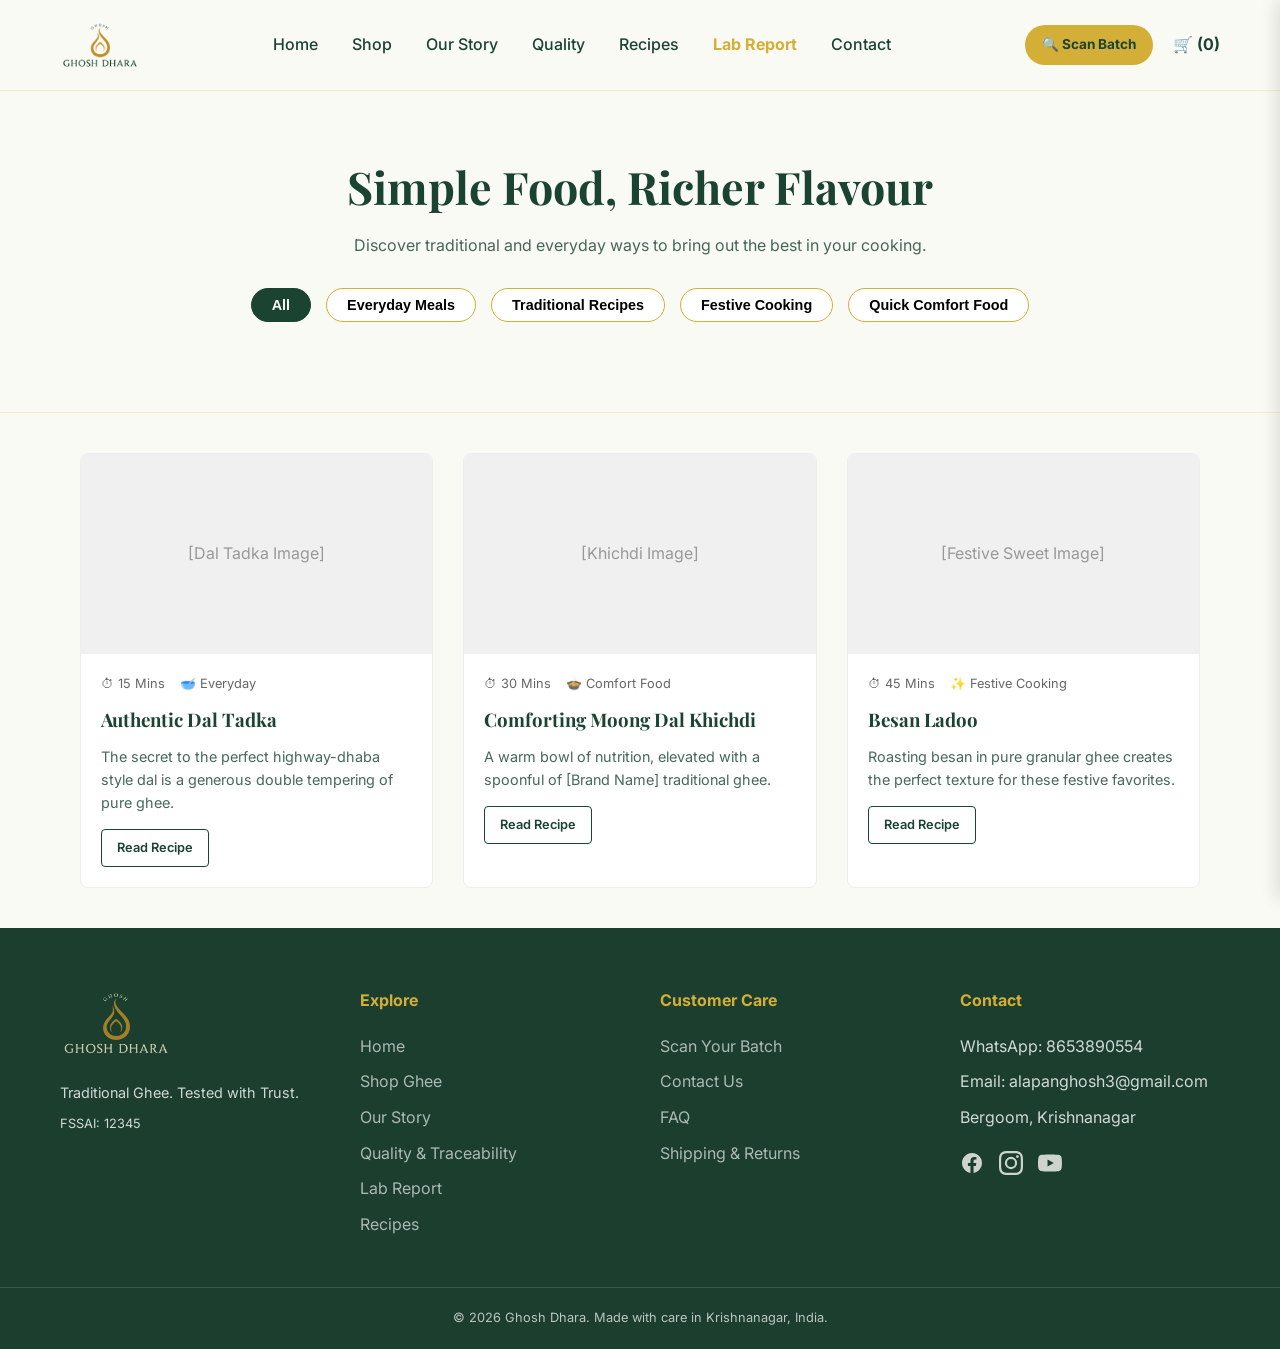
==== recipes.html @ 55c0f335 "Add files via upload" ====
<!DOCTYPE html>
<html lang="en">
<head>
    <meta charset="UTF-8">
    <meta name="viewport" content="width=device-width, initial-scale=1.0">
    <title>Recipes - [Brand Name]</title>
    <link rel="stylesheet" href="style.css">
</head>
<body>

    <!-- PASTE HEADER HERE -->

     <header>
        <div class="container header-inner">
            <a href="index.html" class="logo">
                <!-- Replace 'logo.png' with the actual file name of your logo -->
                <img src="Logo.png" alt="Ghosh Family Ghee Logo" class="brand-logo-img">
            </a>
            
            <!-- Desktop Nav -->
            <nav class="nav-links">
                <a href="index.html">Home</a>
                <a href="shop.html">Shop</a>
                <a href="story.html">Our Story</a>
                <a href="traceability.html">Quality</a>
                <a href="recipes.html">Recipes</a>
                <a href="lab-report.html" style="color: #D4AF37; font-weight: 700;">Lab Report</a>
                <a href="contact.html">Contact</a>
            </nav>
            
            <!-- Utilities: Scan, Cart & Mobile Menu -->
            <div style="display: flex; align-items: center; gap: 20px;">
                <a href="scan.html" class="header-scan-btn">🔍 Scan Batch</a>
                <a href="#" class="cart-icon-btn text-brand-green" style="font-weight: bold;">🛒 (0)</a>
                <button id="mobileMenuBtn" class="mobile-menu-btn">☰</button>
            </div>
        </div>

        <!-- Mobile Nav (Hidden on Desktop) -->
        <div id="mobileNav" class="mobile-nav">
            <a href="index.html">Home</a>
            <a href="shop.html">Shop Ghee</a>
            <a href="story.html">Our Story</a>
            <a href="traceability.html">Quality & Traceability</a>
            <a href="scan.html" style="color: var(--brand-gold);">🔍 Scan Your Batch</a>
            <a href="recipes.html">Recipes</a>
            <a href="faq.html">FAQ</a>
            <a href="contact.html">Contact Us</a>
            <a href="shipping-returns.html">Shipping & Returns</a>
        </div>
    </header>

    <div class="recipes-header">
        <h1 class="font-serif text-brand-green" style="font-size: 2.8rem; margin-bottom: 10px;">Simple Food, Richer Flavour</h1>
        <p style="opacity: 0.8;">Discover traditional and everyday ways to bring out the best in your cooking.</p>
        
        <div class="recipe-categories">
            <button class="category-tag active">All</button>
            <button class="category-tag">Everyday Meals</button>
            <button class="category-tag">Traditional Recipes</button>
            <button class="category-tag">Festive Cooking</button>
            <button class="category-tag">Quick Comfort Food</button>
        </div>
    </div>

    <div class="container">
        <div class="recipe-grid">
            <!-- Recipe 1 -->
            <div class="recipe-card">
                <div class="recipe-img">[Dal Tadka Image]</div>
                <div class="recipe-content">
                    <div class="recipe-meta">
                        <span>⏱ 15 Mins</span>
                        <span>🥣 Everyday</span>
                    </div>
                    <h3 class="font-serif" style="margin-bottom: 10px;">Authentic Dal Tadka</h3>
                    <p style="font-size: 0.9rem; opacity: 0.8; margin-bottom: 15px;">The secret to the perfect highway-dhaba style dal is a generous double tempering of pure ghee.</p>
                    <a href="#" class="btn-secondary" style="font-size: 0.8rem; padding: 8px 15px;">Read Recipe</a>
                </div>
            </div>

            <!-- Recipe 2 -->
            <div class="recipe-card">
                <div class="recipe-img">[Khichdi Image]</div>
                <div class="recipe-content">
                    <div class="recipe-meta">
                        <span>⏱ 30 Mins</span>
                        <span>🍲 Comfort Food</span>
                    </div>
                    <h3 class="font-serif" style="margin-bottom: 10px;">Comforting Moong Dal Khichdi</h3>
                    <p style="font-size: 0.9rem; opacity: 0.8; margin-bottom: 15px;">A warm bowl of nutrition, elevated with a spoonful of [Brand Name] traditional ghee.</p>
                    <a href="#" class="btn-secondary" style="font-size: 0.8rem; padding: 8px 15px;">Read Recipe</a>
                </div>
            </div>

            <!-- Recipe 3 -->
            <div class="recipe-card">
                <div class="recipe-img">[Festive Sweet Image]</div>
                <div class="recipe-content">
                    <div class="recipe-meta">
                        <span>⏱ 45 Mins</span>
                        <span>✨ Festive Cooking</span>
                    </div>
                    <h3 class="font-serif" style="margin-bottom: 10px;">Besan Ladoo</h3>
                    <p style="font-size: 0.9rem; opacity: 0.8; margin-bottom: 15px;">Roasting besan in pure granular ghee creates the perfect texture for these festive favorites.</p>
                    <a href="#" class="btn-secondary" style="font-size: 0.8rem; padding: 8px 15px;">Read Recipe</a>
                </div>
            </div>
        </div>
    </div>

    <!-- PASTE FOOTER HERE -->

     <!-- FOOTER -->
    <footer style="background: #1B3E2F !important; background-color: #1B3E2F !important; opacity: 1 !important; backdrop-filter: none !important; position: relative; z-index: 50;">
        <div class="container footer-grid">
            <div>
                <a href="index.html">
                    <!-- You can use the same logo, or a white/light version if your footer is dark -->
                    <img src="Logo 3.png" alt="Ghosh Family Ghee Logo" class="brand-logo-img-footer">
                </a>
                <p style="opacity: 0.8; font-size: 0.9rem;">Traditional Ghee. Tested with Trust.</p>
                <p style="opacity: 0.8; font-size: 0.8rem; margin-top: 10px;">FSSAI: 12345</p>
            </div>
            <div>
                <h4>Explore</h4>
                <ul>
                    <li><a href="index.html">Home</a></li>
                    <li><a href="shop.html">Shop Ghee</a></li>
                    <li><a href="story.html">Our Story</a></li>
                    <li><a href="traceability.html">Quality & Traceability</a></li>
                    <li><a href="lab-report.html">Lab Report</a></li>
                    <li><a href="recipes.html">Recipes</a></li>
                </ul>
            </div>
            <div>
                <h4>Customer Care</h4>
                <ul>
                    <li><a href="scan.html">Scan Your Batch</a></li>
                    <li><a href="contact.html">Contact Us</a></li>
                    <li><a href="faq.html">FAQ</a></li>
                    <li><a href="shipping-returns.html">Shipping & Returns</a></li>
                </ul>
            </div>
            <div>
                <h4>Contact</h4>
                <ul>
                    <li>WhatsApp: 8653890554</li>
                    <li>Email: alapanghosh3@gmail.com</li>
                    <li>Bergoom, Krishnanagar</li>
                </ul>
                <!-- Social Media Icons -->
                <div class="social-icons">
                    <!-- Facebook -->
                    <a href="#" aria-label="Facebook">
                        <svg viewBox="0 0 24 24"><path d="M22 12c0-5.523-4.477-10-10-10S2 6.477 2 12c0 4.991 3.657 9.128 8.438 9.878v-6.987h-2.54V12h2.54V9.797c0-2.506 1.492-3.89 3.777-3.89 1.094 0 2.238.195 2.238.195v2.46h-1.26c-1.243 0-1.63.771-1.63 1.562V12h2.773l-.443 2.89h-2.33v6.988C18.343 21.128 22 16.991 22 12z"/></svg>
                    </a>
                    <!-- Instagram -->
                    <a href="#" aria-label="Instagram">
                        <svg viewBox="0 0 24 24"><path d="M12 2.163c3.204 0 3.584.012 4.85.07 3.252.148 4.771 1.691 4.919 4.919.058 1.265.069 1.645.069 4.849 0 3.205-.012 3.584-.069 4.849-.149 3.225-1.664 4.771-4.919 4.919-1.266.058-1.644.07-4.85.07-3.204 0-3.584-.012-4.849-.07-3.26-.149-4.771-1.699-4.919-4.92-.058-1.265-.07-1.644-.07-4.849 0-3.204.013-3.583.07-4.849.149-3.227 1.664-4.771 4.919-4.919 1.266-.057 1.645-.069 4.849-.069zM12 0C8.741 0 8.333.014 7.053.072 2.695.272.273 2.69.073 7.052.014 8.333 0 8.741 0 12c0 3.259.014 3.668.072 4.948.2 4.358 2.618 6.78 6.98 6.98C8.333 23.986 8.741 24 12 24c3.259 0 3.668-.014 4.948-.072 4.354-.2 6.782-2.618 6.979-6.98.059-1.28.073-1.689.073-4.948 0-3.259-.014-3.667-.072-4.947-.196-4.354-2.617-6.78-6.979-6.98C15.668.014 15.259 0 12 0zm0 5.838a6.162 6.162 0 100 12.324 6.162 6.162 0 000-12.324zM12 16a4 4 0 110-8 4 4 0 010 8zm6.406-11.845a1.44 1.44 0 100 2.881 1.44 1.44 0 000-2.881z"/></svg>
                    </a>
                    <!-- YouTube -->
                    <a href="#" aria-label="YouTube">
                        <svg viewBox="0 0 24 24"><path d="M23.498 6.186a3.016 3.016 0 0 0-2.122-2.136C19.505 3.5 12 3.5 12 3.5s-7.505 0-9.377.55a3.016 3.016 0 0 0-2.122 2.136C0 8.07 0 12 0 12s0 3.93.501 5.814a3.016 3.016 0 0 0 2.122 2.136c1.872.55 9.377.55 9.377.55s7.505 0 9.377-.55a3.016 3.016 0 0 0 2.122-2.136C24 15.93 24 12 24 12s0-3.93-.502-5.814zM9.545 15.568V8.432L15.818 12l-6.273 3.568z"/></svg>
                    </a>
                </div>
            </div>
        </div>
        <div style="text-align: center; border-top: 1px solid rgba(250,250,245,0.2); padding-top: 20px; font-size: 0.8rem; opacity: 0.7;">
            © 2026 Ghosh Dhara</span>. Made with care in Krishnanagar, India.
        </div>
    </footer>

    <!-- SLIDE-OUT CART DRAWER -->
    <div class="cart-overlay" id="cartOverlay"></div>
    <div class="cart-drawer" id="cartDrawer">
        <div class="cart-header">
            <h2 class="font-serif" style="font-size: 1.5rem;">Your Cart</h2>
            <button class="close-cart" id="closeCart">×</button>
        </div>
        <div class="cart-items">
            <!-- Empty state -->
            <div style="text-align: center; color: #888; margin-top: 50px;">
                <p>Your cart is currently empty.</p>
                <a href="shop.html" class="btn-primary" style="margin-top: 20px;">Continue Shopping</a>
            </div>
            
            <!-- Example of a populated cart item (Hidden for now) -->
            <!-- 
            <div style="display: flex; gap: 15px; border-bottom: 1px solid #eee; padding-bottom: 15px; margin-bottom: 15px;">
                <div style="width: 80px; height: 80px; background: #f9f9f9;"></div>
                <div style="flex: 1;">
                    <h4 class="font-serif">[Brand Name] Traditional Ghee</h4>
                    <p style="font-size: 0.8rem; color: #666;">500g Jar</p>
                    <p style="font-weight: bold; color: var(--brand-gold);">₹[Price]</p>
                </div>
            </div> 
            -->
        </div>
        <div class="cart-footer">
            <div style="display: flex; justify-content: space-between; margin-bottom: 15px; font-weight: bold; font-size: 1.2rem;">
                <span>Subtotal</span>
                <span>₹0.00</span>
            </div>
            <p style="font-size: 0.8rem; color: #666; margin-bottom: 15px;">Shipping and taxes calculated at checkout.</p>
            <button class="checkout-btn">Proceed to Secure Checkout</button>
            <div style="text-align: center; margin-top: 10px; font-size: 0.8rem; opacity: 0.8;">
                💳 Cards, UPI & Net Banking Accepted
            </div>
        </div>
    </div>
</body>
</html>
---- style.css ----
/* Import premium fonts */
@import url('https://fonts.googleapis.com/css2?family=Inter:wght@400;500;600&family=Playfair+Display:ital,wght@0,600;0,700;1,600&display=swap');
@import url('https://fonts.googleapis.com/css2?family=Galada&display=swap');
:root {
  --brand-ivory: #FAFAF5;
  --brand-gold: #D4AF37;
  --brand-green: #1A4331;
  --brand-saffron: #FF9933;
}

* {
  margin: 0;
  padding: 0;
  box-sizing: border-box;
}

body {
  font-family: 'Inter', sans-serif;
  background-color: var(--brand-ivory);
  color: var(--brand-green);
  line-height: 1.6;
}

h1, h2, h3, .font-serif {
  font-family: 'Playfair Display', serif;
}

a {
  text-decoration: none;
  color: inherit;
}

.container {
  max-width: 1200px;
  margin: 0 auto;
  padding: 0 20px;
}

/* --- HEADER --- */
header {
  position: sticky;
  top: 0;
  background-color: rgba(250, 250, 245, 0.95);
  border-bottom: 1px solid rgba(212, 175, 55, 0.2);
  z-index: 100;
  padding: 20px 0;
}

.header-inner {
  display: flex;
  justify-content: space-between;
  align-items: center;
}

.logo {
  font-size: 24px;
  font-weight: 700;
}

.nav-links a {
  margin: 0 15px;
  font-weight: 500;
  transition: color 0.3s ease;
}

.nav-links a:hover {
  color: var(--brand-saffron);
}

/* --- HERO SECTION --- */
.hero {
  text-align: center;
  padding: 80px 20px;
}

.hero h1 {
  font-size: 3.5rem;
  margin-bottom: 20px;
  line-height: 1.2;
}

/* --- HERO TEXT READABILITY FIX --- */
/* --- BULLETPROOF HERO PARAGRAPH FIX --- */


/* --- THE PERFECT DESKTOP MODE TEXT FIX --- */
/* ---------------------------------------------------
   HERO PARAGRAPH: RESPONSIVE BREAKPOINTS
--------------------------------------------------- */

/* 1. REAL PC SCREENS (1025px and wider) */
/* --- 1. REAL PC SCREENS (Mouse Pointer) --- */
.hero-desc {
  width: 100%;
  max-width: 750px; /* Wide and natural for a real computer monitor */
  margin: 0 auto 25px auto;
  line-height: 1.6;
  font-weight: 500;
  text-shadow: 0 0 15px rgba(250, 250, 245, 1), 0 0 30px rgba(250, 250, 245, 0.8);
}

/* --- 2. ANY TOUCHSCREEN DEVICE (Mobile/Tablet in Desktop Mode) --- */
@media (pointer: coarse) {
  .hero-desc {
    max-width: 480px !important; /* Forcibly shrinks the text box to avoid the cow and farmer */
    font-weight: 600 !important; /* Slightly bolder to fight the background */
    padding: 0 15px !important;
  }
}


.btn-primary {
  background-color: var(--brand-green);
  color: var(--brand-ivory);
  padding: 12px 30px;
  border-radius: 4px;
  font-weight: 600;
  display: inline-block;
  margin-right: 15px;
}

.btn-secondary {
  border: 1px solid var(--brand-green);
  color: var(--brand-green);
  padding: 12px 30px;
  border-radius: 4px;
  font-weight: 600;
  display: inline-block;
}

/* --- TRUST BAR --- */
.trust-bar {
  background-color: #fff;
  border-top: 1px solid rgba(212, 175, 55, 0.3);
  border-bottom: 1px solid rgba(212, 175, 55, 0.3);
  padding: 20px 0;
}

.trust-inner {
  display: flex;
  justify-content: center;
  flex-wrap: wrap;
  gap: 40px;
  font-weight: 500;
  font-size: 0.9rem;
}

/* --- FEATURED PRODUCTS --- */
.products-section {
  padding: 80px 0;
}

.products-section h2 {
  text-align: center;
  font-size: 2.5rem;
  margin-bottom: 50px;
}

.product-grid {
  display: grid;
  grid-template-columns: repeat(auto-fit, minmax(300px, 1fr));
  gap: 30px;
}

/* --- ENHANCED PREMIUM PRODUCT CARDS --- */
.product-card {
  background: #fff;
  padding: 30px 20px;
  border-radius: 12px;
  text-align: center;
  border: 1px solid rgba(212, 175, 55, 0.15);
  position: relative;
  box-shadow: 0 4px 15px rgba(0, 0, 0, 0.02);
  transition: transform 0.4s ease, box-shadow 0.4s ease, border-color 0.4s ease;
  z-index: 1;
}

/* The elegant inner gold frame */
.product-card::before {
  content: '';
  position: absolute;
  top: 8px; 
  left: 8px; 
  right: 8px; 
  bottom: 8px;
  border: 1px solid rgba(212, 175, 55, 0.25);
  border-radius: 8px;
  pointer-events: none; /* Ensures the frame doesn't block your buttons */
  z-index: -1;
  transition: border-color 0.4s ease, background-color 0.4s ease;
}

/* Hover effect: The card lifts up, shadow deepens, and gold frame brightens */
.product-card:hover {
  transform: translateY(-8px);
  box-shadow: 0 20px 40px rgba(26, 67, 49, 0.08);
  border-color: var(--brand-gold);
}

.product-card:hover::before {
  border-color: var(--brand-gold);
  background: rgba(212, 175, 55, 0.02); /* Very subtle gold tint inside */
}

/* Adjust the image placeholder to sit nicely inside the new frame */
.product-img-placeholder {
  border-radius: 6px;
  margin-bottom: 25px;
  height: 220px;
}





.price {
  font-size: 1.5rem;
  font-weight: 700;
  color: var(--brand-gold);
  margin: 15px 0;
}

.add-to-cart {
  width: 100%;
  padding: 12px;
  background: var(--brand-green);
  color: #fff;
  border: none;
  cursor: pointer;
  font-weight: 600;
  border-radius: 4px;
}

/* --- FOOTER --- */
footer {
  background-color: var(--brand-green);
  color: var(--brand-ivory);
  padding: 60px 0 20px 0;
}

.footer-grid {
  display: grid;
  grid-template-columns: repeat(auto-fit, minmax(200px, 1fr));
  gap: 40px;
  margin-bottom: 40px;
}

.footer-grid h4 {
  color: var(--brand-gold);
  margin-bottom: 20px;
}

.footer-grid ul {
  list-style: none;
}

.footer-grid ul li {
  margin-bottom: 10px;
  opacity: 0.8;
}

/* --- SHOP PAGE --- */
.shop-header {
  text-align: center;
  padding: 60px 20px 40px;
  background-color: #fff;
  border-bottom: 1px solid rgba(212, 175, 55, 0.2);
}

.shop-container {
  display: flex;
  flex-direction: column;
  gap: 30px;
  padding: 40px 20px;
}

.shop-filters {
  background: #fff;
  padding: 20px;
  border-radius: 8px;
  border: 1px solid #eee;
}

.shop-filters h4 {
  margin-bottom: 15px;
  font-family: 'Playfair Display', serif;
}

/* --- PRODUCT DETAIL PAGE --- */
.product-detail-wrapper {
  padding: 40px 20px;
  background-color: #fff;
}

.product-main {
  display: grid;
  grid-template-columns: 1fr;
  gap: 40px;
  margin-bottom: 60px;
}

.product-gallery .main-image {
  background-color: #f9f9f9;
  height: 400px;
  border-radius: 8px;
  display: flex;
  align-items: center;
  justify-content: center;
  color: #aaa;
  margin-bottom: 15px;
}

.product-gallery .thumbnail-strip {
  display: flex;
  gap: 10px;
}

.product-gallery .thumb {
  width: 80px;
  height: 80px;
  background-color: #f9f9f9;
  border-radius: 4px;
  border: 1px solid #eee;
  cursor: pointer;
}

.product-info h1 {
  font-size: 2rem;
  margin-bottom: 10px;
  line-height: 1.2;
}

.product-price {
  font-size: 1.8rem;
  font-weight: 700;
  color: var(--brand-gold);
  margin-bottom: 20px;
  font-family: 'Playfair Display', serif;
}

/* Quantity & Buttons */
.action-row {
  display: flex;
  flex-wrap: wrap;
  gap: 15px;
  margin: 30px 0;
}

.qty-selector {
  display: flex;
  border: 1px solid var(--brand-green);
  border-radius: 4px;
  overflow: hidden;
}

.qty-btn {
  background: transparent;
  border: none;
  padding: 10px 15px;
  cursor: pointer;
  font-weight: bold;
  color: var(--brand-green);
}

.qty-input {
  width: 50px;
  text-align: center;
  border: none;
  font-weight: bold;
  color: var(--brand-green);
}

.btn-buy-now {
  background-color: var(--brand-saffron);
  color: #fff;
  padding: 12px 30px;
  border: none;
  border-radius: 4px;
  font-weight: 600;
  cursor: pointer;
  flex: 1;
}

/* Pincode Checker */
.pincode-checker {
  background: var(--brand-ivory);
  padding: 20px;
  border-radius: 8px;
  margin-bottom: 30px;
  border: 1px solid rgba(212, 175, 55, 0.3);
}

.pincode-input-group {
  display: flex;
  margin-top: 10px;
}

.pincode-input-group input {
  flex: 1;
  padding: 10px;
  border: 1px solid #ccc;
  border-radius: 4px 0 0 4px;
}

.pincode-input-group button {
  background: var(--brand-green);
  color: #fff;
  border: none;
  padding: 10px 20px;
  border-radius: 0 4px 4px 0;
  cursor: pointer;
}

/* Accordion */
.accordion-item {
  border-bottom: 1px solid #eee;
}

.accordion-header {
  width: 100%;
  text-align: left;
  padding: 20px 0;
  background: none;
  border: none;
  font-weight: 600;
  font-size: 1.1rem;
  color: var(--brand-green);
  cursor: pointer;
  display: flex;
  justify-content: space-between;
}

.accordion-content {
  padding-bottom: 20px;
  display: none;
  color: #555;
}

/* Tablet & Desktop Layouts */
@media (min-width: 768px) {
  .shop-container {
    flex-direction: row;
  }
  .shop-filters {
    width: 250px;
    flex-shrink: 0;
  }
  .product-main {
    grid-template-columns: 1fr 1fr;
  }
  .product-gallery .main-image {
    height: 500px;
  }
}






/* --- OUR STORY PAGE --- */
.story-header {
  text-align: center;
  padding: 80px 20px;
  background-color: var(--brand-green);
  color: var(--brand-ivory);
}

.story-header h1 {
  font-size: 2.8rem;
  margin-bottom: 20px;
}

.timeline {
  max-width: 800px;
  margin: 60px auto;
  position: relative;
  padding: 0 20px;
}

.timeline::before {
  content: '';
  position: absolute;
  top: 0;
  bottom: 0;
  left: 40px;
  width: 2px;
  background: var(--brand-gold);
}

.timeline-item {
  position: relative;
  margin-bottom: 40px;
  padding-left: 60px;
}

.timeline-item::before {
  content: '';
  position: absolute;
  left: 11px;
  top: 5px;
  width: 16px;
  height: 16px;
  border-radius: 50%;
  background: var(--brand-ivory);
  border: 4px solid var(--brand-gold);
}

.timeline-date {
  font-weight: bold;
  color: var(--brand-gold);
  margin-bottom: 5px;
}

/* --- QUALITY & TRACEABILITY PAGE --- */
.traceability-grid {
  display: grid;
  grid-template-columns: repeat(auto-fit, minmax(280px, 1fr));
  gap: 30px;
  margin: 60px 0;
}

.trace-card {
  background: #fff;
  padding: 30px;
  border-radius: 8px;
  border: 1px solid rgba(212, 175, 55, 0.3);
  text-align: center;
}

.trace-icon {
  font-size: 2.5rem;
  margin-bottom: 15px;
}

/* --- SCAN YOUR BATCH PAGE --- */
.scan-container {
  max-width: 600px;
  margin: 80px auto;
  text-align: center;
  padding: 40px 20px;
  background: #fff;
  border-radius: 8px;
  box-shadow: 0 4px 20px rgba(0,0,0,0.05);
}

.scan-input-group {
  display: flex;
  margin: 30px 0;
}

.scan-input-group input {
  flex: 1;
  padding: 15px;
  border: 1px solid #ccc;
  border-radius: 4px 0 0 4px;
  font-size: 1.1rem;
}

.scan-input-group button {
  padding: 15px 30px;
  background: var(--brand-green);
  color: white;
  border: none;
  border-radius: 0 4px 4px 0;
  cursor: pointer;
  font-weight: bold;
}

.scan-result-card {
  display: none; /* Hidden by default, revealed via JS */
  text-align: left;
  background: var(--brand-ivory);
  border: 1px solid var(--brand-gold);
  padding: 25px;
  border-radius: 8px;
  margin-top: 30px;
}

.result-row {
  display: flex;
  justify-content: space-between;
  border-bottom: 1px solid rgba(26, 67, 49, 0.1);
  padding: 12px 0;
}

.result-row:last-child {
  border-bottom: none;
}



/* --- RECIPES PAGE --- */
.recipes-header {
  text-align: center;
  padding: 60px 20px;
  background-color: var(--brand-ivory);
  border-bottom: 1px solid rgba(212, 175, 55, 0.2);
}

.recipe-categories {
  display: flex;
  justify-content: center;
  flex-wrap: wrap;
  gap: 15px;
  margin: 30px 0;
}

.category-tag {
  padding: 8px 20px;
  background: white;
  border: 1px solid var(--brand-gold);
  border-radius: 20px;
  font-size: 0.9rem;
  font-weight: 600;
  cursor: pointer;
  transition: all 0.3s;
}

.category-tag:hover, .category-tag.active {
  background: var(--brand-green);
  color: var(--brand-ivory);
  border-color: var(--brand-green);
}

.recipe-grid {
  display: grid;
  grid-template-columns: repeat(auto-fit, minmax(300px, 1fr));
  gap: 30px;
  padding: 40px 20px;
}

.recipe-card {
  background: #fff;
  border-radius: 8px;
  overflow: hidden;
  border: 1px solid #eee;
  transition: transform 0.3s;
}

.recipe-card:hover {
  transform: translateY(-5px);
  border-color: var(--brand-gold);
}

.recipe-img {
  height: 200px;
  background: #f0f0f0;
  display: flex;
  align-items: center;
  justify-content: center;
  color: #999;
}

.recipe-content {
  padding: 20px;
}

.recipe-meta {
  display: flex;
  gap: 15px;
  font-size: 0.8rem;
  color: #666;
  margin-bottom: 10px;
}

/* --- CONTACT PAGE --- */
.contact-container {
  display: grid;
  grid-template-columns: 1fr;
  gap: 40px;
  padding: 60px 20px;
}

@media (min-width: 768px) {
  .contact-container {
    grid-template-columns: 1fr 1fr;
  }
}

.contact-info-card {
  background: var(--brand-green);
  color: var(--brand-ivory);
  padding: 40px;
  border-radius: 8px;
}

.contact-info-card a {
  color: var(--brand-gold);
}

.contact-form {
  display: flex;
  flex-direction: column;
  gap: 20px;
}

.contact-form input, .contact-form textarea {
  width: 100%;
  padding: 15px;
  border: 1px solid #ccc;
  border-radius: 4px;
  font-family: inherit;
}

.contact-form textarea {
  resize: vertical;
  min-height: 150px;
}

/* --- POLICY PAGES --- */
.policy-container {
  max-width: 800px;
  margin: 60px auto;
  padding: 0 20px;
  background: #fff;
}

.policy-container h1 {
  margin-bottom: 30px;
  text-align: center;
}

.policy-container h2 {
  margin-top: 30px;
  margin-bottom: 15px;
  font-size: 1.5rem;
}

.policy-container p, .policy-container ul {
  margin-bottom: 15px;
  opacity: 0.9;
}

.policy-container ul {
  padding-left: 20px;
}



/* --- MOBILE NAVIGATION --- */
.mobile-menu-btn {
  display: none;
  background: none;
  border: none;
  cursor: pointer;
  color: var(--brand-green);
}

.mobile-nav {
  position: fixed;
  top: 80px;
  left: 0;
  width: 100%;
  background: var(--brand-ivory);
  flex-direction: column;
  padding: 20px;
  box-shadow: 0 4px 10px rgba(0,0,0,0.1);
  display: none; /* Hidden by default */
  z-index: 99;
}

.mobile-nav a {
  padding: 15px 0;
  border-bottom: 1px solid rgba(212, 175, 55, 0.2);
  font-weight: 600;
  text-align: center;
}

@media (max-width: 768px) {
  .nav-links { display: none; }
  .mobile-menu-btn { display: block; }
}

/* --- SLIDE-OUT CART DRAWER --- */
.cart-overlay {
  position: fixed;
  top: 0;
  left: 0;
  width: 100%;
  height: 100%;
  background: rgba(26, 67, 49, 0.5); /* Brand green overlay */
  backdrop-filter: blur(2px);
  z-index: 1000;
  display: none; /* Hidden by default */
  opacity: 0;
  transition: opacity 0.3s ease;
}

.cart-drawer {
  position: fixed;
  top: 0;
  right: -400px; /* Hidden off-screen */
  width: 100%;
  max-width: 400px;
  height: 100%;
  background: #fff;
  z-index: 1001;
  box-shadow: -5px 0 15px rgba(0,0,0,0.1);
  transition: right 0.3s ease;
  display: flex;
  flex-direction: column;
}

.cart-drawer.open {
  right: 0;
}

.cart-header {
  padding: 20px;
  border-bottom: 1px solid #eee;
  display: flex;
  justify-content: space-between;
  align-items: center;
}

.close-cart {
  background: none;
  border: none;
  font-size: 1.5rem;
  cursor: pointer;
  color: var(--brand-green);
}

.cart-items {
  flex: 1;
  overflow-y: auto;
  padding: 20px;
}

.cart-footer {
  padding: 20px;
  border-top: 1px solid #eee;
  background: var(--brand-ivory);
}

.checkout-btn {
  width: 100%;
  padding: 15px;
  background: var(--brand-green);
  color: white;
  border: none;
  border-radius: 4px;
  font-size: 1.1rem;
  font-weight: bold;
  cursor: pointer;
}





/* --- VILLAGE SIDE BACKGROUND EFFECT --- */
.village-side-bg {
  position: fixed;
  top: 0;
  left: 0;
  width: 100vw;
  height: 100vh;
  z-index: 0; /* Keeps it strictly in the deep background */
  pointer-events: none; /* Prevents it from blocking your buttons and links */
  
  /* Replace this URL with your actual village/cow milking image */
  background-image: url('Image 2.png'); 
  background-size: cover;
  background-position: center center;
  background-repeat: no-repeat;
  
  /* ADJUSTABLE OPACITY: Change this value (e.g., 0.1 is very light, 0.8 is strong) */
  opacity: 0.50; 
  
  /* UPGRADED: Pushed the fade from 20/80 to 35/65 to show MORE image in the center */
  -webkit-mask-image: linear-gradient(to right, rgba(0,0,0,1) 0%, rgba(0,0,0,0) 35%, rgba(0,0,0,0) 65%, rgba(0,0,0,1) 100%);
  mask-image: linear-gradient(to right, rgba(0,0,0,1) 0%, rgba(0,0,0,0) 35%, rgba(0,0,0,0) 65%, rgba(0,0,0,1) 100%);
}




/* --- HEADER UTILITY BUTTONS --- */
.header-scan-btn {
  display: none; /* Hidden on very small screens to save space */
  background-color: var(--brand-gold);
  color: var(--brand-green);
  padding: 8px 16px;
  border-radius: 20px; /* Pill shape for a premium look */
  font-size: 0.85rem;
  font-weight: 700;
  transition: all 0.3s ease;
  border: 1px solid transparent;
}

.header-scan-btn:hover {
  background-color: var(--brand-ivory);
  border-color: var(--brand-gold);
}

/* Show on desktop/tablets */
@media (min-width: 768px) {
  .header-scan-btn {
    display: inline-block;
  }
}



/* --- PRODUCT ACTION BUTTONS (ADD TO CART + BUY NOW) --- */
.product-actions {
  display: flex;
  gap: 10px;
  margin-top: 15px;
}

.btn-add-cart, .btn-buy-now {
  flex: 1;
  padding: 12px 10px;
  border: none;
  border-radius: 4px;
  font-weight: 600;
  cursor: pointer;
  transition: all 0.3s ease;
  font-size: 0.9rem;
}

.btn-add-cart {
  background-color: var(--brand-green);
  color: var(--brand-ivory);
}

.btn-add-cart:hover {
  background-color: #123022; /* Slightly darker green */
}

.btn-buy-now {
  background-color: var(--brand-saffron);
  color: #fff;
}

.btn-buy-now:hover {
  background-color: #e68a2e; /* Slightly darker saffron */
}


/* --- PREMIUM STORY & VIDEO SECTION --- */
.premium-story-section {
  padding: 100px 20px;
  background-color: transparent; /* Ensures the village background is visible! */
  position: relative;
  z-index: 10;
}

.story-grid {
  display: grid;
  grid-template-columns: 1fr;
  gap: 50px;
  align-items: center;
}

@media (min-width: 992px) {
  .story-grid {
    grid-template-columns: 1fr 1fr; /* Side-by-side on desktop */
  }
}

/* Unique Arch-Shaped Video Player */
/* --- CUSTOM WAVY VIDEO SECTION --- */
/* --- PREMIUM OFFSET VIDEO FRAME --- */
/* --- BALANCED VIDEO COLUMN & PREMIUM FRAME --- */
/* --- BULLETPROOF VIDEO COLUMN LAYOUT --- */
.video-column-content {
  display: flex;
  flex-direction: column;
  justify-content: center;
  gap: 35px; /* Ensures strict, equal spacing between text and video */
  padding-right: 20px; /* Keeps the video from touching the Founder's card */
}

/* The actual video player */
.premium-video-wrapper {
  position: relative;
  width: calc(100% - 15px); /* Leaves exact room for the shadow frame */
  padding-top: 65%; /* Perfect cinematic height */
  border-radius: 8px;
  overflow: hidden; 
  border: 3px solid #ffffff; 
  background-color: #000;
  
  /* The Magic Offset Frame: Built using shadows so it NEVER breaks layout */
  box-shadow: 
    15px 15px 0px rgba(250, 250, 245, 1),    /* Solid cream offset block */
    15px 15px 0px 1px var(--brand-gold),     /* Gold border around offset */
    0 20px 40px rgba(26, 67, 49, 0.15);      /* Soft depth shadow */
}

/* Safely scales the iframe to completely hide YouTube black bars */
.premium-video-wrapper iframe {
  position: absolute;
  top: -20%;
  left: -20%;
  width: 140%;
  height: 140%;
  pointer-events: none;
  border: none;
}

/* Styled Caption Box */
.video-caption {
  text-align: center; 
  padding: 16px; 
  background: rgba(250, 250, 245, 0.85); 
  border-radius: 8px; 
  border-top: 2px solid var(--brand-gold);
  box-shadow: 0 4px 15px rgba(0,0,0,0.04);
}

/* Glassmorphism Founder Card */
.founder-card {
  background: rgba(250, 250, 245, 0.85); /* Semi-transparent cream */
  backdrop-filter: blur(12px); /* Beautiful frosted glass effect */
  padding: 50px 40px;
  border-radius: 12px;
  border-left: 4px solid var(--brand-gold);
  box-shadow: 0 15px 35px rgba(0,0,0,0.05);
}

.founder-signature {
  font-family: 'Playfair Display', serif;
  font-size: 1.5rem;
  color: var(--brand-gold);
  font-style: italic;
  margin-top: 20px;
}

/* --- SOCIAL ICONS --- */
.social-icons {
  display: flex;
  gap: 15px;
  margin-top: 20px;
}

.social-icons a svg {
  width: 24px;
  height: 24px;
  fill: var(--brand-ivory);
  transition: fill 0.3s ease, transform 0.3s ease;
}

.social-icons a:hover svg {
  fill: var(--brand-gold);
  transform: translateY(-3px);
}


/* --- LOGO IMAGE STYLES --- */
.logo {
  display: flex;
  align-items: center;
  text-decoration: none;
}

.brand-logo-img {
  height: 50px; /* Adjust this value up or down depending on how tall your logo is */
  width: auto; /* Keeps the proportions perfect */
  object-fit: contain;
  transition: opacity 0.3s ease;
}

.logo:hover .brand-logo-img {
  opacity: 0.8; /* Subtle fade effect when hovered */
}

/* Footer Logo Specifics */
.brand-logo-img-footer {
  height: 70px; 
  width: auto;
  object-fit: contain;
  margin-bottom: 15px;
}



/* --- TOAST NOTIFICATION (SUCCESS MESSAGE) --- */
.toast-notification {
  visibility: hidden;
  min-width: 250px;
  background-color: var(--brand-green);
  color: var(--brand-ivory);
  text-align: center;
  border-radius: 4px;
  padding: 16px;
  position: fixed;
  z-index: 9999;
  left: 50%;
  bottom: 30px;
  transform: translateX(-50%);
  font-weight: 600;
  box-shadow: 0 10px 30px rgba(0,0,0,0.2);
  border: 1px solid var(--brand-gold);
  opacity: 0;
  transition: opacity 0.3s, bottom 0.3s, visibility 0.3s;
}

.toast-notification.show {
  visibility: visible;
  opacity: 1;
  bottom: 50px; /* Slides up slightly */
}



/* --- ACTUAL PRODUCT IMAGES --- */
.product-actual-img {
  width: 100%;
  height: auto; /* Removes the fixed height restriction */
  aspect-ratio: 3 / 4; /* Perfect ratio for tall portrait packaging */
  object-fit: cover; /* Fills the frame beautifully */
  object-position: center; 
  margin-bottom: 25px;
  border-radius: 8px; 
  box-shadow: 0 8px 24px rgba(0, 0, 0, 0.08); 
  transition: transform 0.5s ease, box-shadow 0.5s ease;
}

/* Elegant hover effect for the image */
.product-card:hover .product-actual-img {
  transform: scale(1.03); 
  box-shadow: 0 12px 30px rgba(0, 0, 0, 0.15);
}



/* --- RED BRAND NAME HIGHLIGHT --- */
.brand-name-red {
  color: #C62828; /* A rich, premium traditional red */
  /* color: red; Use this instead if you want a bright standard red */
}


/* --- PREMIUM CALLIGRAPHY BENGALI TAGLINE --- */
.bengali-tagline {
  font-family: 'Galada', cursive;
  font-size: 2.8rem; /* Larger size to highlight the brush strokes */
  color: #C62828; /* Premium Sindoor Red */
  margin-bottom: 15px;
  line-height: 1.2;
  letter-spacing: 1px;
  
  /* Creates a crisp white outline with a soft red glow behind it for a luxury 3D effect */
  text-shadow: 
    2px 2px 0px rgba(255, 255, 255, 0.8),
    4px 4px 20px rgba(198, 40, 40, 0.25);
}

/* Mobile adjustment to keep it looking perfect on phones */
@media (max-width: 768px) {
  .bengali-tagline {
    font-size: 2rem;
  }
}



/* --- PRODUCT RATINGS --- */
.product-rating {
  display: flex;
  align-items: center;
  justify-content: center;
  gap: 5px;
  color: #D4AF37; /* Premium Gold for the stars */
  font-size: 1.1rem;
  margin-top: 12px; /* Changed to a positive number to add beautiful spacing above */
  margin-bottom: 15px;
  font-weight: 600;
}

/* Style for the new "Rating" text */
.product-rating .rating-label {
  color: #333; /* Dark grey to match the text */
  font-size: 0.95rem;
  font-weight: 700;
  margin-right: 2px;
}

.product-rating .rating-text {
  color: #333;
  margin-left: 2px;
}

.product-rating .review-count {
  color: #777;
  font-size: 0.85rem;
  font-weight: 400;
  margin-left: 2px;
}



/* --- PREMIUM CYCLIC NOTIFICATION MARQUEE --- */
.notification-marquee-wrapper {
  background-color: #1A4331; /* Deep brand green to make it stand out */
  color: #FAFAF5; /* Brand ivory text */
  padding: 12px 0;
  overflow: hidden;
  position: relative;
  border-top: 1px solid #D4AF37; /* Gold borders */
  border-bottom: 1px solid #D4AF37;
  box-shadow: 0 4px 15px rgba(0,0,0,0.1);
  z-index: 10;
}

.notification-marquee-track {
  display: flex;
  width: fit-content;
  /* The continuous cyclic rotation animation */
  animation: marqueeScroll 30s linear infinite;
}

/* Pause the scrolling when the mouse touches it */
.notification-marquee-wrapper:hover .notification-marquee-track {
  animation-play-state: paused;
  cursor: pointer;
}

.marquee-content {
  display: flex;
  align-items: center;
  white-space: nowrap;
}

.marquee-item {
  font-size: 1rem;
  font-family: 'Playfair Display', serif; /* Optional: Keep if you want a premium serif look */
  padding: 0 20px;
  letter-spacing: 0.5px;
}

.marquee-item strong {
  color: #D4AF37; /* Highlights the offer types in Gold */
  font-weight: 700;
  letter-spacing: 1px;
}

.marquee-separator {
  color: #C62828; /* The premium Sindoor Red */
  font-size: 1.2rem;
  padding: 0 15px;
}

/* The magic that creates the seamless endless loop */
@keyframes marqueeScroll {
  0% {
    transform: translateX(0);
  }
  100% {
    transform: translateX(-50%); /* Shifts exactly by one content block */
  }
}

/* Mobile speed adjustment */
@media (max-width: 768px) {
  .notification-marquee-track {
    animation: marqueeScroll 20s linear infinite; /* Slightly faster on small screens */
  }
}



/* --- PREMIUM STAGGERED TESTIMONIAL SECTION --- */
.testimonial-section {
  padding: 80px 20px;
  background: linear-gradient(to bottom, transparent, rgba(250, 250, 245, 0.8), transparent);
}

.testimonial-header {
  text-align: center;
  margin-bottom: 60px;
}

.testimonial-header h2 {
  font-size: 2.5rem;
  color: var(--brand-green);
  margin-bottom: 10px;
}

/* --- PREMIUM STAGGERED TESTIMONIAL GRID (UPDATED FOR 9 CARDS) --- */
.testimonial-grid {
  display: grid;
  grid-template-columns: repeat(3, 1fr);
  gap: 90px 30px; /* CRUCIAL: 90px row gap prevents large images from hitting the cards above */
  max-width: 1150px;
  margin: 0 auto;
  padding-top: 60px; 
}

/* The Review Card */
.testimonial-card {
  background: #ffffff;
  border-radius: 12px;
  padding: 80px 30px 30px; /* Increased top padding so text clears the larger image */
  position: relative;
  border: 1px solid rgba(212, 175, 55, 0.2);
  box-shadow: 0 10px 30px rgba(0, 0, 0, 0.05);
  text-align: center;
  transition: transform 0.4s ease, box-shadow 0.4s ease;
  z-index: 1;
}

/* Stagger the middle card in EVERY row */
.testimonial-card.highlight {
  transform: translateY(-30px);
  border-color: var(--brand-gold);
  box-shadow: 0 15px 40px rgba(212, 175, 55, 0.15);
}

.testimonial-card:hover {
  transform: translateY(-5px);
  box-shadow: 0 15px 35px rgba(26, 67, 49, 0.1);
}

.testimonial-card.highlight:hover {
  transform: translateY(-35px); 
}

/* LARGER Overlapping Customer Photo to Build Trust */
.testimonial-img {
  width: 120px; /* Significantly larger */
  height: 120px; /* Significantly larger */
  border-radius: 50%;
  object-fit: cover;
  border: 5px solid #ffffff; /* Thicker white border to match the larger size */
  box-shadow: 0 8px 20px rgba(0,0,0,0.12);
  position: absolute;
  top: -60px; /* Exactly half of the height to keep it centered on the edge */
  left: 50%;
  transform: translateX(-50%);
  background-color: var(--brand-green); 
}

/* Mobile Adjustment for 9 Cards */
@media (max-width: 900px) {
  .testimonial-grid {
    grid-template-columns: 1fr;
    gap: 80px; /* Keeps enough space between stacked cards */
  }
  .testimonial-card.highlight {
    transform: translateY(0);
  }
  .testimonial-card.highlight:hover {
    transform: translateY(-5px);
  }
}

/* Decorative Background Quote Mark */
.testimonial-card::before {
  content: '“';
  position: absolute;
  top: 10px;
  left: 50%;
  transform: translateX(-50%);
  font-size: 6rem;
  font-family: 'Playfair Display', serif;
  color: var(--brand-gold);
  opacity: 0.15;
  z-index: -1;
  line-height: 1;
}

.testimonial-text {
  font-family: 'Playfair Display', serif;
  font-style: italic;
  font-size: 1.05rem;
  line-height: 1.6;
  color: #555;
  margin-bottom: 20px;
}

.testimonial-name {
  font-weight: 700;
  color: var(--brand-green);
  font-size: 1.1rem;
  margin-bottom: 5px;
}

.testimonial-location {
  font-size: 0.85rem;
  color: #888;
  text-transform: uppercase;
  letter-spacing: 1px;
}



/* --- PREMIUM INTERACTIVE REVIEW MARQUEE --- */
.interactive-reviews-section {
  padding: 80px 0;
  background: linear-gradient(to bottom, transparent, rgba(250, 250, 245, 0.8), transparent);
  overflow: hidden; /* Hides the cards outside the screen */
}

.interactive-reviews-header {
  text-align: center;
  margin-bottom: 50px;
}

.interactive-reviews-header h2 {
  font-size: 2.5rem;
  color: var(--brand-green);
  margin-bottom: 10px;
}

/* --- UPDATED TRACK FOR SWIPING --- */
/* --- UPDATED TRACK FOR SWIPING --- */
.review-marquee-track {
  display: flex;
  width: 100%;
  overflow-x: auto; /* Enables native manual swiping */
  padding: 20px;
  scroll-behavior: auto;
  scrollbar-width: none; /* Hides scrollbar in Firefox */
  -ms-overflow-style: none; /* Hides scrollbar in IE */
  cursor: grab; /* Shows a hand icon to indicate draggable */
}

/* Hides scrollbar in Chrome/Safari */
.review-marquee-track::-webkit-scrollbar {
  display: none; 
}

.review-marquee-track:active {
  cursor: grabbing; /* Hand closes when dragging */
}

.review-marquee-content {
  display: flex;
  gap: 30px;
  padding-right: 30px;
  flex-shrink: 0;
  align-items: flex-start; /* CRUCIAL: Stops un-hovered cards from stretching down! */
}

/* --- FIX FOR CUT-OFF HEADS --- */
.interactive-img {
  width: 140px; 
  height: 140px;
  border-radius: 50%;
  object-fit: cover;
  object-position: top center; /* CRUCIAL: Pins the image to the top so heads stay visible */
  border: 4px solid var(--brand-gold);
  transition: all 0.5s cubic-bezier(0.25, 0.8, 0.25, 1);
  margin-bottom: 15px;
}

.interactive-card:hover .interactive-img {
  width: 100%; 
  height: 200px; 
  border-radius: 12px; 
  border-width: 0; 
  object-position: top center; /* Keeps the head perfectly framed when expanded */
}

/* Default Card State */
.interactive-card {
  width: 320px;
  background: #ffffff;
  border-radius: 16px;
  padding: 30px 20px;
  text-align: center;
  border: 1px solid rgba(212, 175, 55, 0.3);
  box-shadow: 0 10px 20px rgba(0, 0, 0, 0.05);
  cursor: pointer;
  transition: all 0.5s cubic-bezier(0.25, 0.8, 0.25, 1); /* Smooth snap transition */
  display: flex;
  flex-direction: column;
  align-items: center;
}

/* Default Image State (Large Circle) */
.interactive-img {
  width: 140px; 
  height: 140px;
  border-radius: 50%;
  object-fit: cover;
  border: 4px solid var(--brand-gold);
  transition: all 0.5s cubic-bezier(0.25, 0.8, 0.25, 1);
  margin-bottom: 15px;
}

.interactive-name {
  font-weight: 700;
  color: var(--brand-green);
  font-size: 1.2rem;
  margin-top: 10px;
}

/* Hidden Details State */
.interactive-details {
  max-height: 0;
  opacity: 0;
  overflow: hidden;
  transition: all 0.5s ease;
  font-family: 'Playfair Display', serif;
  font-style: italic;
  color: #555;
  line-height: 1.6;
}

/* --- HOVER EFFECTS (The Magic) --- */
.interactive-card:hover {
  transform: translateY(-15px) scale(1.05); /* Lifts and grows the card */
  box-shadow: 0 25px 50px rgba(26, 67, 49, 0.15);
  border-color: var(--brand-gold);
  z-index: 10;
}

.interactive-card:hover .interactive-img {
  width: 100%; /* Image becomes fully visible across the card */
  height: 200px; /* Taller to show the whole person */
  border-radius: 12px; /* Morphs from circle to a portrait rectangle */
  border-width: 0; /* Removes the ring for a clean photo look */
}

.interactive-card:hover .interactive-details {
  max-height: 300px; /* Opens the text area */
  opacity: 1; /* Fades the text in */
  margin-top: 20px;
}

/* The Continuous Scroll Animation */
@keyframes reviewScroll {
  0% { transform: translateX(0); }
  100% { transform: translateX(-50%); } /* Shifts exactly one block over to loop seamlessly */
}



/* --- HERO BUTTONS ALIGNMENT --- */
.hero-buttons {
  display: flex;
  gap: 20px;
  justify-content: center;
  margin-top: 30px;
}

/* --- STRICT MOBILE OVERRIDE (BACKGROUND & BUTTONS) --- */
/* --- STRICT MOBILE OVERRIDE (BACKGROUND & BUTTONS) --- */
/* --- ULTIMATE PREMIUM MOBILE HERO UPGRADE --- */
@media (max-width: 768px) {
  
  .village-side-bg {
    display: none !important;
  }

  /* 1. Shift the image to the left to show the farmer and give the text room */
  .hero {
    position: relative !important;
    background-image: url('Image 2.png') !important; 
    background-size: cover !important;
    /* Shifts the focal point to 25% from the left, pulling the farmer into view */
    background-position: 25% center !important; 
    background-repeat: no-repeat !important;
  }

  /* 2. Create the "Spotlight" texture exactly like the desktop view */
  .hero-mobile-overlay {
    display: block !important;
    position: absolute;
    top: 0; 
    left: 0; 
    right: 0; 
    bottom: 0;
    /* This creates a bright ivory center that softly fades out to reveal the edges */
    background: radial-gradient(
      ellipse at center, 
      rgba(250, 250, 245, 0.95) 25%,  /* Bright, solid center for perfect reading */
      rgba(250, 250, 245, 0.75) 60%,  /* Soft fade */
      rgba(250, 250, 245, 0.20) 100%  /* Transparent edges to reveal the rich image texture */
    ) !important;
    z-index: 1;
  }
  
  /* 3. Fix the cramped text alignment and sizes */
  .hero .container {
    position: relative;
    z-index: 2;
    padding-top: 20px !important; 
  }

  /* Targets the main 'Ghee You Can Trace' heading */
  .hero h1, .hero h2 { 
    font-size: 2.6rem !important; 
    line-height: 1.15 !important;
    margin-bottom: 20px !important;
    padding: 0 10px !important;
    text-shadow: 0 0 15px rgba(250, 250, 245, 1) !important;
  }

  /* Targets the paragraph text */
  .hero .container p {
    font-size: 1.05rem !important;
    line-height: 1.5 !important;
    margin-bottom: 35px !important;
    padding: 0 15px !important;
    max-width: 95% !important;
  }

  /* 4. Ensure buttons are spaced beautifully */
  .hero-buttons {
    display: flex !important;
    flex-direction: column !important;
    align-items: center !important;
    width: 100% !important;
    max-width: 320px !important; 
    margin: 0 auto !important; 
    padding: 0 !important;
    gap: 15px !important;
  }
  
  .hero-buttons .btn-primary, 
  .hero-buttons .btn-secondary {
    width: 100% !important; 
    max-width: 100% !important;
    margin: 0 !important; 
    box-sizing: border-box !important; 
    display: flex !important; 
    justify-content: center !important;
    align-items: center !important;
  }
}



/* Hide the overlay on Desktop so the CSS Mask continues to work normally */
@media (min-width: 769px) {
  .hero-mobile-overlay {
    display: none;
  }
}


/* --- PREMIUM "TAP TO READ" INDICATOR --- */
.tap-indicator {
  color: #D4AF37; /* Premium Gold */
  font-size: 0.75rem;
  font-weight: 700;
  text-transform: uppercase;
  letter-spacing: 2px;
  margin-top: 15px;
  opacity: 1;
  transition: all 0.4s ease;
  animation: gentlePulse 2s infinite; /* Adds a sophisticated breathing effect */
}

/* Instantly and smoothly hides the indicator when the card is expanded */
.interactive-card:hover .tap-indicator {
  opacity: 0;
  margin-top: 0;
  height: 0;
  overflow: hidden;
}

/* The subtle glowing animation */
@keyframes gentlePulse {
  0% { opacity: 0.4; }
  50% { opacity: 1; text-shadow: 0 0 12px rgba(212, 175, 55, 0.6); }
  100% { opacity: 0.4; }
}





/* =========================================================
   PREMIUM TRUST STAMPS SECTION (LAYOUT & ANIMATION)
========================================================= */

/* --- 1. PERFECT CENTERING & LAYOUT --- */
.trust-stamps-section {
  padding: 80px 20px;
  width: 100%;
  display: flex;
  flex-direction: column;
  align-items: center; /* Forces the entire section to center */
}

.trust-header {
  text-align: center;
  width: 100%;
  display: flex;
  flex-direction: column;
  align-items: center; /* Perfectly centers the heading and gold line */
  margin-bottom: 50px;
}

.trust-header h2 {
  text-align: center;
  margin: 0 0 10px 0;
}

/* Forces the 3 stamps to sit side-by-side */
.stamps-grid {
  display: flex;
  flex-direction: row; 
  justify-content: center;
  align-items: flex-start;
  gap: 60px;
  width: 100%;
  max-width: 1200px;
}

/* Forces the text to stay perfectly under the stamp */
.trust-stamp-card {
  display: flex;
  flex-direction: column;
  align-items: center; 
  text-align: center; 
  max-width: 320px;
  width: 100%;
}

.stamp-title {
  font-size: 1.15rem;
  color: #1B3E2F;
  font-weight: 700;
  margin-bottom: 12px;
  text-transform: uppercase;
  letter-spacing: 1px;
}

.stamp-desc {
  font-size: 0.95rem;
  color: #555;
  line-height: 1.6;
  margin: 0;
}


/* --- 2. ADVANCED PHYSICAL STAMPER ANIMATION --- */
.stamp-container {
  position: relative;
  width: 120px;
  height: 120px;
  margin: 0 auto 25px auto;
}

/* The Ink Seal */
.stamp-ink {
  width: 110px;
  height: 110px;
  margin: 5px auto;
  border: 4px solid #1B3E2F;
  border-radius: 50%;
  padding: 5px;
  opacity: 0; 
  transform: scale(1.1) rotate(-15deg);
}
.stamp-ink .stamp-inner {
  width: 100%;
  height: 100%;
  border: 2px dashed #1B3E2F;
  border-radius: 50%;
  display: flex;
  align-items: center;
  justify-content: center;
}
.stamp-icon { font-size: 2.5rem; color: #1B3E2F; }

/* The Physical Stamper Tool */
.stamper-tool {
  position: absolute;
  top: -10px;
  left: 50%;
  transform: translateX(-50%) translateY(-250px);
  width: 80px;
  z-index: 10;
  opacity: 0;
  display: flex;
  flex-direction: column;
  align-items: center;
  pointer-events: none;
}

/* 3D Mahogany Wood Handle */
.stamper-handle {
  width: 28px;
  height: 60px;
  background: linear-gradient(to right, #4a2810, #8b4513 30%, #a0522d 70%, #4a2810);
  border-radius: 15px 15px 5px 5px;
  box-shadow: inset -3px 0 5px rgba(0,0,0,0.5), inset 3px 0 5px rgba(255,255,255,0.15);
}

/* 3D Brass Base with Rubber Pad */
.stamper-base {
  width: 76px;
  height: 22px;
  background: linear-gradient(to right, #99751e, #d4af37 40%, #f9e596 60%, #99751e);
  border-radius: 8px 8px 3px 3px;
  border-bottom: 5px solid #222;
  box-shadow: 0 15px 20px rgba(0,0,0,0.4);
  margin-top: -3px;
}

/* Keyframe Triggers (Staggered by HTML delay) */
.stamp-container.is-stamped .stamper-tool {
  animation: slamTool 1.5s cubic-bezier(0.175, 0.885, 0.32, 1.275) forwards;
  animation-delay: inherit;
}
.stamp-container.is-stamped .stamp-ink {
  animation: revealInk 1.5s forwards;
  animation-delay: inherit;
}

/* Stamper flies down, squishes, and lifts off */
@keyframes slamTool {
  0% { transform: translateX(-50%) translateY(-250px) rotate(-15deg); opacity: 0; }
  15% { transform: translateX(-50%) translateY(0px) rotate(0deg); opacity: 1; }
  22% { transform: translateX(-50%) translateY(8px) scaleY(0.85); opacity: 1; }
  35% { transform: translateX(-50%) translateY(-30px) scaleY(1); opacity: 1; }
  70% { transform: translateX(-50%) translateY(-60px); opacity: 1; }
  100% { transform: translateX(-50%) translateY(-300px); opacity: 0; }
}

/* Ink appears exactly at the moment of the squish */
@keyframes revealInk {
  0%, 20% { opacity: 0; transform: scale(1.1) rotate(-15deg); filter: blur(2px); }
  22% { opacity: 1; transform: scale(1) rotate(-5deg); filter: blur(0px); } 
  100% { opacity: 1; transform: scale(1) rotate(-5deg); filter: blur(0px); }
}

/* --- 3. MOBILE VIEW FIX --- */
@media (max-width: 768px) {
  .stamps-grid {
    flex-direction: column; /* Safely stacks them on phones */
    align-items: center;
    gap: 40px;
  }
}



/* --- PREMIUM SOLID FOOTER FIX --- */
footer, .footer-section {
  /* Forces a 100% solid, elegant dark green color */
  background-color: #1B3E2F !important; 
  /* Kills any previous transparency, blur, or background images */
  opacity: 1 !important; 
  background-image: none !important;
  backdrop-filter: none !important;
  -webkit-backdrop-filter: none !important;
  /* Ensures the main text turns white for contrast */
  color: #ffffff !important; 
}

/* Ensure the links in the dark footer are visible and interactive */
footer a, .footer-section a {
  color: #ffffff !important;
  opacity: 0.8;
  text-decoration: none;
  transition: all 0.3s ease;
}

footer a:hover, .footer-section a:hover {
  color: #D4AF37 !important; /* Turns gold on hover */
  opacity: 1;
}

/* If you have footer headings, make sure they are visible too */
footer h3, footer h4, .footer-section h3, .footer-section h4 {
  color: #D4AF37 !important;
}





/* =========================================================
   1. PREMIUM "100% PURE" HERITAGE BADGE (DESKTOP)
========================================================= */
/* Turns the simple text into a high-end, glowing golden pill badge next to your logo */
.mobile-center-seal {
  display: flex !important;
  flex-direction: row !important; /* Aligns text and leaf side-by-side */
  align-items: center;
  background: linear-gradient(135deg, #f9f2d3 0%, #d4af37 50%, #aa7c11 100%);
  padding: 4px 12px;
  border-radius: 20px; /* Creates the beautiful pill shape */
  margin-left: 15px; /* Spaces it perfectly from your main logo */
  box-shadow: 0 4px 10px rgba(212, 175, 55, 0.3);
  border: 1px solid rgba(255, 255, 255, 0.6);
  position: static !important; /* Keeps it in the normal header flow */
  transform: none !important;
  animation: goldenShine 3s infinite alternate; /* Luxurious breathing glow */
}

.mobile-center-seal .seal-text {
  font-size: 0.7rem !important;
  color: #1B3E2F !important; /* Dark green text pops beautifully against gold */
  font-weight: 800 !important;
  letter-spacing: 1px !important;
  margin: 0 6px 0 0 !important;
  text-shadow: none !important;
}

.mobile-center-seal .seal-icon {
  font-size: 0.9rem !important;
  animation: none !important; /* Stops the float so it stays perfectly aligned */
}

/* The premium glowing animation */
@keyframes goldenShine {
  0% { box-shadow: 0 2px 5px rgba(212, 175, 55, 0.2); }
  100% { box-shadow: 0 5px 15px rgba(212, 175, 55, 0.6); }
}

/* =========================================================
   2. MOBILE OVERRIDE FOR THE BADGE (Keeps it centered on phones)
========================================================= */
@media (max-width: 768px) {
  .mobile-center-seal {
    position: absolute !important;
    left: 50% !important;
    top: 50% !important;
    transform: translate(-50%, -50%) !important;
    flex-direction: column !important;
    background: transparent !important;
    box-shadow: none !important;
    border: none !important;
    margin: 0 !important;
  }
  .mobile-center-seal .seal-text { color: #D4AF37 !important; }
}

/* =========================================================
   3. HEADER COMPRESSION (Fixes the 980px Mobile Desktop Mode)
========================================================= */
/* Prevents links and buttons from EVER breaking into two lines */
header nav, .desktop-nav, header .btn, header .btn-primary {
  white-space: nowrap !important;
}

/* Specifically targets that faked 980px width so your real laptop view is untouched */
/* =========================================================
   3. EXTREME HEADER COMPRESSION (Fixes iPhone Desktop Mode)
========================================================= */
/* Target that exact faked desktop width range */
/* =========================================================
   3. SMART HEADER WRAP (Fixes iPhone Desktop Mode Cut-off)
========================================================= */
/* =========================================================
   3. SMART HEADER WRAP (Moto Spread + iPhone Center-Wrap)
========================================================= */
/* =========================================================
   3. FLAWLESS DESKTOP MODE (Moto Spacing + iPhone Wrap)
========================================================= */
@media (min-width: 769px) and (max-width: 1150px) {
  
  body, html { overflow-x: hidden !important; }

  /* 1. RESTORE MOTO SPACING: Natural, wide spacing for the main header */
  header, .main-header {
    display: flex !important;
    flex-wrap: wrap !important;
    justify-content: space-between !important;
    align-items: center !important;
    width: 100% !important;
    padding: 15px 20px !important; /* Restored breathing room */
    row-gap: 15px !important;
    column-gap: 15px !important;
  }


  /* Shrink the account icon slightly to fit the tight one-line layout */
  .header-account-btn {
    width: 34px !important;
    height: 34px !important;
    margin-left: 5px !important;
    margin-right: 2px !important;
  }
  
  .header-account-btn svg {
    width: 15px !important;
    height: 15px !important;
  }

  /* 2. RESTORE NAV LINKS: Beautiful, wide spacing returned */
  header nav, .desktop-nav {
    display: flex !important;
    flex-wrap: wrap !important;
    justify-content: center !important;
    align-items: center !important;
    gap: 15px 25px !important; /* Pushes the options comfortably apart */
    flex: 1 1 auto !important;
  }
  
  header nav a, .desktop-nav a {
    font-size: 0.9rem !important; /* Returned to readable, normal size */
    white-space: nowrap !important;
    padding: 0 !important;
  }

  /* 3. FIX: Perfect internal alignment for the "100% Pure" Gold Badge */
  /* 1. FIX: Push the Gold Badge away from the brand logo */
  .mobile-center-seal {
    display: inline-flex !important;
    flex-direction: row !important;
    align-items: center !important;
    justify-content: center !important;
    padding: 5px 12px !important;
    gap: 5px !important; 
    margin-left: 20px !important; /* Increased from 5px to 20px for perfect breathing room */
    margin-right: 5px !important;
    margin-top: 0 !important;
    margin-bottom: 0 !important;
  }
  
  .mobile-center-seal .seal-text,
  .mobile-center-seal .seal-icon {
    margin: 0 !important;
  }

  /* 2. FIX: Force "Scan Batch" into a perfectly centered horizontal pill */
  header .btn, 
  header .btn-primary, 
  header button,
  header a.btn-primary {
    display: inline-flex !important;
    flex-direction: row !important;
    align-items: center !important;
    justify-content: center !important;
    flex-wrap: nowrap !important;
    white-space: nowrap !important; 
    
    /* These three lines physically prevent it from squashing into a square */
    width: max-content !important; 
    min-width: auto !important;
    max-width: none !important;
    
    height: 38px !important; /* Locks in a perfect, elegant height */
    padding: 0 16px !important;
    gap: 6px !important; 
    font-size: 0.85rem !important;
    text-align: center !important;
    margin: 0 !important;
  }

  /* Keep logo beautifully sized */
  header .logo img, header .brand-logo img {
    max-width: 90px !important; 
    height: auto !important;
  }
}




/* =========================================================
   PREMIUM ACCOUNT LOGIN ICON
========================================================= */
/* =========================================================
   1. THE PREMIUM ACCOUNT ICON (Fixes Oval & Redesigns)
========================================================= */
.header-account-btn {
  display: inline-flex !important;
  align-items: center !important;
  justify-content: center !important;
  
  /* FIX 1: This single line absolutely prevents the icon from ever squashing into an oval */
  flex-shrink: 0 !important; 
  
  width: 40px !important;
  height: 40px !important;
  border-radius: 50% !important;
  
  /* FIX 2: UNIQUE & ATTRACTIVE DESIGN (Dark Green Base with Gold Accents) */
  background: linear-gradient(145deg, #1B3E2F, #122a1f) !important;
  border: 1.5px solid #D4AF37 !important; 
  color: #D4AF37 !important; 
  box-shadow: 0 4px 10px rgba(27, 62, 47, 0.3), inset 0 2px 5px rgba(255,255,255,0.1) !important;
  
  margin-left: 10px !important;
  margin-right: 5px !important;
  transition: all 0.3s cubic-bezier(0.25, 0.8, 0.25, 1) !important;
}

.header-account-btn svg {
  width: 18px !important;
  height: 18px !important;
  transition: all 0.3s ease !important;
}

/* The Luxury Hover Effect */
.header-account-btn:hover {
  background: linear-gradient(145deg, #D4AF37, #aa7c11) !important;
  color: #1B3E2F !important;
  border-color: #1B3E2F !important;
  box-shadow: 0 6px 15px rgba(212, 175, 55, 0.5) !important;
  transform: translateY(-2px) !important; 
}


/* =========================================================
/* =========================================================
/* =========================================================
   MOBILE ACCOUNT ICON (REFINED COLOR & SPACING)
========================================================= */
@media (max-width: 768px) {
  
  header, .main-header {
    align-items: center !important; 
  }

.header-account-btn {
    position: relative !important;
    right: auto !important;
    top: auto !important;
    
    /* THE NEW HIGHLIGHTED CTA STYLE */
    background: linear-gradient(135deg, #f9f2d3 0%, #D4AF37 100%) !important; /* Premium Gold Gradient */
    color: #1B3E2F !important; /* Crisp dark green icon */
    border: 1px solid #c9a430 !important; /* Matching gold rim */
    box-shadow: 0 4px 10px rgba(212, 175, 55, 0.4) !important; /* Attractive, inviting glow */
    
    /* Perfect touch-target sizing */
    width: 32px !important;
    height: 32px !important;
    
    /* Spacing */
    margin: 0 8px 0 0 !important; 
  }

  .header-account-btn svg {
    width: 16px !important;
    height: 16px !important;
  }

  .header-account-btn + * {
    transform: none !important; 
  }
}


/* =========================================================
   NEW MOBILE TRUST BADGE (CHEMICAL FREE)
========================================================= */
/* =========================================================
   MOBILE TRUST BADGE (COMPACT VERTICAL STAMP)
========================================================= */

/* 1. STRICT DESKTOP HIDE */
.mobile-trust-badge {
  display: none !important;
}

/* 2. MOBILE PERFECT POSITIONING */
@media (max-width: 768px) {
 .mobile-trust-badge {
    display: flex !important;
    flex-direction: column !important;
    align-items: center !important;
    justify-content: center !important;
    
    /* THE POSITION FIX: Increased from 28% to 35% to push it away from the brand logo */
    position: absolute !important;
    left: 35% !important; 
    top: 50% !important;
    transform: translate(-50%, -50%) !important;
    
    background: transparent !important; 
    border: none !important; 
    padding: 0 !important;
    margin: 0 !important;
    gap: 2px !important;
  }
  
  /* Sizing the Shield */
  .mobile-trust-badge svg {
    color: #D4AF37 !important; /* Premium Gold */
    width: 15px !important;
    height: 15px !important;
  }

  /* Micro-Typography for the stacked text */
  .mobile-trust-badge span {
    color: #1B3E2F !important; /* Dark brand green */
    font-size: 0.45rem !important; /* Extra small to look like a premium stamp */
    font-weight: 800 !important;
    text-transform: uppercase !important;
    letter-spacing: 0.5px !important;
    text-align: center !important;
    line-height: 1.1 !important; /* Keeps the two lines tight together */
  }
}
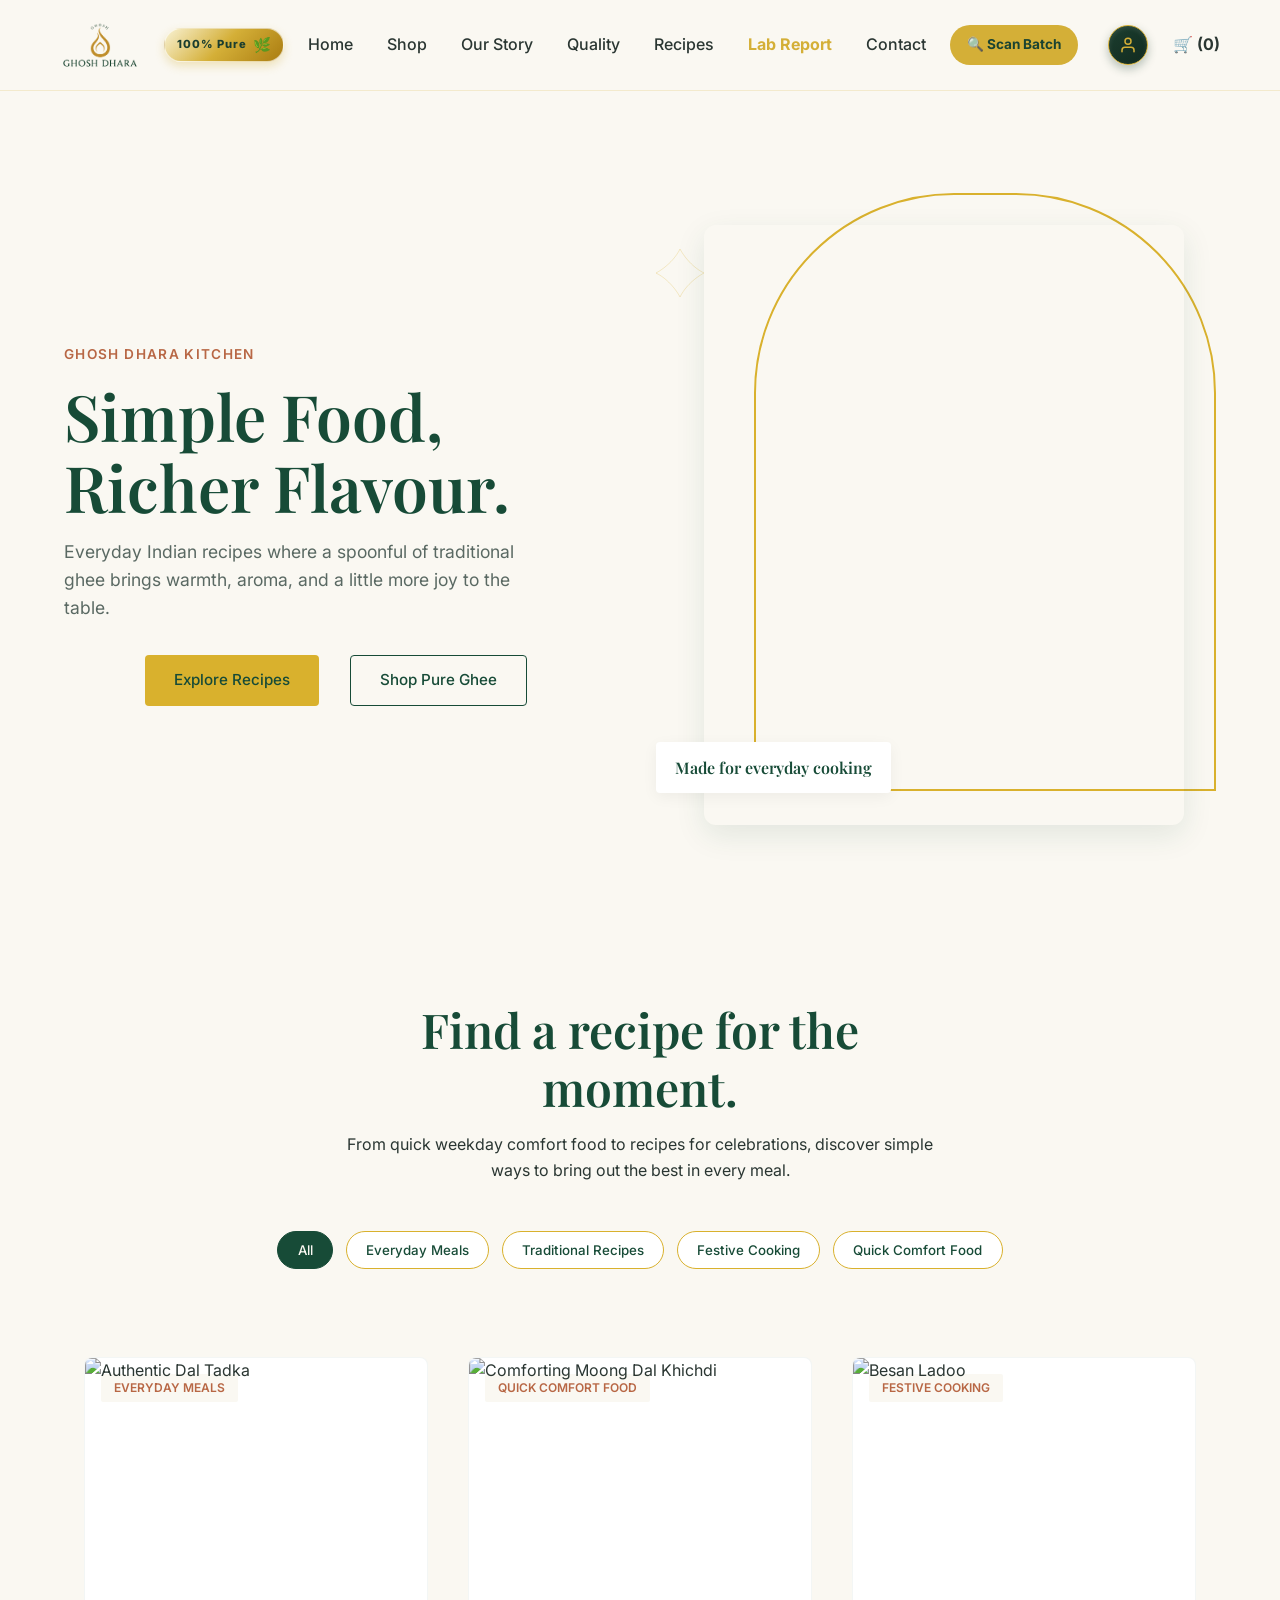
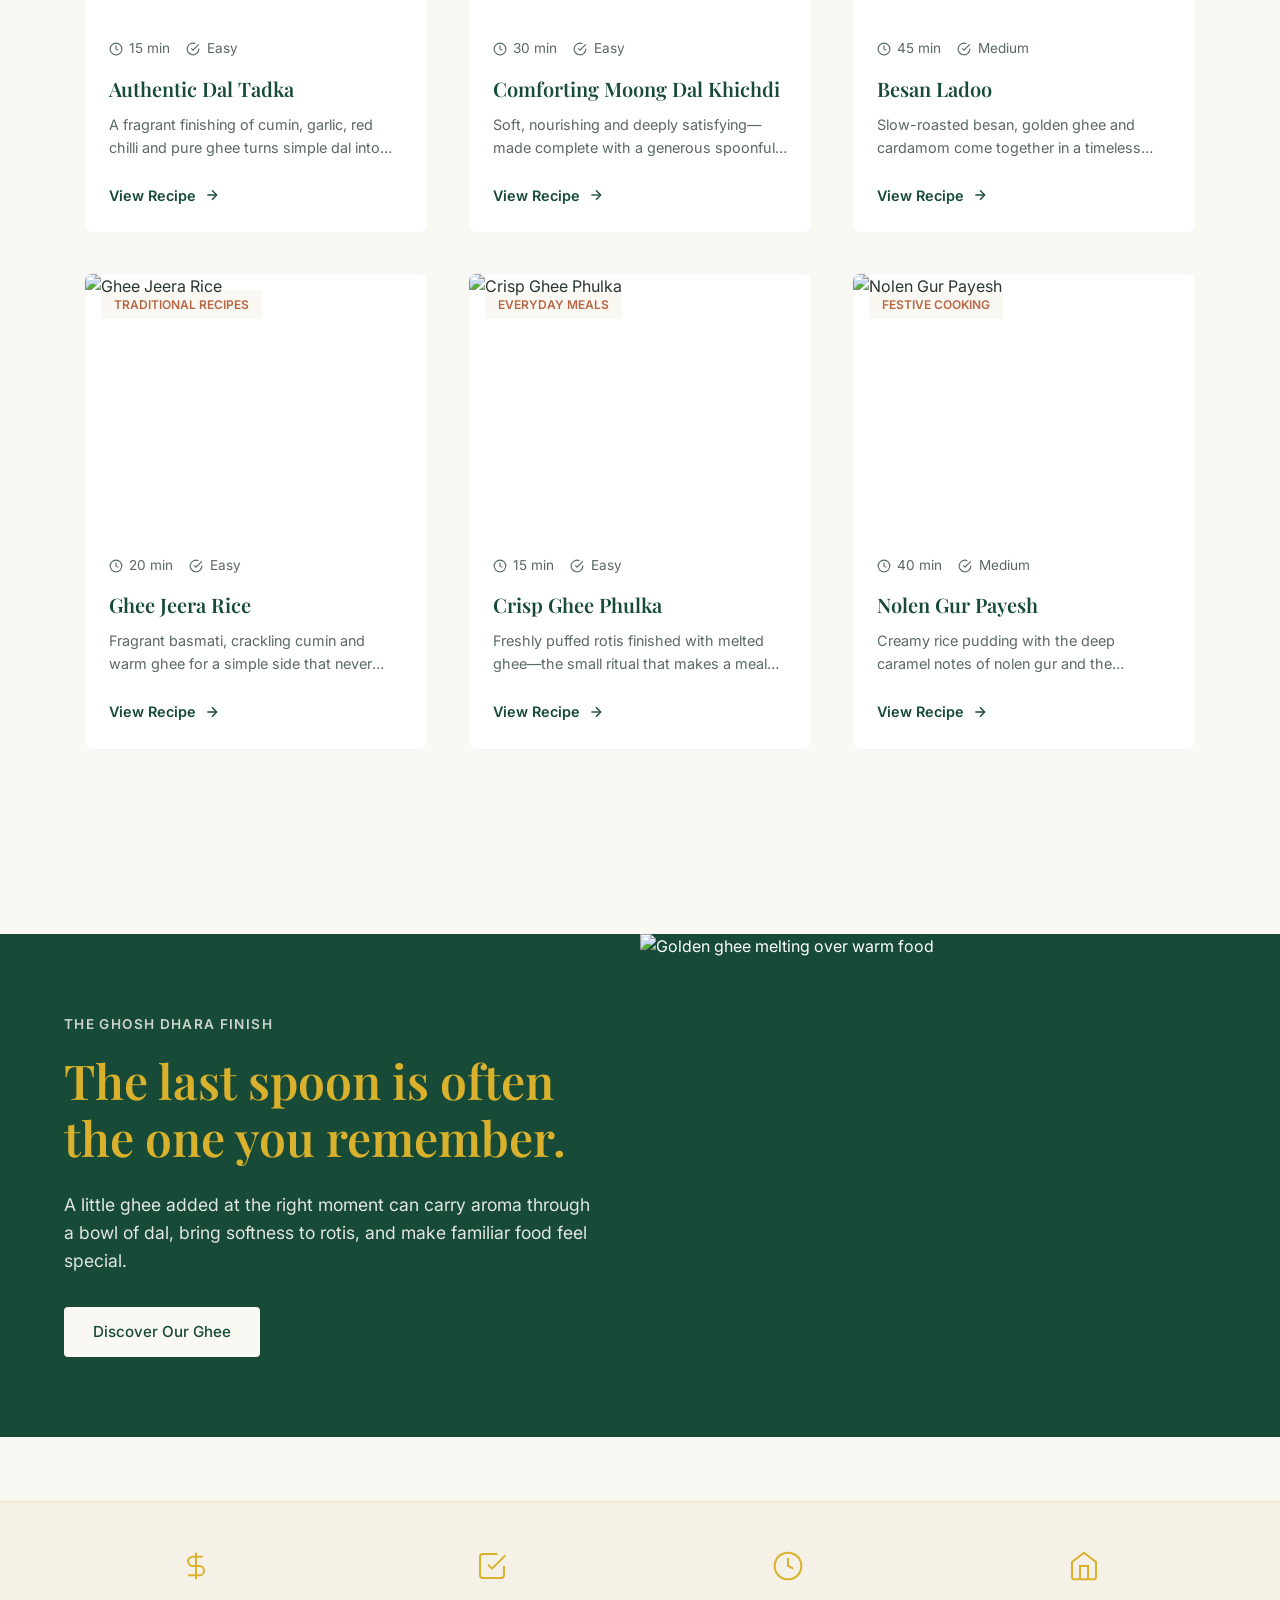
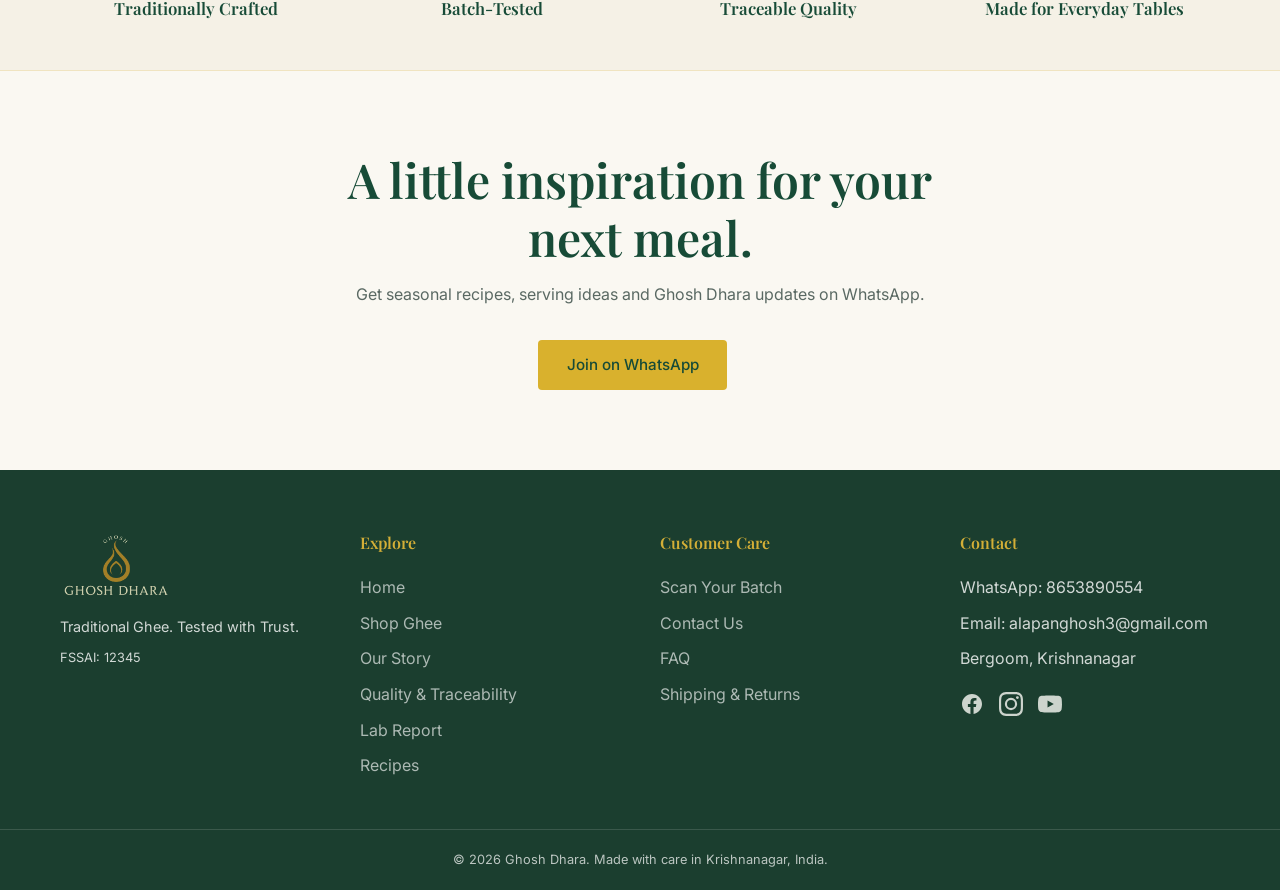
==== commit f06a1ff5: "Update recipes.html" ====
--- a/recipes.html
+++ b/recipes.html
@@ -3,19 +3,45 @@
 <head>
     <meta charset="UTF-8">
     <meta name="viewport" content="width=device-width, initial-scale=1.0">
-    <title>Recipes - [Brand Name]</title>
+    <title>Recipes | Ghosh Dhara Traditional Ghee</title>
+    
+    <!-- 1. YOUR MAIN STYLES (This forces the header & footer to look like the homepage) -->
     <link rel="stylesheet" href="style.css">
+    
+    <!-- 2. GOOGLE FONTS -->
+    <link href="https://fonts.googleapis.com/css2?family=Playfair+Display:ital,wght@0,400;0,600;0,700;1,400&family=Inter:wght@300;400;500;600&display=swap" rel="stylesheet">
+    
+    <!-- 3. RECIPE PAGE STYLES (This styles only the middle of the page) -->
+    <link rel="stylesheet" href="recipes.css">
 </head>
 <body>
 
-    <!-- PASTE HEADER HERE -->
-
+    <!-- ========================================================= -->
+    <!-- 1. HEADER: Paste your exact <header> from index.html here -->
+    <!-- ========================================================= -->
      <header>
         <div class="container header-inner">
             <a href="index.html" class="logo">
                 <!-- Replace 'logo.png' with the actual file name of your logo -->
                 <img src="Logo.png" alt="Ghosh Family Ghee Logo" class="brand-logo-img">
             </a>
+
+
+            <!-- PREMIUM MOBILE TRUST BADGE -->
+<!-- PREMIUM COMPACT TRUST BADGE (MOBILE ONLY) -->
+<div class="mobile-trust-badge">
+    <svg viewBox="0 0 24 24" fill="none" stroke="currentColor" stroke-width="2" stroke-linecap="round" stroke-linejoin="round">
+        <path d="M12 22s8-4 8-10V5l-8-3-8 3v7c0 6 8 10 8 10z"></path>
+        <path d="M9 12l2 2 4-4"></path>
+    </svg>
+    <span>CHEMICAL<br>FREE</span>
+</div>
+
+            <!-- PREMIUM MOBILE CENTER SEAL -->
+<div class="mobile-center-seal">
+    <span class="seal-text">100% Pure</span>
+    <span class="seal-icon">🌿</span>
+</div>
             
             <!-- Desktop Nav -->
             <nav class="nav-links">
@@ -31,6 +57,13 @@
             <!-- Utilities: Scan, Cart & Mobile Menu -->
             <div style="display: flex; align-items: center; gap: 20px;">
                 <a href="scan.html" class="header-scan-btn">🔍 Scan Batch</a>
+                <!-- PREMIUM ACCOUNT LOGIN ICON -->
+<a href="login.html" class="header-account-btn" aria-label="Sign In or Register">
+    <svg viewBox="0 0 24 24" fill="none" stroke="currentColor" stroke-width="2" stroke-linecap="round" stroke-linejoin="round">
+        <path d="M20 21v-2a4 4 0 0 0-4-4H8a4 4 0 0 0-4 4v2"></path>
+        <circle cx="12" cy="7" r="4"></circle>
+    </svg>
+</a>
                 <a href="#" class="cart-icon-btn text-brand-green" style="font-weight: bold;">🛒 (0)</a>
                 <button id="mobileMenuBtn" class="mobile-menu-btn">☰</button>
             </div>
@@ -50,69 +83,113 @@
         </div>
     </header>
 
-    <div class="recipes-header">
-        <h1 class="font-serif text-brand-green" style="font-size: 2.8rem; margin-bottom: 10px;">Simple Food, Richer Flavour</h1>
-        <p style="opacity: 0.8;">Discover traditional and everyday ways to bring out the best in your cooking.</p>
-        
-        <div class="recipe-categories">
-            <button class="category-tag active">All</button>
-            <button class="category-tag">Everyday Meals</button>
-            <button class="category-tag">Traditional Recipes</button>
-            <button class="category-tag">Festive Cooking</button>
-            <button class="category-tag">Quick Comfort Food</button>
-        </div>
-    </div>
-
-    <div class="container">
-        <div class="recipe-grid">
-            <!-- Recipe 1 -->
-            <div class="recipe-card">
-                <div class="recipe-img">[Dal Tadka Image]</div>
-                <div class="recipe-content">
-                    <div class="recipe-meta">
-                        <span>⏱ 15 Mins</span>
-                        <span>🥣 Everyday</span>
-                    </div>
-                    <h3 class="font-serif" style="margin-bottom: 10px;">Authentic Dal Tadka</h3>
-                    <p style="font-size: 0.9rem; opacity: 0.8; margin-bottom: 15px;">The secret to the perfect highway-dhaba style dal is a generous double tempering of pure ghee.</p>
-                    <a href="#" class="btn-secondary" style="font-size: 0.8rem; padding: 8px 15px;">Read Recipe</a>
-                </div>
-            </div>
-
-            <!-- Recipe 2 -->
-            <div class="recipe-card">
-                <div class="recipe-img">[Khichdi Image]</div>
-                <div class="recipe-content">
-                    <div class="recipe-meta">
-                        <span>⏱ 30 Mins</span>
-                        <span>🍲 Comfort Food</span>
-                    </div>
-                    <h3 class="font-serif" style="margin-bottom: 10px;">Comforting Moong Dal Khichdi</h3>
-                    <p style="font-size: 0.9rem; opacity: 0.8; margin-bottom: 15px;">A warm bowl of nutrition, elevated with a spoonful of [Brand Name] traditional ghee.</p>
-                    <a href="#" class="btn-secondary" style="font-size: 0.8rem; padding: 8px 15px;">Read Recipe</a>
-                </div>
-            </div>
-
-            <!-- Recipe 3 -->
-            <div class="recipe-card">
-                <div class="recipe-img">[Festive Sweet Image]</div>
-                <div class="recipe-content">
-                    <div class="recipe-meta">
-                        <span>⏱ 45 Mins</span>
-                        <span>✨ Festive Cooking</span>
-                    </div>
-                    <h3 class="font-serif" style="margin-bottom: 10px;">Besan Ladoo</h3>
-                    <p style="font-size: 0.9rem; opacity: 0.8; margin-bottom: 15px;">Roasting besan in pure granular ghee creates the perfect texture for these festive favorites.</p>
-                    <a href="#" class="btn-secondary" style="font-size: 0.8rem; padding: 8px 15px;">Read Recipe</a>
-                </div>
-            </div>
-        </div>
-    </div>
-
-    <!-- PASTE FOOTER HERE -->
-
-     <!-- FOOTER -->
-    <footer style="background: #1B3E2F !important; background-color: #1B3E2F !important; opacity: 1 !important; backdrop-filter: none !important; position: relative; z-index: 50;">
+    
+
+    <!-- ========================================================= -->
+    <!-- 2. MAIN RECIPE CONTENT (Hero, Grid, Editorial, etc.)      -->
+    <!-- ========================================================= -->
+    <main>
+        <!-- Hero Section -->
+        <section class="hero-section">
+            <div class="hero-container">
+                <div class="hero-content reveal-up">
+                    <span class="eyebrow">GHOSH DHARA KITCHEN</span>
+                    <h1>Simple Food, Richer Flavour.</h1>
+                    <p>Everyday Indian recipes where a spoonful of traditional ghee brings warmth, aroma, and a little more joy to the table.</p>
+                    <div class="hero-buttons">
+                        <a href="#discovery" class="btn-primary">Explore Recipes</a>
+                        <a href="shop.html" class="btn-secondary">Shop Pure Ghee</a>
+                    </div>
+                </div>
+                <div class="hero-visual reveal-up delay-1">
+                    <div class="gold-arch"></div>
+                    <div class="image-wrapper cyclic-image-container">
+                        <img src="https://images.unsplash.com/photo-1585937421612-70a008356fbe?auto=format&fit=crop&q=80&w=800" alt="Authentic Indian Dal Tadka overhead view" class="cyclic-img">
+                        <img src="https://images.unsplash.com/photo-1512152272829-e3139592d56f?auto=format&fit=crop&q=80&w=800" alt="Comforting Indian Khichdi with ghee" class="cyclic-img">
+                        <img src="https://images.unsplash.com/photo-1552089123-2d26226fc2b7?auto=format&fit=crop&q=80&w=800" alt="Warm Jeera Rice prepared with ghee" class="cyclic-img">
+                    </div>
+                    <div class="floating-label">Made for everyday cooking</div>
+                    <div class="subtle-illustration">
+                        <svg viewBox="0 0 100 100" fill="none" stroke="currentColor" stroke-width="1"><path d="M50,10 C50,10 60,30 80,40 C80,40 60,50 50,70 C50,70 40,50 20,40 C20,40 40,30 50,10 Z" opacity="0.3"/></svg>
+                    </div>
+                </div>
+            </div>
+        </section>
+
+        <!-- Discovery & Filters -->
+        <section id="discovery" class="recipe-discovery">
+            <div class="discovery-header reveal-up">
+                <h2>Find a recipe for the moment.</h2>
+                <p>From quick weekday comfort food to recipes for celebrations, discover simple ways to bring out the best in every meal.</p>
+            </div>
+            <div class="filter-container reveal-up delay-1">
+                <button class="filter-pill active" data-filter="all">All</button>
+                <button class="filter-pill" data-filter="everyday-meals">Everyday Meals</button>
+                <button class="filter-pill" data-filter="traditional-recipes">Traditional Recipes</button>
+                <button class="filter-pill" data-filter="festive-cooking">Festive Cooking</button>
+                <button class="filter-pill" data-filter="quick-comfort-food">Quick Comfort Food</button>
+            </div>
+
+            <!-- Recipe Grid -->
+            <div class="recipe-grid" id="recipe-grid">
+                <!-- Cards will be populated by JS to ensure data alignment -->
+            </div>
+        </section>
+
+        <!-- Featured Editorial -->
+        <section class="featured-editorial reveal-up">
+            <div class="editorial-container">
+                <div class="editorial-content">
+                    <span class="eyebrow cream-text">THE GHOSH DHARA FINISH</span>
+                    <h2>The last spoon is often the one you remember.</h2>
+                    <p>A little ghee added at the right moment can carry aroma through a bowl of dal, bring softness to rotis, and make familiar food feel special.</p>
+                    <a href="shop.html" class="btn-primary-inverse">Discover Our Ghee</a>
+                </div>
+                <div class="editorial-visual">
+                    <img src="https://images.unsplash.com/photo-1546833998-316279930777?auto=format&fit=crop&q=80&w=800" alt="Golden ghee melting over warm food" loading="lazy">
+                </div>
+            </div>
+        </section>
+
+        <!-- Trust Strip -->
+        <section class="trust-strip reveal-up">
+            <div class="trust-container">
+                <div class="trust-item">
+                    <svg viewBox="0 0 24 24"><path d="M12 2v20M17 5H9.5a3.5 3.5 0 0 0 0 7h5a3.5 3.5 0 0 1 0 7H6"/></svg>
+                    <span>Traditionally Crafted</span>
+                </div>
+                <div class="trust-item">
+                    <svg viewBox="0 0 24 24"><polyline points="9 11 12 14 22 4"></polyline><path d="M21 12v7a2 2 0 0 1-2 2H5a2 2 0 0 1-2-2V5a2 2 0 0 1 2-2h11"></path></svg>
+                    <span>Batch-Tested</span>
+                </div>
+                <div class="trust-item">
+                    <svg viewBox="0 0 24 24"><circle cx="12" cy="12" r="10"></circle><polyline points="12 6 12 12 16 14"></polyline></svg>
+                    <span>Traceable Quality</span>
+                </div>
+                <div class="trust-item">
+                    <svg viewBox="0 0 24 24"><path d="M3 9l9-7 9 7v11a2 2 0 0 1-2 2H5a2 2 0 0 1-2-2z"></path><polyline points="9 22 9 12 15 12 15 22"></polyline></svg>
+                    <span>Made for Everyday Tables</span>
+                </div>
+            </div>
+        </section>
+
+        <!-- WhatsApp Invite -->
+        <section class="whatsapp-invite reveal-up">
+            <div class="invite-content">
+                <h2>A little inspiration for your next meal.</h2>
+                <p>Get seasonal recipes, serving ideas and Ghosh Dhara updates on WhatsApp.</p>
+                <a href="https://wa.me/YOURNUMBER" target="_blank" rel="noopener" class="btn-primary">Join on WhatsApp</a>
+            </div>
+        </section>
+        <!-- Paste the <section class="hero-section"> down to the WhatsApp section here -->
+    </main>
+
+
+    <!-- ========================================================= -->
+    <!-- 3. FOOTER: Paste your exact <footer> from index.html here -->
+    <!-- ========================================================= -->
+
+     <footer style="background: #1B3E2F !important; background-color: #1B3E2F !important; opacity: 1 !important; backdrop-filter: none !important; position: relative; z-index: 50;">
         <div class="container footer-grid">
             <div>
                 <a href="index.html">
@@ -170,44 +247,64 @@
             © 2026 Ghosh Dhara</span>. Made with care in Krishnanagar, India.
         </div>
     </footer>
-
-    <!-- SLIDE-OUT CART DRAWER -->
-    <div class="cart-overlay" id="cartOverlay"></div>
-    <div class="cart-drawer" id="cartDrawer">
-        <div class="cart-header">
-            <h2 class="font-serif" style="font-size: 1.5rem;">Your Cart</h2>
-            <button class="close-cart" id="closeCart">×</button>
-        </div>
-        <div class="cart-items">
-            <!-- Empty state -->
-            <div style="text-align: center; color: #888; margin-top: 50px;">
-                <p>Your cart is currently empty.</p>
-                <a href="shop.html" class="btn-primary" style="margin-top: 20px;">Continue Shopping</a>
-            </div>
-            
-            <!-- Example of a populated cart item (Hidden for now) -->
-            <!-- 
-            <div style="display: flex; gap: 15px; border-bottom: 1px solid #eee; padding-bottom: 15px; margin-bottom: 15px;">
-                <div style="width: 80px; height: 80px; background: #f9f9f9;"></div>
-                <div style="flex: 1;">
-                    <h4 class="font-serif">[Brand Name] Traditional Ghee</h4>
-                    <p style="font-size: 0.8rem; color: #666;">500g Jar</p>
-                    <p style="font-weight: bold; color: var(--brand-gold);">₹[Price]</p>
-                </div>
-            </div> 
-            -->
-        </div>
-        <div class="cart-footer">
-            <div style="display: flex; justify-content: space-between; margin-bottom: 15px; font-weight: bold; font-size: 1.2rem;">
-                <span>Subtotal</span>
-                <span>₹0.00</span>
-            </div>
-            <p style="font-size: 0.8rem; color: #666; margin-bottom: 15px;">Shipping and taxes calculated at checkout.</p>
-            <button class="checkout-btn">Proceed to Secure Checkout</button>
-            <div style="text-align: center; margin-top: 10px; font-size: 0.8rem; opacity: 0.8;">
-                💳 Cards, UPI & Net Banking Accepted
-            </div>
-        </div>
-    </div>
+    
+    
+
+    <!-- Recipe Quick-View Modal -->
+  <dialog id="recipe-modal" class="recipe-modal" aria-labelledby="modal-title">
+        <div class="modal-content">
+            <button class="close-modal" aria-label="Close modal">
+                <svg viewBox="0 0 24 24" stroke="currentColor" stroke-width="2" fill="none"><line x1="18" y1="6" x2="6" y2="18"></line><line x1="6" y1="6" x2="18" y2="18"></line></svg>
+            </button>
+            <div class="modal-layout">
+                <div class="modal-image-col">
+                    <img src="" alt="" id="modal-image" loading="lazy">
+                </div>
+                <div class="modal-text-col">
+                    <h2 id="modal-title">Recipe Title</h2>
+                    <p id="modal-desc" class="modal-description"></p>
+                    
+                    <div class="modal-meta">
+                        <div class="meta-item">
+                            <span>Prep Time</span>
+                            <strong id="modal-prep"></strong>
+                        </div>
+                        <div class="meta-item">
+                            <span>Cook Time</span>
+                            <strong id="modal-cook"></strong>
+                        </div>
+                        <div class="meta-item">
+                            <span>Servings</span>
+                            <strong id="modal-servings"></strong>
+                        </div>
+                        <div class="meta-item">
+                            <span>Difficulty</span>
+                            <strong id="modal-diff"></strong>
+                        </div>
+                    </div>
+
+                    <div class="modal-body-scroll">
+                        <h3>Ingredients</h3>
+                        <ul id="modal-ingredients" class="ingredients-list"></ul>
+                        
+                        <h3>Instructions</h3>
+                        <ol id="modal-steps" class="steps-list"></ol>
+
+                        <div class="ghee-moment-callout">
+                            <h4>The Ghosh Dhara Finish</h4>
+                            <p id="modal-ghee-moment"></p>
+                        </div>
+                    </div>
+
+                    <div class="modal-footer">
+                        <a href="shop.html" class="btn-primary full-width">Buy Ghosh Dhara Ghee</a>
+                    </div>
+                </div>
+            </div>
+        </div>
+    </dialog>
+
+    <!-- Scripts -->
+    <script src="recipes.js"></script>
 </body>
-</html>+</html>
--- a/style.css
+++ b/style.css
@@ -2049,12 +2049,6 @@
   }
 }
 
-
-
-
-/* =========================================================
-   PREMIUM ACCOUNT LOGIN ICON
-========================================================= */
 /* =========================================================
    1. THE PREMIUM ACCOUNT ICON (Fixes Oval & Redesigns)
 ========================================================= */
@@ -2160,7 +2154,7 @@
     
     /* THE POSITION FIX: Increased from 28% to 35% to push it away from the brand logo */
     position: absolute !important;
-    left: 35% !important; 
+    left: 32% !important; 
     top: 50% !important;
     transform: translate(-50%, -50%) !important;
     
@@ -2188,4 +2182,35 @@
     text-align: center !important;
     line-height: 1.1 !important; /* Keeps the two lines tight together */
   }
-}+}
+
+
+
+/* =========================================================
+   THE ULTIMATE HEADER LOCK & HERO PROTECTOR
+========================================================= */
+body, html {
+  margin: 0 !important;
+}
+
+header, .main-header {
+  /* 'fixed' locks the header to the physical screen, ignoring all HTML spacing */
+  position: fixed !important; 
+  top: 0 !important; 
+  left: 0 !important;
+  width: 100% !important;
+  margin: 0 !important;
+  z-index: 9999 !important;
+  background-color: #FAF8F2 !important; /* Ensures the ivory background stays solid */
+}
+
+/* 
+   Since 'fixed' pulls the header out of the normal layout, 
+   this adds a physical "bumper" to the top of the page. 
+   It ensures your Hero section and red text start exactly 
+   WHERE the header ends, preventing any overlapping!
+*/
+
+body {
+  padding-top: 65px !important; 
+}
--- a/recipes.css
+++ b/recipes.css
@@ -0,0 +1,252 @@
+/* recipes.css */
+:root {
+    --bg-cream: #FAF8F2;
+    --dark-green: #174B37;
+    --gold: #D9B12D;
+    --terra: #B86745;
+    --white: #FFFFFF;
+    --text-main: #2A3632;
+    --text-light: #5A6963;
+    
+    --font-serif: 'Playfair Display', serif;
+    --font-sans: 'Inter', sans-serif;
+    
+    --transition: all 0.3s cubic-bezier(0.4, 0, 0.2, 1);
+}
+
+/* Base Styles */
+* { margin: 0; padding: 0; box-sizing: border-box; }
+body {
+    font-family: var(--font-sans);
+    background-color: var(--bg-cream);
+    color: var(--text-main);
+    line-height: 1.6;
+    -webkit-font-smoothing: antialiased;
+}
+h1, h2, h3, h4, .font-serif { font-family: var(--font-serif); color: var(--dark-green); font-weight: 600; }
+a { text-decoration: none; color: inherit; transition: var(--transition); }
+button { cursor: pointer; border: none; background: none; font-family: inherit; }
+img { max-width: 100%; height: auto; display: block; }
+
+/* Typography */
+h1 { font-size: clamp(2.5rem, 5vw, 4rem); line-height: 1.1; margin-bottom: 1rem; }
+h2 { font-size: clamp(2rem, 4vw, 3rem); line-height: 1.2; margin-bottom: 1rem; }
+.eyebrow { font-size: 0.85rem; font-weight: 600; letter-spacing: 0.1em; text-transform: uppercase; margin-bottom: 1rem; display: block; color: var(--terra); }
+
+/* Buttons */
+.btn-primary, .btn-secondary, .btn-primary-inverse, .btn-scan {
+    display: inline-flex; align-items: center; justify-content: center;
+    padding: 0.8rem 1.8rem; font-weight: 500; font-size: 0.95rem;
+    border-radius: 4px; transition: var(--transition); text-align: center;
+}
+.btn-primary { background-color: var(--gold); color: var(--dark-green); }
+.btn-primary:hover { background-color: #c49d21; transform: translateY(-2px); }
+.btn-secondary { background-color: transparent; border: 1px solid var(--dark-green); color: var(--dark-green); }
+.btn-secondary:hover { background-color: var(--dark-green); color: var(--white); }
+.btn-primary-inverse { background-color: var(--bg-cream); color: var(--dark-green); }
+.btn-primary-inverse:hover { background-color: var(--gold); }
+.btn-scan { background-color: var(--gold); color: var(--dark-green); padding: 0.5rem 1.2rem; font-size: 0.85rem; }
+
+/* Header */
+.site-header {
+    position: fixed; top: 0; left: 0; width: 100%; z-index: 100;
+    background-color: transparent; transition: var(--transition);
+    padding: 1.5rem 0;
+}
+.site-header.scrolled {
+    background-color: rgba(250, 248, 242, 0.95);
+    backdrop-filter: blur(8px);
+    border-bottom: 1px solid rgba(23, 75, 55, 0.1);
+    padding: 1rem 0;
+}
+.header-container {
+    max-width: 1400px; margin: 0 auto; padding: 0 5%;
+    display: flex; justify-content: space-between; align-items: center;
+}
+.logo a { font-family: var(--font-serif); font-size: 1.5rem; font-weight: 700; color: var(--dark-green); }
+.desktop-nav ul { display: flex; gap: 2rem; list-style: none; }
+.desktop-nav a { font-size: 0.95rem; font-weight: 500; position: relative; }
+.desktop-nav a:hover { color: var(--gold); }
+.desktop-nav a.active { color: var(--gold); }
+.desktop-nav a.active::after {
+    content: ''; position: absolute; bottom: -4px; left: 0; width: 100%; height: 2px; background-color: var(--gold);
+}
+.header-actions { display: flex; align-items: center; gap: 1.5rem; }
+.cart-btn { display: flex; align-items: center; gap: 0.25rem; color: var(--dark-green); }
+.mobile-menu-btn { display: none; color: var(--dark-green); }
+
+/* Hero Section */
+.hero-section { padding: 8rem 5% 4rem; max-width: 1400px; margin: 0 auto; }
+.hero-container { display: grid; grid-template-columns: 1fr 1fr; gap: 4rem; align-items: center; }
+.hero-content p { font-size: 1.1rem; color: var(--text-light); margin-bottom: 2rem; max-width: 480px; }
+.hero-buttons { display: flex; gap: 1rem; }
+
+/* Cyclic Image Rotation System */
+.hero-visual { position: relative; padding: 2rem; }
+.gold-arch {
+    position: absolute; top: 0; right: 0; width: 85%; height: 90%;
+    border: 2px solid var(--gold); border-radius: 200px 200px 0 0; z-index: 0;
+}
+.cyclic-image-container {
+    position: relative; width: 100%; aspect-ratio: 4/5;
+    border-radius: 12px; overflow: hidden; z-index: 1;
+    box-shadow: 0 10px 30px rgba(23, 75, 55, 0.1);
+}
+.cyclic-img {
+    position: absolute; top: 0; left: 0; width: 100%; height: 100%; object-fit: cover;
+    opacity: 0; animation: cycleFade 15s infinite;
+}
+.cyclic-img:nth-child(1) { animation-delay: 0s; }
+.cyclic-img:nth-child(2) { animation-delay: 5s; }
+.cyclic-img:nth-child(3) { animation-delay: 10s; }
+
+@keyframes cycleFade {
+    0%, 26% { opacity: 1; }
+    33%, 93% { opacity: 0; }
+    100% { opacity: 1; }
+}
+
+.floating-label {
+    position: absolute; bottom: 4rem; left: -1rem; background: var(--white);
+    padding: 0.8rem 1.2rem; border-radius: 4px; font-family: var(--font-serif);
+    color: var(--dark-green); font-weight: 600; box-shadow: 0 4px 15px rgba(0,0,0,0.05); z-index: 2;
+}
+.subtle-illustration {
+    position: absolute; top: 3rem; left: -2rem; width: 80px; height: 80px; z-index: 0; color: var(--gold);
+}
+
+/* Discovery Section */
+.recipe-discovery { padding: 5rem 5%; max-width: 1400px; margin: 0 auto; }
+.discovery-header { text-align: center; max-width: 600px; margin: 0 auto 3rem; }
+.filter-container { display: flex; flex-wrap: wrap; justify-content: center; gap: 0.8rem; margin-bottom: 3rem; }
+.filter-pill {
+    padding: 0.6rem 1.2rem; border-radius: 30px; border: 1px solid var(--gold);
+    background: var(--white); color: var(--dark-green); font-weight: 500; transition: var(--transition);
+}
+.filter-pill:hover, .filter-pill.active { background: var(--dark-green); color: var(--bg-cream); border-color: var(--dark-green); }
+
+/* Recipe Grid & Cards */
+.recipe-grid { display: grid; grid-template-columns: repeat(3, 1fr); gap: 2.5rem; }
+.recipe-card {
+    background: var(--white); border-radius: 8px; overflow: hidden;
+    transition: var(--transition); position: relative; border: 1px solid rgba(23, 75, 55, 0.05);
+}
+.recipe-card:hover { transform: translateY(-5px); box-shadow: 0 12px 24px rgba(23, 75, 55, 0.08); }
+.card-img-wrapper { position: relative; width: 100%; aspect-ratio: 4/3; overflow: hidden; }
+.card-img-wrapper img { width: 100%; height: 100%; object-fit: cover; transition: transform 0.5s ease; }
+.recipe-card:hover .card-img-wrapper img { transform: scale(1.05); }
+.card-category-ribbon {
+    position: absolute; top: 1rem; left: 1rem; background: var(--bg-cream);
+    color: var(--terra); font-size: 0.75rem; font-weight: 600; text-transform: uppercase;
+    padding: 0.3rem 0.8rem; border-radius: 2px;
+}
+.card-content { padding: 1.5rem; }
+.card-meta { display: flex; gap: 1rem; color: var(--text-light); font-size: 0.85rem; margin-bottom: 0.8rem; }
+.card-meta span { display: flex; align-items: center; gap: 0.4rem; }
+.card-meta svg { width: 14px; height: 14px; stroke: currentColor; fill: none; stroke-width: 2; }
+.recipe-card h3 { font-size: 1.25rem; margin-bottom: 0.5rem; }
+.recipe-card p { font-size: 0.9rem; color: var(--text-light); margin-bottom: 1.5rem; display: -webkit-box; -webkit-line-clamp: 2; -webkit-box-orient: vertical; overflow: hidden; }
+.btn-text {
+    display: inline-flex; align-items: center; gap: 0.5rem; font-weight: 600; color: var(--dark-green);
+    font-size: 0.9rem; transition: var(--transition);
+}
+.recipe-card:hover .btn-text { color: var(--gold); }
+.btn-text svg { width: 16px; height: 16px; transition: transform 0.3s ease; }
+.recipe-card:hover .btn-text svg { transform: translateX(4px); }
+
+/* Featured Editorial */
+.featured-editorial { background-color: var(--dark-green); color: var(--white); margin: 4rem 0; }
+.editorial-container { max-width: 1400px; margin: 0 auto; padding: 0 5%; display: grid; grid-template-columns: 1fr 1fr; align-items: center; }
+.editorial-content { padding: 5rem 3rem 5rem 0; }
+.editorial-content h2 { color: var(--gold); margin-bottom: 1.5rem; }
+.editorial-content p { color: var(--bg-cream); opacity: 0.9; margin-bottom: 2rem; font-size: 1.1rem; }
+.cream-text { color: var(--bg-cream); opacity: 0.8; }
+.editorial-visual { height: 100%; min-height: 400px; }
+.editorial-visual img { width: 100%; height: 100%; object-fit: cover; }
+
+/* Trust Strip */
+.trust-strip { padding: 3rem 5%; background-color: #F5F1E6; border-top: 1px solid rgba(217, 177, 45, 0.2); border-bottom: 1px solid rgba(217, 177, 45, 0.2); }
+.trust-container { max-width: 1200px; margin: 0 auto; display: flex; justify-content: space-between; flex-wrap: wrap; gap: 2rem; }
+.trust-item { display: flex; flex-direction: column; align-items: center; gap: 0.8rem; text-align: center; flex: 1; min-width: 150px; }
+.trust-item svg { width: 32px; height: 32px; stroke: var(--gold); fill: none; stroke-width: 1.5; }
+.trust-item span { font-family: var(--font-serif); font-weight: 600; color: var(--dark-green); font-size: 1.05rem; }
+
+/* WhatsApp Invite */
+.whatsapp-invite { padding: 5rem 5%; text-align: center; }
+.invite-content { max-width: 600px; margin: 0 auto; }
+.invite-content p { margin-bottom: 2rem; color: var(--text-light); }
+
+/* Footer */
+.site-footer { background-color: var(--dark-green); color: var(--white); padding: 4rem 5% 2rem; }
+.footer-container { max-width: 1400px; margin: 0 auto; display: grid; grid-template-columns: 2fr 1fr 1fr 1fr; gap: 3rem; margin-bottom: 3rem; }
+.footer-logo { font-size: 1.8rem; color: var(--gold); margin-bottom: 1rem; }
+.footer-brand p { opacity: 0.8; }
+.footer-links h4, .footer-contact h4 { font-family: var(--font-serif); color: var(--gold); margin-bottom: 1.2rem; font-size: 1.2rem; }
+.footer-links ul { list-style: none; }
+.footer-links li { margin-bottom: 0.5rem; }
+.footer-links a, .footer-contact p { color: rgba(255,255,255,0.8); transition: var(--transition); }
+.footer-links a:hover { color: var(--gold); }
+.footer-bottom { text-align: center; padding-top: 2rem; border-top: 1px solid rgba(255,255,255,0.1); color: rgba(255,255,255,0.6); font-size: 0.9rem; }
+
+/* Modal Styling */
+.recipe-modal {
+    margin: auto; max-width: 900px; width: 90%; border: none; border-radius: 12px;
+    background: var(--white); padding: 0; box-shadow: 0 25px 50px -12px rgba(0, 0, 0, 0.25);
+    backdrop-filter: blur(5px);
+}
+.recipe-modal::backdrop { background: rgba(23, 75, 55, 0.7); backdrop-filter: blur(4px); }
+.modal-content { position: relative; }
+.close-modal {
+    position: absolute; top: 1rem; right: 1rem; z-index: 10; background: var(--bg-cream);
+    width: 40px; height: 40px; border-radius: 50%; display: flex; align-items: center; justify-content: center;
+    color: var(--dark-green); transition: var(--transition); box-shadow: 0 2px 10px rgba(0,0,0,0.1);
+}
+.close-modal:hover { background: var(--gold); color: var(--white); transform: scale(1.05); }
+.modal-layout { display: grid; grid-template-columns: 1fr 1.2fr; max-height: 85vh; }
+.modal-image-col img { width: 100%; height: 100%; object-fit: cover; border-radius: 12px 0 0 12px; }
+.modal-text-col { padding: 2.5rem; overflow-y: auto; display: flex; flex-direction: column; }
+.modal-text-col h2 { font-size: 2rem; margin-bottom: 0.5rem; }
+.modal-description { color: var(--text-light); margin-bottom: 1.5rem; font-size: 1.05rem; }
+.modal-meta { display: grid; grid-template-columns: repeat(2, 1fr); gap: 1rem; margin-bottom: 2rem; padding: 1rem; background: var(--bg-cream); border-radius: 8px; border: 1px solid rgba(217, 177, 45, 0.2); }
+.meta-item span { display: block; font-size: 0.75rem; text-transform: uppercase; color: var(--terra); letter-spacing: 0.05em; font-weight: 600; }
+.meta-item strong { color: var(--dark-green); font-family: var(--font-serif); font-size: 1.1rem; }
+.modal-body-scroll h3 { margin: 1.5rem 0 1rem; font-size: 1.3rem; border-bottom: 1px solid var(--bg-cream); padding-bottom: 0.5rem; }
+.ingredients-list { list-style: none; margin-bottom: 2rem; }
+.ingredients-list li { padding: 0.4rem 0; border-bottom: 1px dashed rgba(23, 75, 55, 0.1); color: var(--text-main); font-size: 0.95rem; }
+.steps-list { margin-left: 1.2rem; margin-bottom: 2rem; color: var(--text-main); }
+.steps-list li { padding-left: 0.5rem; margin-bottom: 1rem; font-size: 0.95rem; line-height: 1.6; }
+.steps-list li::marker { font-family: var(--font-serif); font-weight: 700; color: var(--gold); }
+.ghee-moment-callout { background: rgba(217, 177, 45, 0.1); border-left: 4px solid var(--gold); padding: 1.5rem; margin-bottom: 2rem; border-radius: 0 8px 8px 0; }
+.ghee-moment-callout h4 { color: var(--terra); font-size: 1rem; margin-bottom: 0.5rem; }
+.ghee-moment-callout p { color: var(--dark-green); font-style: italic; font-size: 0.95rem; margin: 0; }
+.modal-footer { margin-top: auto; padding-top: 1rem; }
+.full-width { width: 100%; }
+
+/* Scroll Reveal Animation */
+.reveal-up { opacity: 0; transform: translateY(30px); transition: opacity 0.8s ease, transform 0.8s ease; }
+.reveal-up.in-view { opacity: 1; transform: translateY(0); }
+.delay-1 { transition-delay: 0.2s; }
+@media (prefers-reduced-motion: reduce) { .reveal-up { opacity: 1; transform: none; transition: none; } .cyclic-img { animation: none; opacity: 1; position: relative; } .cyclic-img:not(:first-child) { display: none; } }
+
+/* Responsive Design */
+@media (max-width: 1024px) {
+    .recipe-grid { grid-template-columns: repeat(2, 1fr); }
+    .footer-container { grid-template-columns: 1fr 1fr; }
+}
+@media (max-width: 768px) {
+    .desktop-nav { display: none; }
+    .mobile-menu-btn { display: block; }
+    .hero-container { grid-template-columns: 1fr; gap: 3rem; text-align: center; }
+    .hero-content p { margin: 0 auto 2rem; }
+    .hero-buttons { justify-content: center; }
+    .editorial-container { grid-template-columns: 1fr; }
+    .editorial-content { padding: 3rem 0; text-align: center; }
+    .modal-layout { grid-template-columns: 1fr; max-height: 90vh; }
+    .modal-image-col { height: 250px; }
+    .modal-image-col img { border-radius: 12px 12px 0 0; }
+    .recipe-grid { grid-template-columns: 1fr; }
+}
+@media (max-width: 480px) {
+    .hero-buttons { flex-direction: column; }
+    .filter-pill { font-size: 0.85rem; padding: 0.5rem 1rem; }
+}
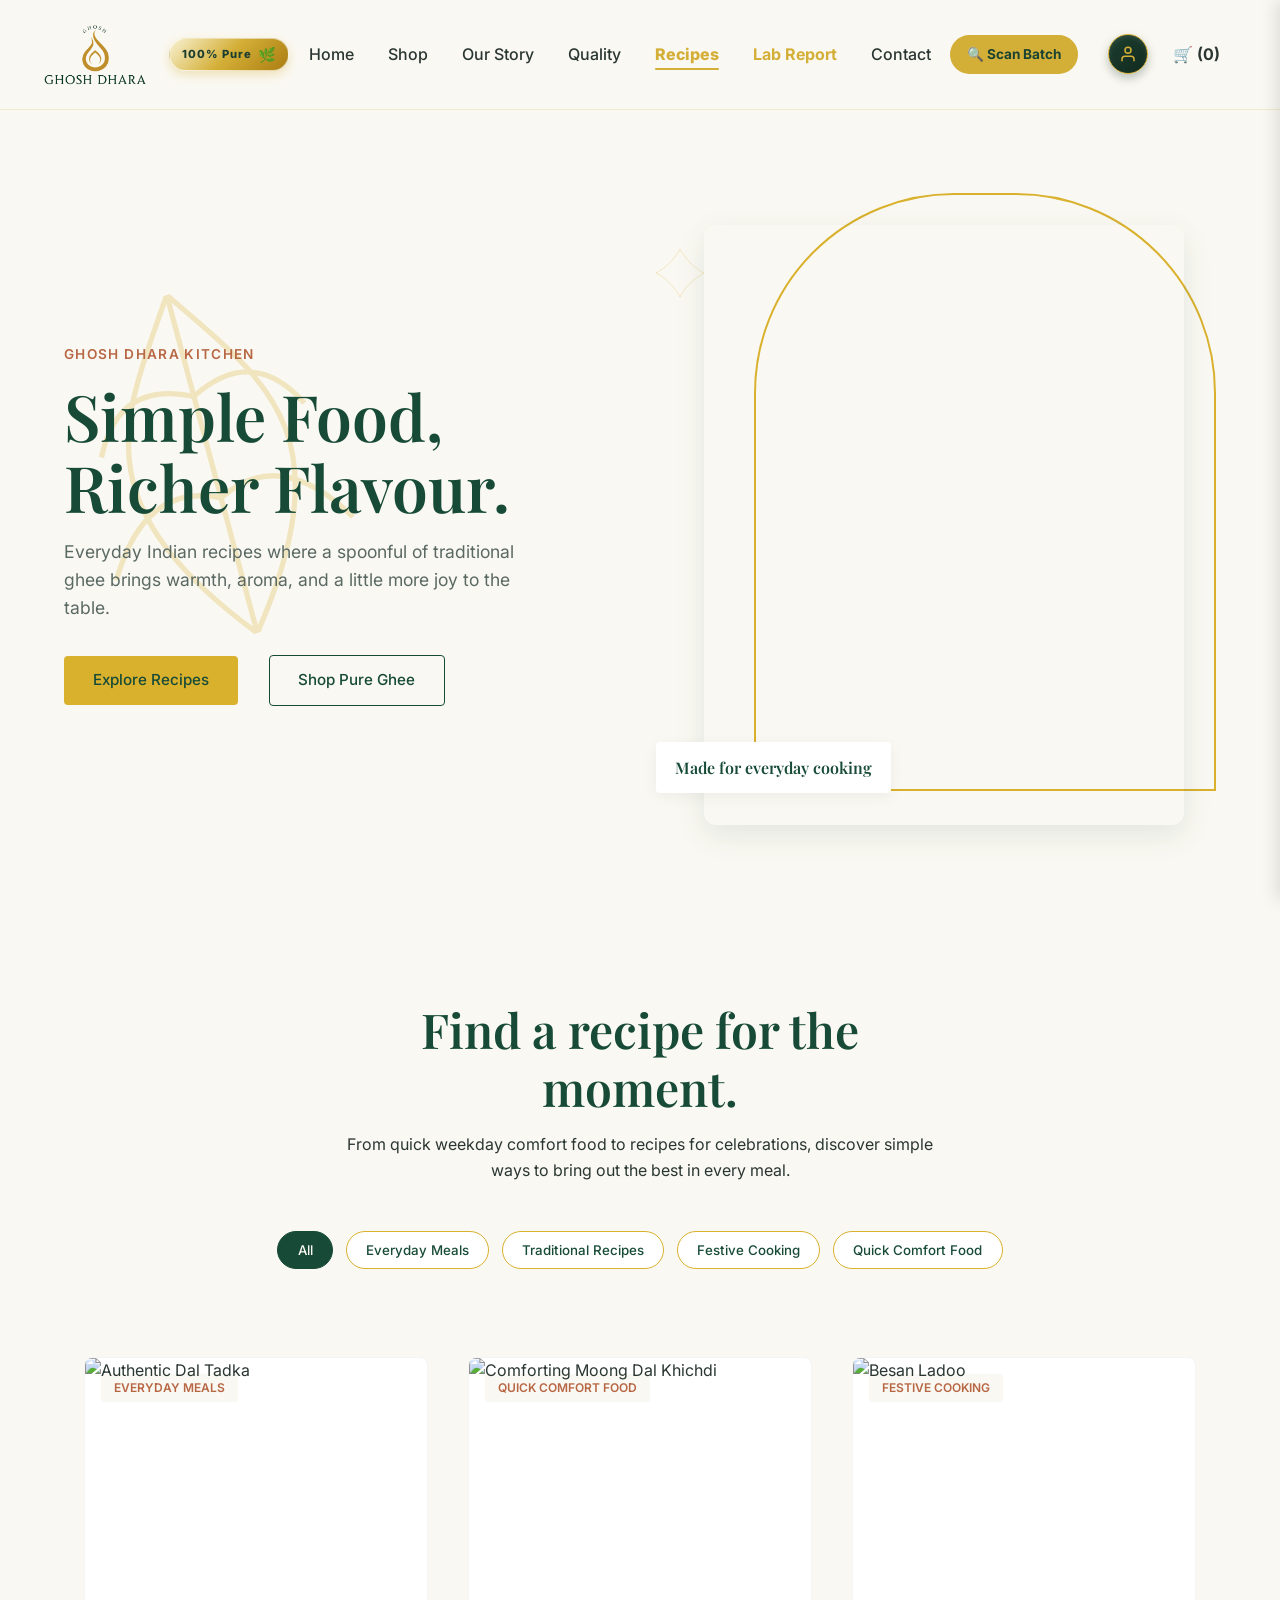
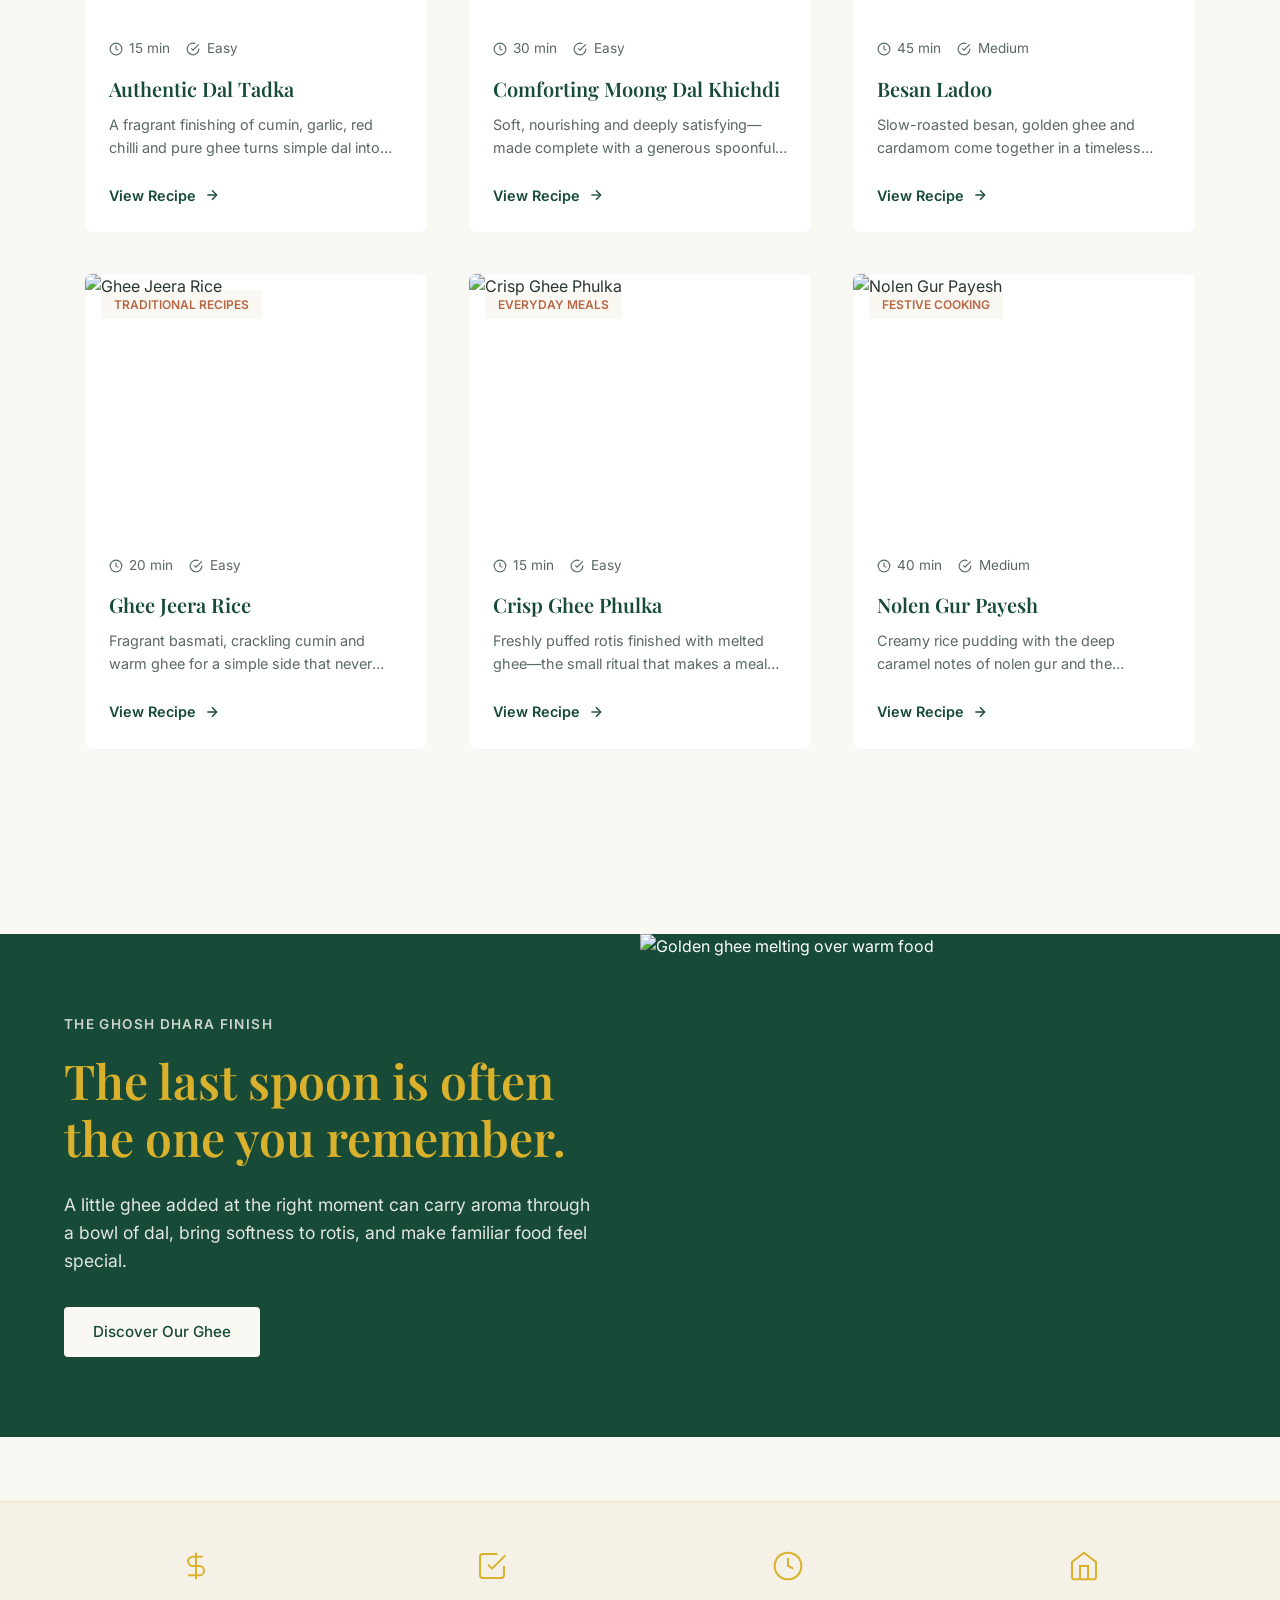
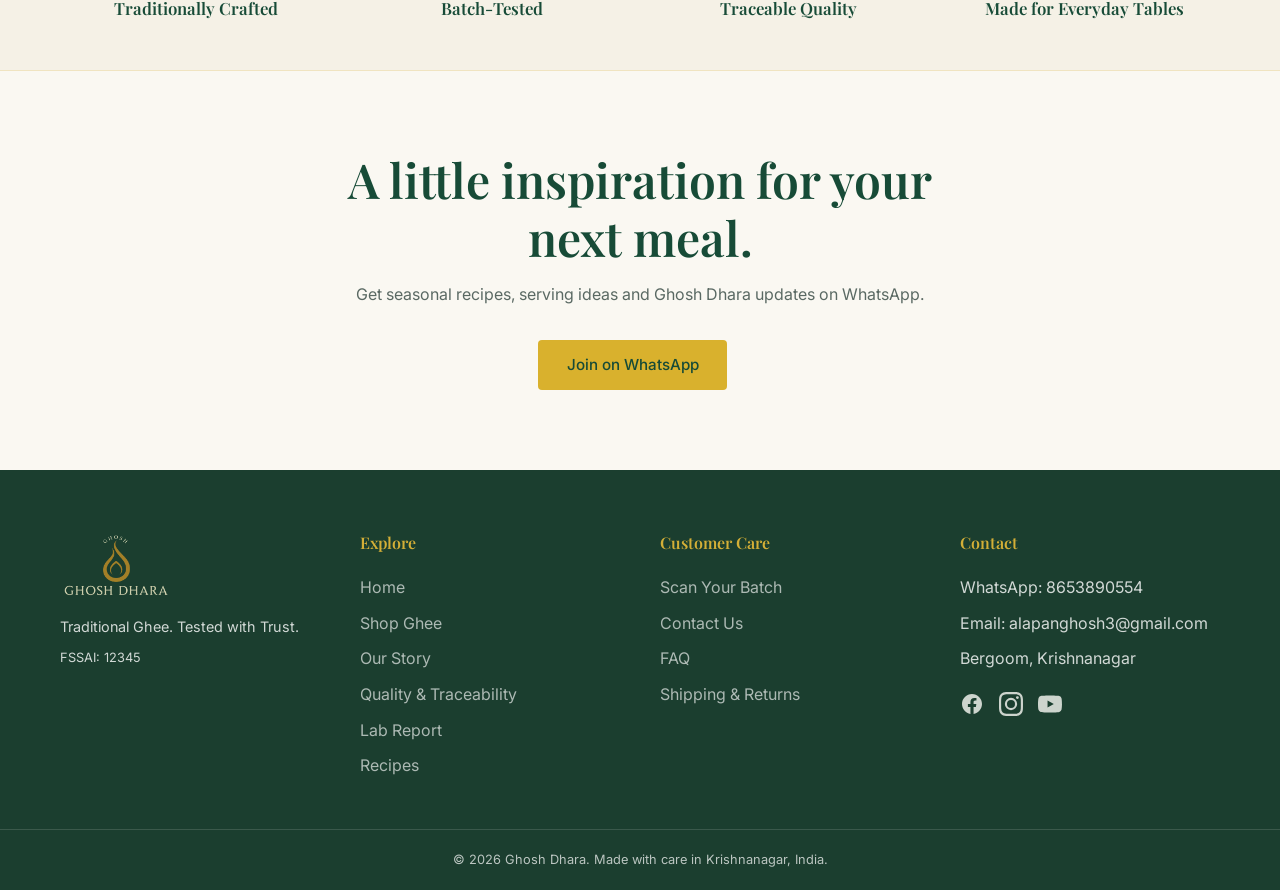
==== commit 2b450d8a: "Update recipes.html" ====
--- a/recipes.html
+++ b/recipes.html
@@ -106,7 +106,8 @@
                     <div class="image-wrapper cyclic-image-container">
                         <img src="https://images.unsplash.com/photo-1585937421612-70a008356fbe?auto=format&fit=crop&q=80&w=800" alt="Authentic Indian Dal Tadka overhead view" class="cyclic-img">
                         <img src="https://images.unsplash.com/photo-1512152272829-e3139592d56f?auto=format&fit=crop&q=80&w=800" alt="Comforting Indian Khichdi with ghee" class="cyclic-img">
-                        <img src="https://images.unsplash.com/photo-1552089123-2d26226fc2b7?auto=format&fit=crop&q=80&w=800" alt="Warm Jeera Rice prepared with ghee" class="cyclic-img">
+                        <img src="Ghi.png" alt="Warm Jeera Rice prepared with ghee" class="cyclic-img">
+                        <img src="Pure.png" alt="Warm Jeera Rice prepared with ghee" class="cyclic-img">
                     </div>
                     <div class="floating-label">Made for everyday cooking</div>
                     <div class="subtle-illustration">
@@ -146,7 +147,7 @@
                     <a href="shop.html" class="btn-primary-inverse">Discover Our Ghee</a>
                 </div>
                 <div class="editorial-visual">
-                    <img src="https://images.unsplash.com/photo-1546833998-316279930777?auto=format&fit=crop&q=80&w=800" alt="Golden ghee melting over warm food" loading="lazy">
+                    <img src="ghee.png" alt="Golden ghee melting over warm food" loading="lazy">
                 </div>
             </div>
         </section>
@@ -178,11 +179,16 @@
             <div class="invite-content">
                 <h2>A little inspiration for your next meal.</h2>
                 <p>Get seasonal recipes, serving ideas and Ghosh Dhara updates on WhatsApp.</p>
-                <a href="https://wa.me/YOURNUMBER" target="_blank" rel="noopener" class="btn-primary">Join on WhatsApp</a>
+                <a href="https://wa.me/8653890554" target="_blank" rel="noopener" class="btn-primary">Join on WhatsApp</a>
             </div>
         </section>
         <!-- Paste the <section class="hero-section"> down to the WhatsApp section here -->
     </main>
+
+
+
+
+    
 
 
     <!-- ========================================================= -->
@@ -247,6 +253,52 @@
             © 2026 Ghosh Dhara</span>. Made with care in Krishnanagar, India.
         </div>
     </footer>
+
+
+
+
+
+        <!-- TOAST SUCCESS MESSAGE -->
+    <div id="cartToast" class="toast-notification">✅ Product successfully added to cart!</div>
+
+    <!-- SLIDE-OUT CART DRAWER -->
+    <div class="cart-overlay" id="cartOverlay"></div>
+    <div class="cart-drawer" id="cartDrawer">
+        <div class="cart-header">
+            <h2 class="font-serif" style="font-size: 1.5rem;">Your Cart</h2>
+            <button class="close-cart" id="closeCart">×</button>
+        </div>
+        <div class="cart-items">
+            <!-- Empty state -->
+            <div style="text-align: center; color: #888; margin-top: 50px;">
+                <p>Your cart is currently empty.</p>
+                <a href="shop.html" class="btn-primary" style="margin-top: 20px;">Continue Shopping</a>
+            </div>
+            
+            <!-- Example of a populated cart item (Hidden for now) -->
+            <!-- 
+            <div style="display: flex; gap: 15px; border-bottom: 1px solid #eee; padding-bottom: 15px; margin-bottom: 15px;">
+                <div style="width: 80px; height: 80px; background: #f9f9f9;"></div>
+                <div style="flex: 1;">
+                    <h4 class="font-serif">[Brand Name] Traditional Ghee</h4>
+                    <p style="font-size: 0.8rem; color: #666;">500g Jar</p>
+                    <p style="font-weight: bold; color: var(--brand-gold);">₹[Price]</p>
+                </div>
+            </div> 
+            -->
+        </div>
+        <div class="cart-footer">
+            <div style="display: flex; justify-content: space-between; margin-bottom: 15px; font-weight: bold; font-size: 1.2rem;">
+                <span>Subtotal</span>
+                <span>₹0.00</span>
+            </div>
+            <p style="font-size: 0.8rem; color: #666; margin-bottom: 15px;">Shipping and taxes calculated at checkout.</p>
+            <button class="checkout-btn">Proceed to Secure Checkout</button>
+            <div style="text-align: center; margin-top: 10px; font-size: 0.8rem; opacity: 0.8;">
+                💳 Cards, UPI & Net Banking Accepted
+            </div>
+        </div>
+    </div>
     
     
 
@@ -304,6 +356,8 @@
         </div>
     </dialog>
 
+    <script src="script.js"></script>
+
     <!-- Scripts -->
     <script src="recipes.js"></script>
 </body>
--- a/style.css
+++ b/style.css
@@ -2214,3 +2214,62 @@
 body {
   padding-top: 65px !important; 
 }
+
+
+/* =========================================================
+   DESKTOP LOGO ADJUSTMENT (Size Increase & Left Shift)
+========================================================= */
+@media (min-width: 769px) {
+  header .logo img, 
+  header .brand-logo-img,
+  header .brand-logo img {
+    /* 1. Increase the size (Previous size was around 90px) */
+    max-width: 110px !important; 
+    height: auto !important;
+    
+    /* 2. Pull the logo towards the left edge */
+    margin-left: -20px !important; 
+  }
+}
+
+
+/* =========================================================
+   ACTIVE NAVIGATION LINK (Current Page Indicator)
+========================================================= */
+a.active-nav {
+    color: #D4AF37 !important; /* Premium Gold text */
+    font-weight: 700 !important;
+    position: relative !important;
+}
+
+/* The elegant gold underline */
+a.active-nav::after {
+    content: '';
+    position: absolute;
+    bottom: -6px; /* Pushes the line slightly below the text */
+    left: 0;
+    width: 100%;
+    height: 2px;
+    background-color: #D4AF37; 
+    border-radius: 2px;
+}
+
+
+
+
+/* =========================================================
+   CART DRAWER Z-INDEX FIX (Forces Cart OVER the Header)
+========================================================= */
+#cartOverlay {
+    /* Puts the dark background just above the header (which is 9999) */
+    z-index: 99998 !important; 
+}
+
+#cartDrawer, .cart-drawer, .cart-modal {
+    /* Puts the actual cart drawer above absolutely everything */
+    z-index: 99999 !important; 
+    
+    /* Ensures the cart physically touches the top of the browser */
+    top: 0 !important; 
+    margin-top: 0 !important;
+}
--- a/recipes.css
+++ b/recipes.css
@@ -249,4 +249,100 @@
 @media (max-width: 480px) {
     .hero-buttons { flex-direction: column; }
     .filter-pill { font-size: 0.85rem; padding: 0.5rem 1rem; }
-}+}
+
+/* =========================================================
+   HERO TEXT & BOTANICAL WATERMARK GRAPHIC
+========================================================= */
+.hero-content {
+    position: relative;
+    z-index: 1; /* Keeps your text and buttons clickable on top */
+}
+
+.hero-content p { 
+    font-size: 1.1rem; 
+    color: var(--text-light); 
+    margin-bottom: 2rem; 
+    max-width: 480px; 
+}
+
+
+
+
+/* =========================================================
+   BUTTON ALIGNMENT FIX
+========================================================= */
+.hero-buttons { 
+    display: flex !important; 
+    gap: 1rem !important; 
+    
+    /* This physically forces the buttons to start exactly on the left line */
+    justify-content: flex-start !important; 
+    align-items: center !important;
+    
+    width: 100% !important;
+    margin-left: 0 !important;
+    padding-left: 0 !important;
+    margin-top: 2rem !important; /* Adds a nice breathing room below the paragraph */
+}
+
+
+
+.hero-content::before {
+    content: '';
+    position: absolute;
+    top: -15%;
+    left: -5%;
+    width: 350px;
+    height: 350px;
+    
+    /* DO NOT change this link! It is the instruction manual for the drawing */
+    background-image: url("data:image/svg+xml,%3Csvg xmlns='http://www.w3.org/2000/svg' viewBox='0 0 100 100'%3E%3Cpath d='M50 0 C70 30, 90 50, 50 100 C10 50, 30 30, 50 0 Z' fill='none' stroke='%23D9B12D' stroke-width='1.5'/%3E%3Cpath d='M50 0 L50 100' stroke='%23D9B12D' stroke-width='1.5'/%3E%3Cpath d='M50 30 Q70 20 80 40' fill='none' stroke='%23D9B12D' stroke-width='1.5'/%3E%3Cpath d='M50 30 Q30 20 20 40' fill='none' stroke='%23D9B12D' stroke-width='1.5'/%3E%3Cpath d='M50 60 Q70 50 85 75' fill='none' stroke='%23D9B12D' stroke-width='1.5'/%3E%3Cpath d='M50 60 Q30 50 15 75' fill='none' stroke='%23D9B12D' stroke-width='1.5'/%3E%3C/svg%3E");
+    background-repeat: no-repeat;
+    background-size: contain;
+    
+    /* FIX 1: Increased from 0.08 to 0.25 so you can clearly see it */
+    opacity: 0.25; 
+    
+    /* FIX 2: Changed from -1 to 0 so it sits on top of the background, but under the text */
+    z-index: 0; 
+    
+    transform: rotate(-15deg);
+    pointer-events: none; 
+}
+
+/* FIX 3: Ensures your text stays layered safely on top of the new drawing */
+.hero-content h1, 
+.hero-content p, 
+.hero-content .eyebrow {
+    position: relative;
+    z-index: 2;
+}
+
+
+
+
+/* =========================================================
+   FORCE ACTIVE NAVIGATION UNDERLINE (Recipes Page Only)
+========================================================= */
+header a[href="recipes.html"],
+.desktop-nav a[href="recipes.html"],
+.nav-links a[href="recipes.html"] {
+    color: #D4AF37 !important; 
+    font-weight: 800 !important;
+    position: relative !important;
+}
+
+header a[href="recipes.html"]::after,
+.desktop-nav a[href="recipes.html"]::after,
+.nav-links a[href="recipes.html"]::after {
+    content: '' !important;
+    position: absolute !important;
+    bottom: -6px !important;
+    left: 0 !important;
+    width: 100% !important;
+    height: 2px !important;
+    background-color: #D4AF37 !important;
+    border-radius: 2px !important;
+    display: block !important;
+}
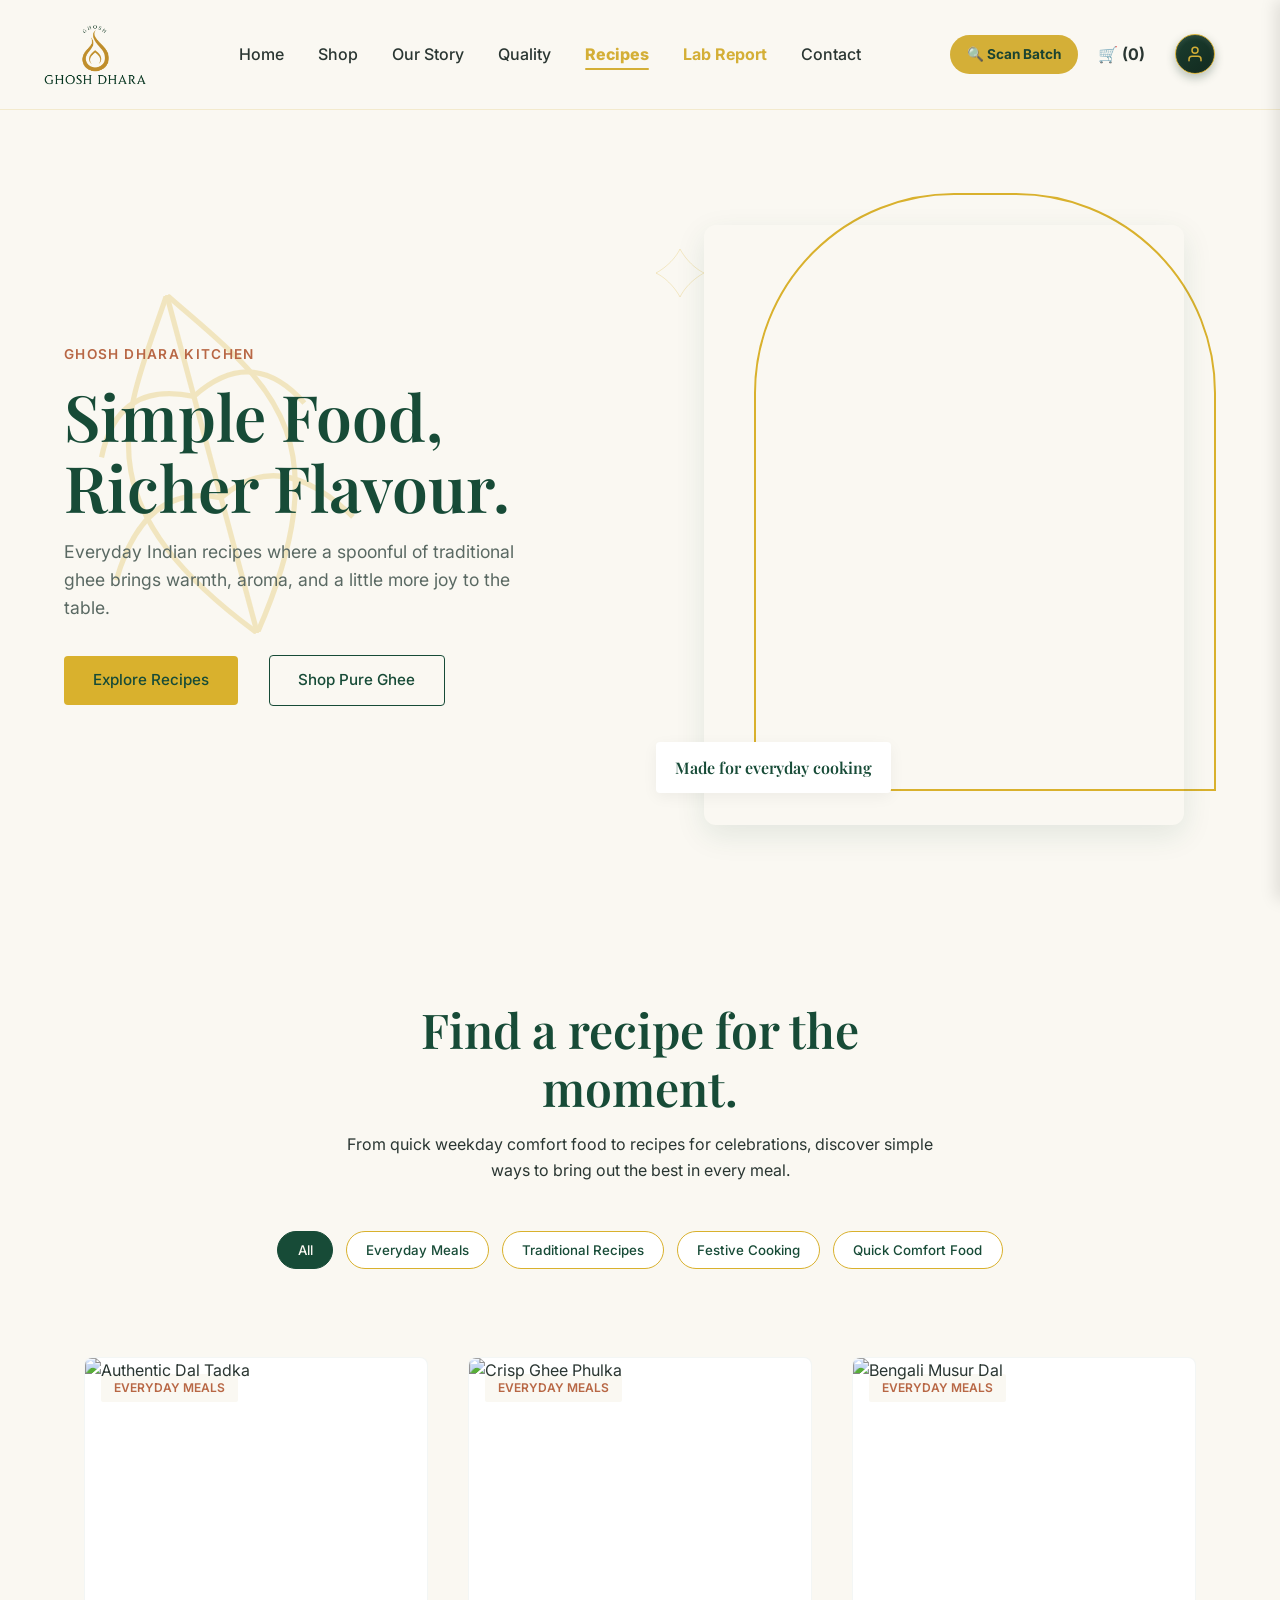
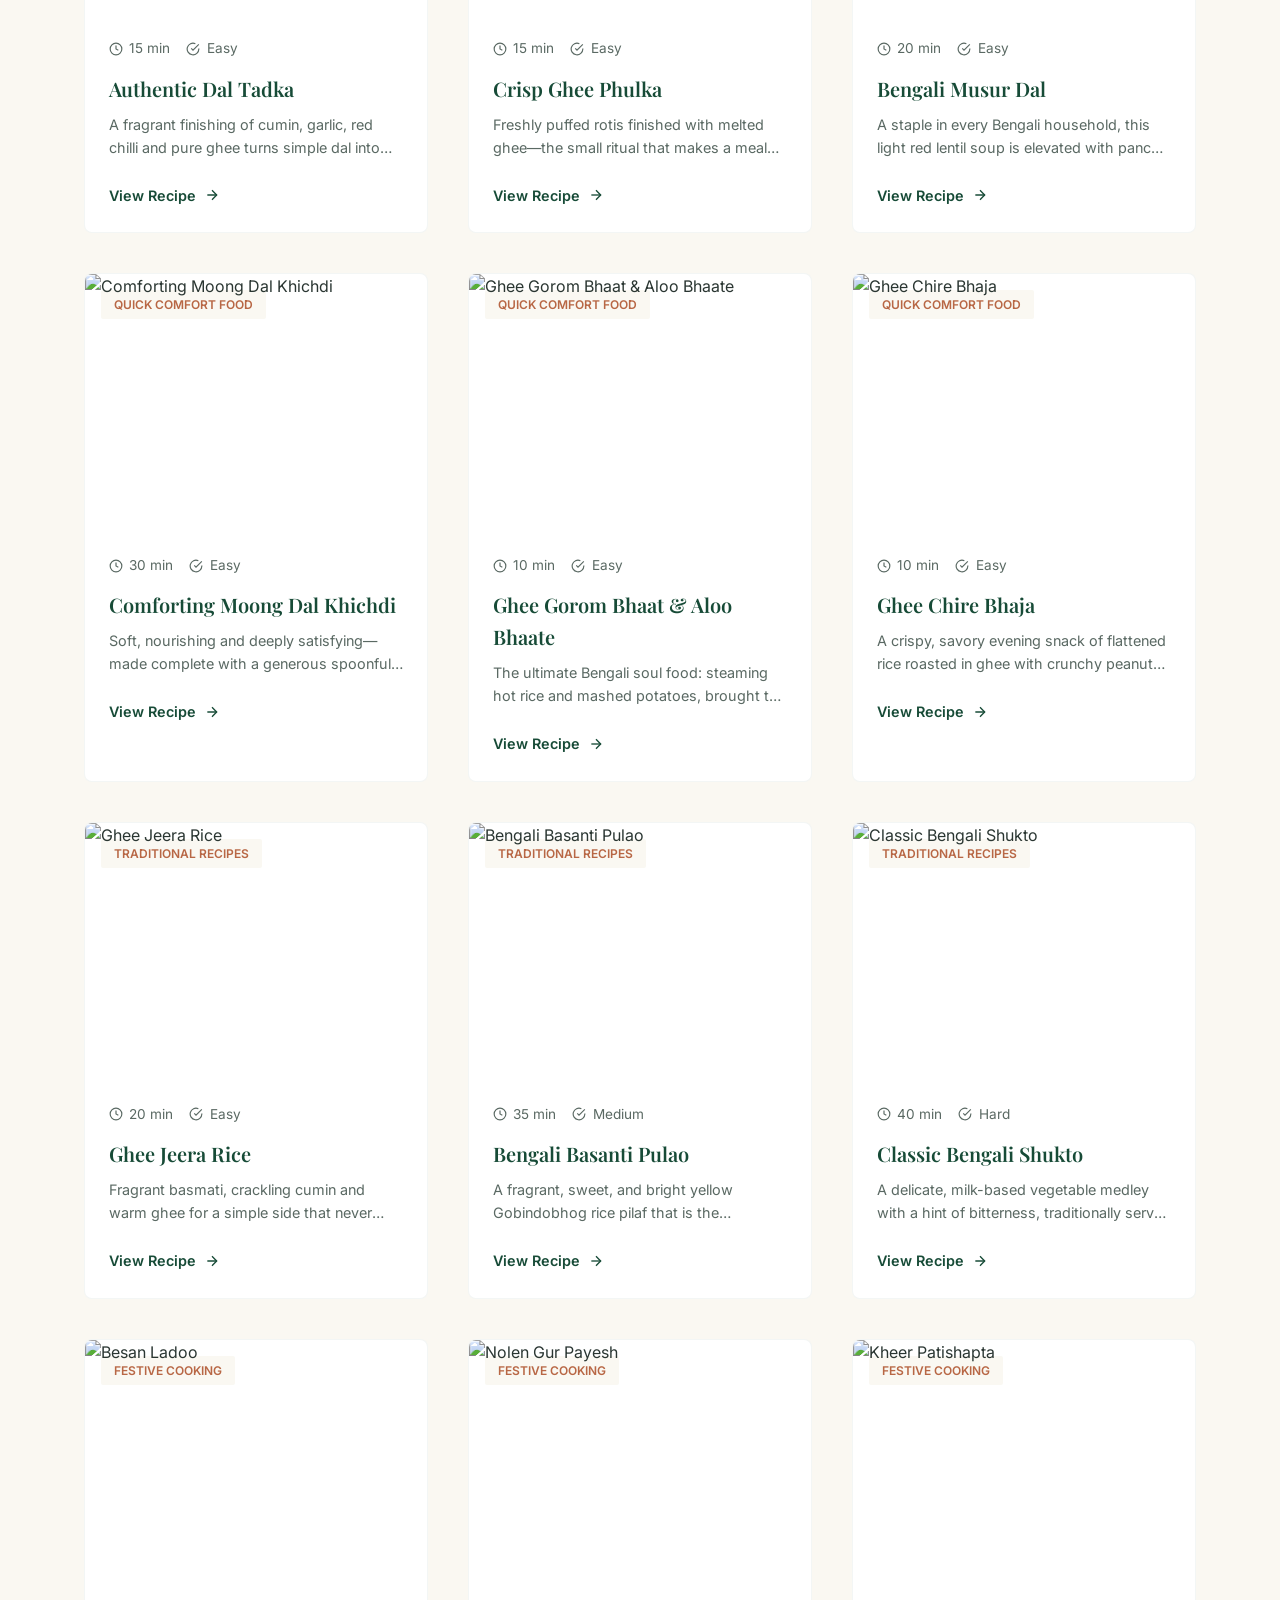
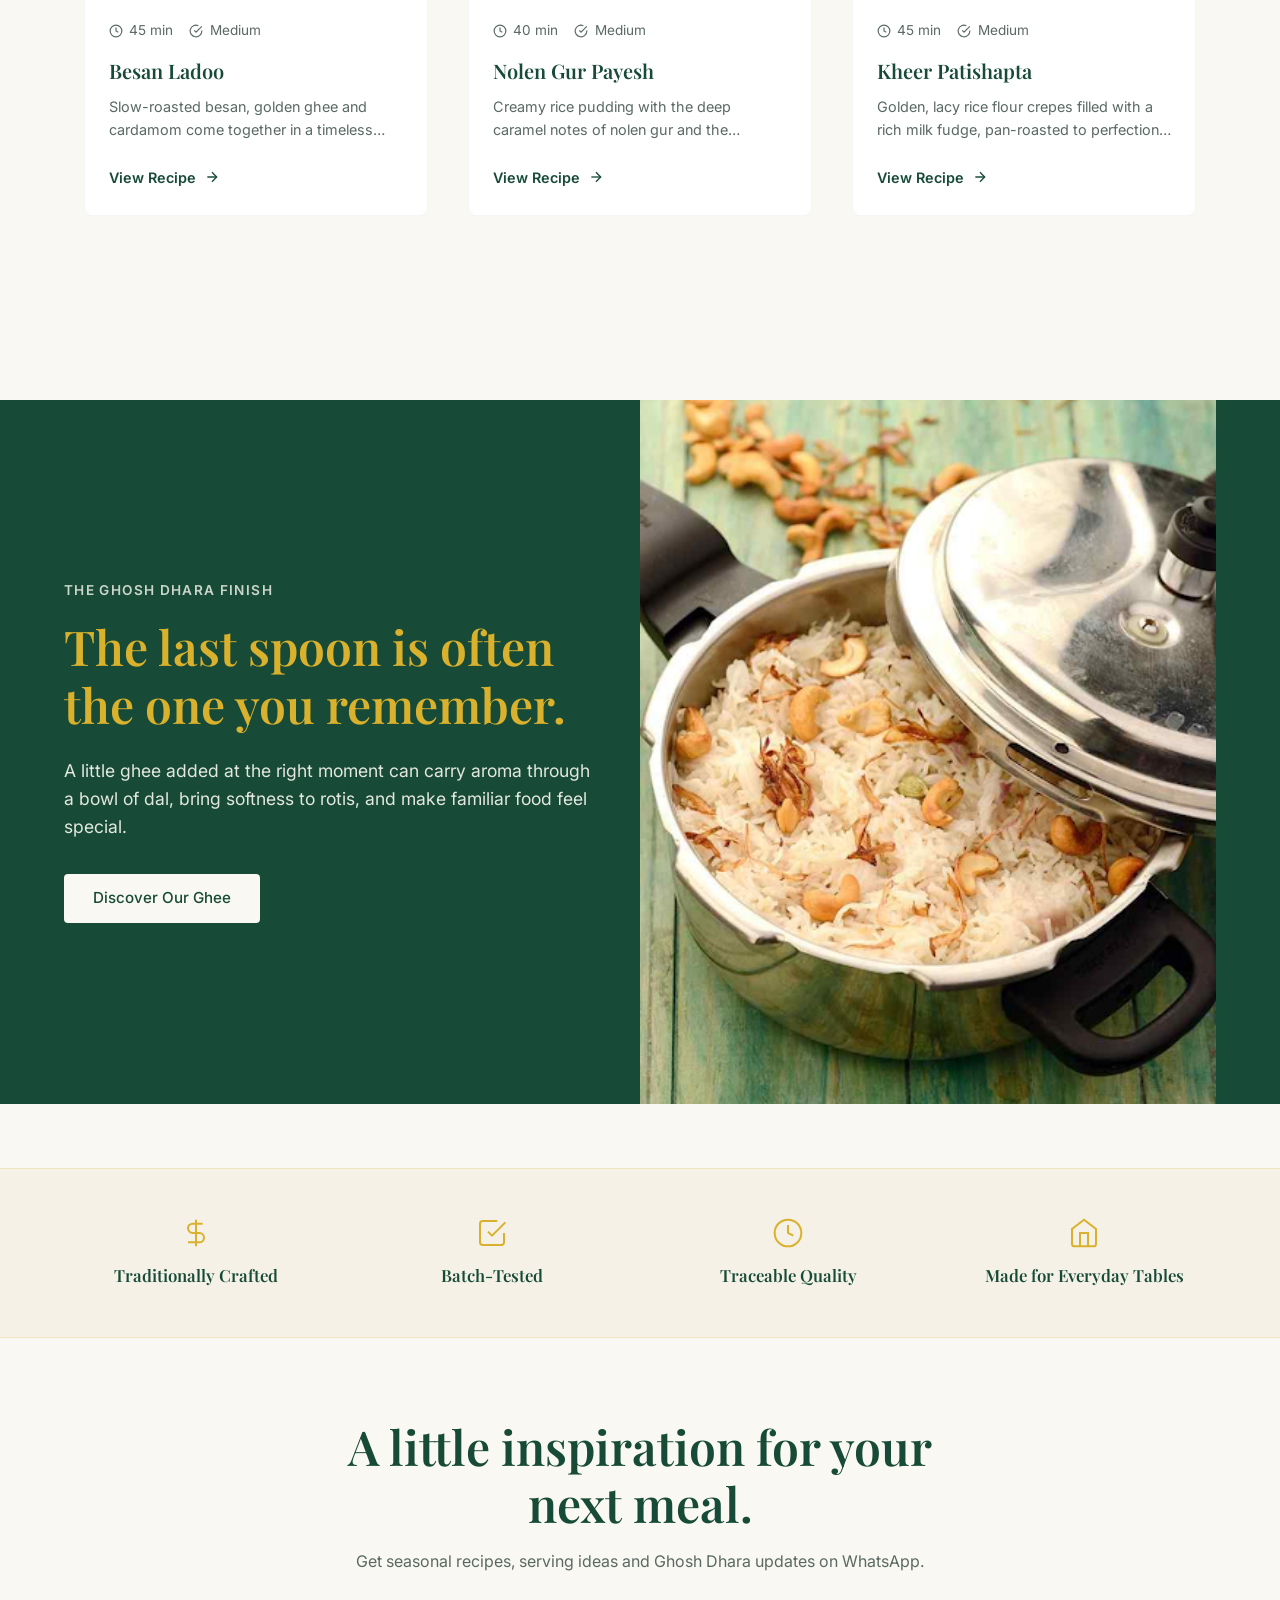
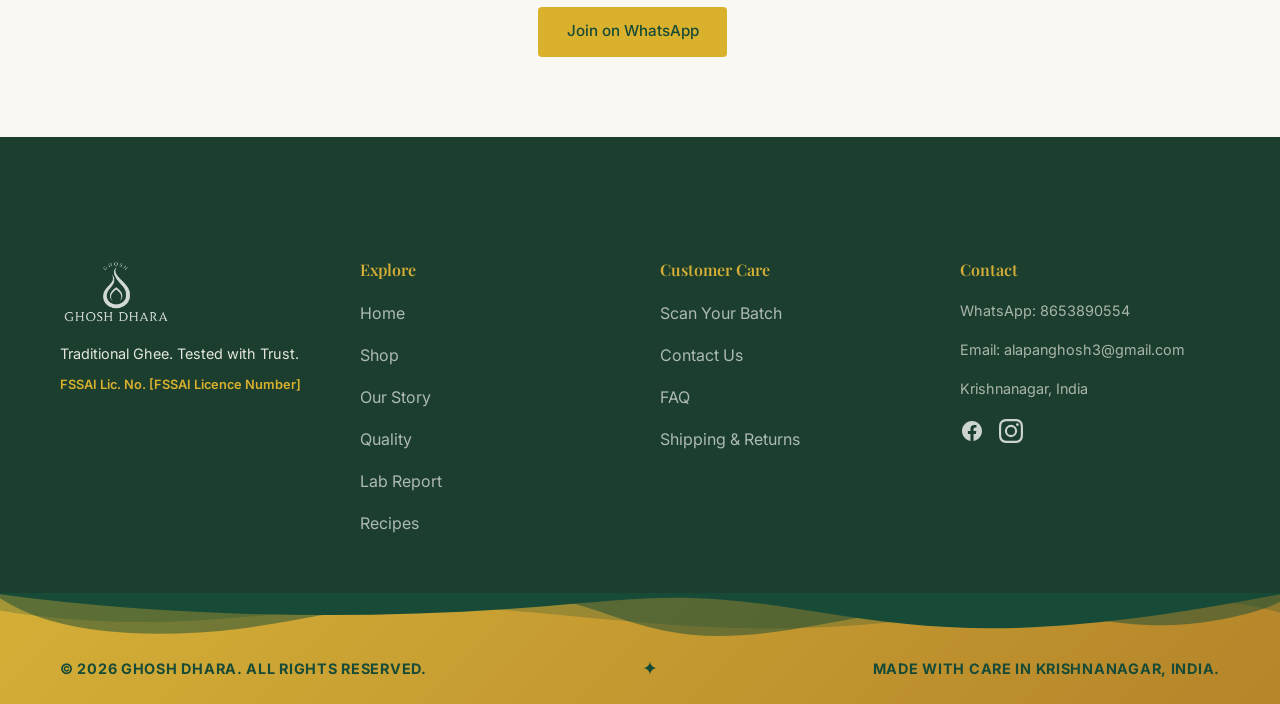
==== commit 6ff792b8: "Update recipes.html" ====
--- a/recipes.html
+++ b/recipes.html
@@ -19,69 +19,118 @@
     <!-- ========================================================= -->
     <!-- 1. HEADER: Paste your exact <header> from index.html here -->
     <!-- ========================================================= -->
-     <header>
-        <div class="container header-inner">
+    <header>
+    <!-- ========================================================= -->
+    <!-- 1. MOBILE HEADER (Clean Layout: Cart, Logo, Menu)         -->
+    <!-- ========================================================= -->
+    <div class="mobile-header-layout">
+        
+        <!-- LEFT: Cart Icon -->
+        <div class="mobile-header-left">
+            <!-- Note: Removed 'cart-icon-btn' here so JS only updates the badge number, keeping the SVG safe -->
+            <a href="#" class="mobile-cart-btn" onclick="window.openCart(); return false;" aria-label="Open Cart">
+                <svg viewBox="0 0 24 24" width="26" height="26" fill="none" stroke="#174B37" stroke-width="1.5">
+                    <circle cx="9" cy="21" r="1"></circle><circle cx="20" cy="21" r="1"></circle>
+                    <path d="M1 1h4l2.68 13.39a2 2 0 0 0 2 1.61h9.72a2 2 0 0 0 2-1.61L23 6H6"></path>
+                </svg>
+                <!-- This span is targeted by your JS to update just the number -->
+                <span class="cart-count">0</span>
+            </a>
+        </div>
+
+        <!-- CENTER: Brand Logo -->
+        <div class="mobile-header-center">
             <a href="index.html" class="logo">
-                <!-- Replace 'logo.png' with the actual file name of your logo -->
-                <img src="Logo.png" alt="Ghosh Family Ghee Logo" class="brand-logo-img">
+                <img src="Logo.png" alt="Ghosh Dhara Logo" class="brand-logo-img">
             </a>
-
-
-            <!-- PREMIUM MOBILE TRUST BADGE -->
-<!-- PREMIUM COMPACT TRUST BADGE (MOBILE ONLY) -->
-<div class="mobile-trust-badge">
-    <svg viewBox="0 0 24 24" fill="none" stroke="currentColor" stroke-width="2" stroke-linecap="round" stroke-linejoin="round">
-        <path d="M12 22s8-4 8-10V5l-8-3-8 3v7c0 6 8 10 8 10z"></path>
-        <path d="M9 12l2 2 4-4"></path>
-    </svg>
-    <span>CHEMICAL<br>FREE</span>
+        </div>
+
+        <!-- RIGHT: Hamburger Menu -->
+        <div class="mobile-header-right">
+            <button id="mobileMenuBtn" class="hamburger-btn" aria-label="Open Menu">
+                <svg viewBox="0 0 24 24" width="30" height="30" fill="none" stroke="#B86745" stroke-width="2">
+                    <path d="M3 12h18M3 6h18M3 18h18"></path>
+                </svg>
+            </button>
+        </div>
+    </div>
+
+    <!-- ========================================================= -->
+    <!-- 2. DESKTOP HEADER (Automatically hidden on mobile via CSS)-->
+    <!-- ========================================================= -->
+    <div class="container header-inner desktop-nav-only">
+        
+        <!-- Desktop Logo -->
+        <a href="index.html" class="logo">
+            <img src="Logo.png" alt="Ghosh Family Ghee Logo" class="brand-logo-img">
+        </a>
+        
+        <!-- Desktop Nav -->
+        <nav class="nav-links">
+            <a href="index.html">Home</a>
+            <a href="shop.html">Shop</a>
+            <a href="story.html">Our Story</a>
+            <a href="traceability.html">Quality</a>
+            <a href="recipes.html">Recipes</a>
+            <a href="lab-report.html" style="color: #D4AF37; font-weight: 700;">Lab Report</a>
+            <a href="contact.html">Contact</a>
+        </nav>
+        
+        <!-- Desktop Utilities: Scan, Account Login & Cart -->
+        <!-- Desktop Utilities: Scan, Cart & Account Login -->
+        <div style="display: flex; align-items: center; gap: 20px;">
+            
+            <a href="scan.html" class="header-scan-btn">🔍 Scan Batch</a>
+            
+            <!-- Desktop Cart Icon (Moved BEFORE the account icon) -->
+            <a href="#" class="cart-icon-btn text-brand-green" onclick="window.openCart(); return false;" style="font-weight: bold; text-decoration: none;">🛒 (0)</a>
+            
+            <!-- PREMIUM ACCOUNT LOGIN ICON (Now at the absolute far right!) -->
+            <a href="login.html" class="header-account-btn" aria-label="Sign In or Register">
+                <svg viewBox="0 0 24 24" fill="none" stroke="currentColor" stroke-width="2" stroke-linecap="round" stroke-linejoin="round" style="width: 24px; height: 24px;">
+                    <path d="M20 21v-2a4 4 0 0 0-4-4H8a4 4 0 0 0-4 4v2"></path>
+                    <circle cx="12" cy="7" r="4"></circle>
+                </svg>
+            </a>
+            
+        </div>
+    </div>
+</header>
+
+
+<!-- ========================================================= -->
+<!-- 3. PREMIUM MOBILE SLIDE-OUT DRAWER                        -->
+<!-- ========================================================= -->
+<div id="mobileNavOverlay" class="mobile-nav-overlay"></div>
+<div id="mobileNavDrawer" class="mobile-nav-drawer">
+    
+    <!-- Drawer Header (Logo & Close Button) -->
+    <div class="mobile-nav-header">
+        <img src="Logo.png" alt="Ghosh Dhara" style="max-width: 80px;">
+        <button id="closeMobileNav" class="close-nav-btn">&times;</button>
+    </div>
+    
+    <!-- Animated Nav Links (Merged from your old mobile menu) -->
+    <ul class="mobile-nav-links">
+        <li><a href="index.html">Home</a></li>
+        <li><a href="shop.html">Shop Ghee</a></li>
+        <li><a href="story.html">Our Story</a></li>
+        <li><a href="traceability.html">Quality & Traceability</a></li>
+        <li><a href="scan.html" style="color: #D9B12D;">🔍 Scan Your Batch</a></li>
+        <li><a href="recipes.html">Recipes</a></li>
+        <li><a href="lab-report.html">Lab Reports</a></li>
+        <li><a href="faq.html">FAQ</a></li>
+        <li><a href="contact.html">Contact Us</a></li>
+        <li><a href="shipping-returns.html">Shipping & Returns</a></li>
+    </ul>
+
+    <!-- Beautiful Account Section at bottom of drawer -->
+    <div class="mobile-account-section">
+        <h3>My Account</h3>
+        <a href="login.html" class="btn-mobile-login">LOG IN</a>
+        <a href="register.html" class="btn-mobile-register">REGISTER</a>
+    </div>
 </div>
-
-            <!-- PREMIUM MOBILE CENTER SEAL -->
-<div class="mobile-center-seal">
-    <span class="seal-text">100% Pure</span>
-    <span class="seal-icon">🌿</span>
-</div>
-            
-            <!-- Desktop Nav -->
-            <nav class="nav-links">
-                <a href="index.html">Home</a>
-                <a href="shop.html">Shop</a>
-                <a href="story.html">Our Story</a>
-                <a href="traceability.html">Quality</a>
-                <a href="recipes.html">Recipes</a>
-                <a href="lab-report.html" style="color: #D4AF37; font-weight: 700;">Lab Report</a>
-                <a href="contact.html">Contact</a>
-            </nav>
-            
-            <!-- Utilities: Scan, Cart & Mobile Menu -->
-            <div style="display: flex; align-items: center; gap: 20px;">
-                <a href="scan.html" class="header-scan-btn">🔍 Scan Batch</a>
-                <!-- PREMIUM ACCOUNT LOGIN ICON -->
-<a href="login.html" class="header-account-btn" aria-label="Sign In or Register">
-    <svg viewBox="0 0 24 24" fill="none" stroke="currentColor" stroke-width="2" stroke-linecap="round" stroke-linejoin="round">
-        <path d="M20 21v-2a4 4 0 0 0-4-4H8a4 4 0 0 0-4 4v2"></path>
-        <circle cx="12" cy="7" r="4"></circle>
-    </svg>
-</a>
-                <a href="#" class="cart-icon-btn text-brand-green" style="font-weight: bold;">🛒 (0)</a>
-                <button id="mobileMenuBtn" class="mobile-menu-btn">☰</button>
-            </div>
-        </div>
-
-        <!-- Mobile Nav (Hidden on Desktop) -->
-        <div id="mobileNav" class="mobile-nav">
-            <a href="index.html">Home</a>
-            <a href="shop.html">Shop Ghee</a>
-            <a href="story.html">Our Story</a>
-            <a href="traceability.html">Quality & Traceability</a>
-            <a href="scan.html" style="color: var(--brand-gold);">🔍 Scan Your Batch</a>
-            <a href="recipes.html">Recipes</a>
-            <a href="faq.html">FAQ</a>
-            <a href="contact.html">Contact Us</a>
-            <a href="shipping-returns.html">Shipping & Returns</a>
-        </div>
-    </header>
 
     
 
@@ -194,63 +243,67 @@
     <!-- ========================================================= -->
     <!-- 3. FOOTER: Paste your exact <footer> from index.html here -->
     <!-- ========================================================= -->
-
-     <footer style="background: #1B3E2F !important; background-color: #1B3E2F !important; opacity: 1 !important; backdrop-filter: none !important; position: relative; z-index: 50;">
-        <div class="container footer-grid">
+ <footer style="background: #174B37; position: relative; z-index: 50;">
+        <div class="container footer-grid" style="padding-top: 60px; padding-bottom: 95px;">
             <div>
                 <a href="index.html">
-                    <!-- You can use the same logo, or a white/light version if your footer is dark -->
-                    <img src="Logo 3.png" alt="Ghosh Family Ghee Logo" class="brand-logo-img-footer">
+                    <img src="Logo.png" alt="Ghosh Dhara Logo" class="brand-logo-img-footer" style="max-width: 120px; filter: brightness(0) invert(1);">
                 </a>
-                <p style="opacity: 0.8; font-size: 0.9rem;">Traditional Ghee. Tested with Trust.</p>
-                <p style="opacity: 0.8; font-size: 0.8rem; margin-top: 10px;">FSSAI: 12345</p>
-            </div>
+                <p style="color: #FAF8F2; opacity: 0.9; font-size: 0.9rem; margin-top: 15px;">Traditional Ghee. Tested with Trust.</p>
+                <p style="color: #D9B12D; font-size: 0.8rem; margin-top: 10px; font-weight: 600;">FSSAI Lic. No. [FSSAI Licence Number]</p>
+            </div>
+            
             <div>
-                <h4>Explore</h4>
-                <ul>
-                    <li><a href="index.html">Home</a></li>
-                    <li><a href="shop.html">Shop Ghee</a></li>
-                    <li><a href="story.html">Our Story</a></li>
-                    <li><a href="traceability.html">Quality & Traceability</a></li>
-                    <li><a href="lab-report.html">Lab Report</a></li>
-                    <li><a href="recipes.html">Recipes</a></li>
+                <h4 style="color: #D9B12D; margin-bottom: 15px; font-family: 'Playfair Display', serif;">Explore</h4>
+                <ul style="list-style: none; padding: 0; line-height: 2;">
+                    <li><a href="index.html" style="color: #FAF8F2; text-decoration: none; opacity: 0.8;">Home</a></li>
+                    <li><a href="shop.html" style="color: #FAF8F2; text-decoration: none; opacity: 0.8;">Shop</a></li>
+                    <li><a href="story.html" style="color: #FAF8F2; text-decoration: none; opacity: 0.8;">Our Story</a></li>
+                    <li><a href="traceability.html" style="color: #FAF8F2; text-decoration: none; opacity: 0.8;">Quality</a></li>
+                    <li><a href="lab-report.html" style="color: #FAF8F2; text-decoration: none; opacity: 0.8;">Lab Report</a></li>
+                    <li><a href="recipes.html" style="color: #FAF8F2; text-decoration: none; opacity: 0.8;">Recipes</a></li>
                 </ul>
             </div>
+            
             <div>
-                <h4>Customer Care</h4>
-                <ul>
-                    <li><a href="scan.html">Scan Your Batch</a></li>
-                    <li><a href="contact.html">Contact Us</a></li>
-                    <li><a href="faq.html">FAQ</a></li>
-                    <li><a href="shipping-returns.html">Shipping & Returns</a></li>
+                <h4 style="color: #D9B12D; margin-bottom: 15px; font-family: 'Playfair Display', serif;">Customer Care</h4>
+                <ul style="list-style: none; padding: 0; line-height: 2;">
+                    <li><a href="scan.html" style="color: #FAF8F2; text-decoration: none; opacity: 0.8;">Scan Your Batch</a></li>
+                    <li><a href="contact.html" style="color: #FAF8F2; text-decoration: none; opacity: 0.8;">Contact Us</a></li>
+                    <li><a href="faq.html" style="color: #FAF8F2; text-decoration: none; opacity: 0.8;">FAQ</a></li>
+                    <li><a href="shipping-returns.html" style="color: #FAF8F2; text-decoration: none; opacity: 0.8;">Shipping & Returns</a></li>
                 </ul>
             </div>
+            
             <div>
-                <h4>Contact</h4>
-                <ul>
+                <h4 style="color: #D9B12D; margin-bottom: 15px; font-family: 'Playfair Display', serif;">Contact</h4>
+                <ul style="list-style: none; padding: 0; line-height: 2; color: #FAF8F2; opacity: 0.8; font-size: 0.9rem;">
                     <li>WhatsApp: 8653890554</li>
                     <li>Email: alapanghosh3@gmail.com</li>
-                    <li>Bergoom, Krishnanagar</li>
+                    <li>Krishnanagar, India</li>
                 </ul>
-                <!-- Social Media Icons -->
-                <div class="social-icons">
-                    <!-- Facebook -->
-                    <a href="#" aria-label="Facebook">
-                        <svg viewBox="0 0 24 24"><path d="M22 12c0-5.523-4.477-10-10-10S2 6.477 2 12c0 4.991 3.657 9.128 8.438 9.878v-6.987h-2.54V12h2.54V9.797c0-2.506 1.492-3.89 3.777-3.89 1.094 0 2.238.195 2.238.195v2.46h-1.26c-1.243 0-1.63.771-1.63 1.562V12h2.773l-.443 2.89h-2.33v6.988C18.343 21.128 22 16.991 22 12z"/></svg>
-                    </a>
-                    <!-- Instagram -->
-                    <a href="#" aria-label="Instagram">
-                        <svg viewBox="0 0 24 24"><path d="M12 2.163c3.204 0 3.584.012 4.85.07 3.252.148 4.771 1.691 4.919 4.919.058 1.265.069 1.645.069 4.849 0 3.205-.012 3.584-.069 4.849-.149 3.225-1.664 4.771-4.919 4.919-1.266.058-1.644.07-4.85.07-3.204 0-3.584-.012-4.849-.07-3.26-.149-4.771-1.699-4.919-4.92-.058-1.265-.07-1.644-.07-4.849 0-3.204.013-3.583.07-4.849.149-3.227 1.664-4.771 4.919-4.919 1.266-.057 1.645-.069 4.849-.069zM12 0C8.741 0 8.333.014 7.053.072 2.695.272.273 2.69.073 7.052.014 8.333 0 8.741 0 12c0 3.259.014 3.668.072 4.948.2 4.358 2.618 6.78 6.98 6.98C8.333 23.986 8.741 24 12 24c3.259 0 3.668-.014 4.948-.072 4.354-.2 6.782-2.618 6.979-6.98.059-1.28.073-1.689.073-4.948 0-3.259-.014-3.667-.072-4.947-.196-4.354-2.617-6.78-6.979-6.98C15.668.014 15.259 0 12 0zm0 5.838a6.162 6.162 0 100 12.324 6.162 6.162 0 000-12.324zM12 16a4 4 0 110-8 4 4 0 010 8zm6.406-11.845a1.44 1.44 0 100 2.881 1.44 1.44 0 000-2.881z"/></svg>
-                    </a>
-                    <!-- YouTube -->
-                    <a href="#" aria-label="YouTube">
-                        <svg viewBox="0 0 24 24"><path d="M23.498 6.186a3.016 3.016 0 0 0-2.122-2.136C19.505 3.5 12 3.5 12 3.5s-7.505 0-9.377.55a3.016 3.016 0 0 0-2.122 2.136C0 8.07 0 12 0 12s0 3.93.501 5.814a3.016 3.016 0 0 0 2.122 2.136c1.872.55 9.377.55 9.377.55s7.505 0 9.377-.55a3.016 3.016 0 0 0 2.122-2.136C24 15.93 24 12 24 12s0-3.93-.502-5.814zM9.545 15.568V8.432L15.818 12l-6.273 3.568z"/></svg>
-                    </a>
-                </div>
-            </div>
-        </div>
-        <div style="text-align: center; border-top: 1px solid rgba(250,250,245,0.2); padding-top: 20px; font-size: 0.8rem; opacity: 0.7;">
-            © 2026 Ghosh Dhara</span>. Made with care in Krishnanagar, India.
+                <div class="social-icons" style="margin-top: 15px; display: flex; gap: 15px;">
+                    <!-- Social SVGs go here -->
+                    <a href="#" style="color: #FAF8F2;"><svg width="20" height="20" viewBox="0 0 24 24" fill="currentColor"><path d="M22 12c0-5.523-4.477-10-10-10S2 6.477 2 12c0 4.991 3.657 9.128 8.438 9.878v-6.987h-2.54V12h2.54V9.797c0-2.506 1.492-3.89 3.777-3.89 1.094 0 2.238.195 2.238.195v2.46h-1.26c-1.243 0-1.63.771-1.63 1.562V12h2.773l-.443 2.89h-2.33v6.988C18.343 21.128 22 16.991 22 12z"/></svg></a>
+                    <a href="#" style="color: #FAF8F2;"><svg width="20" height="20" viewBox="0 0 24 24" fill="currentColor"><path d="M12 2.163c3.204 0 3.584.012 4.85.07 3.252.148 4.771 1.691 4.919 4.919.058 1.265.069 1.645.069 4.849 0 3.205-.012 3.584-.069 4.849-.149 3.225-1.664 4.771-4.919 4.919-1.266.058-1.644.07-4.85.07-3.204 0-3.584-.012-4.849-.07-3.26-.149-4.771-1.699-4.919-4.92-.058-1.265-.07-1.644-.07-4.849 0-3.204.013-3.583.07-4.849.149-3.227 1.664-4.771 4.919-4.919 1.266-.057 1.645-.069 4.849-.069zM12 0C8.741 0 8.333.014 7.053.072 2.695.272.273 2.69.073 7.052.014 8.333 0 8.741 0 12c0 3.259.014 3.668.072 4.948.2 4.358 2.618 6.78 6.98 6.98C8.333 23.986 8.741 24 12 24c3.259 0 3.668-.014 4.948-.072 4.354-.2 6.782-2.618 6.979-6.98.059-1.28.073-1.689.073-4.948 0-3.259-.014-3.667-.072-4.947-.196-4.354-2.617-6.78-6.979-6.98C15.668.014 15.259 0 12 0zm0 5.838a6.162 6.162 0 100 12.324 6.162 6.162 0 000-12.324zM12 16a4 4 0 110-8 4 4 0 010 8zm6.406-11.845a1.44 1.44 0 100 2.881 1.44 1.44 0 000-2.881z"/></svg></a>
+                </div>
+            </div>
+        </div>
+
+        <!-- Layered Liquid Wave Base -->
+        <div class="premium-footer-bottom">
+            <div class="footer-shape-divider">
+                <svg xmlns="http://www.w3.org/2000/svg" viewBox="0 0 1200 120" preserveAspectRatio="none">
+                    <path d="M0,0 V46.29c47.79,22.2,103.59,32.17,158,28,70.36-5.37,136.33-33.31,206.8-37.5C438.64,32.43,512.34,53.67,583,72.05c69.27,18,138.3,24.88,209.4,13.08,36.15-6,69.85-17.84,104.45-29.34C989.49,25,1113-14.29,1200,52.47V0Z" opacity=".25" fill="#174B37"></path>
+                    <path d="M0,0 V15.81C13,36.92,27.64,56.86,47.69,72.05,99.41,111.27,165,111,224.58,91.58c31.15-10.15,60.09-26.07,89.67-39.8,40.92-19,84.73-46,130.83-49.67,36.26-2.85,70.9,9.42,98.6,31.56,31.77,25.39,62.32,62,103.63,73,40.44,10.79,81.35-6.69,119.13-24.28s75.16-39,116.92-43.05c59.73-5.85,113.28,22.88,168.9,38.84,30.2,8.66,59,6.17,87.09-7.5,22.43-10.89,48-26.93,60.65-49.24V0Z" opacity=".5" fill="#174B37"></path>
+                    <path d="M0,0 V5.63C149.93,59,314.09,71.32,475.83,42.57c43-7.64,84.23-20.12,127.61-26.46,59-8.63,112.48,12.24,165.56,35.4C827.93,77.22,886,95.24,951.2,90c86.53-7,172.46-45.71,248.8-84.81V0Z" fill="#174B37"></path>
+                </svg>
+            </div>
+            <div class="container footer-bottom-inner">
+                <div class="copyright-text">&copy; 2026 Ghosh Dhara. All Rights Reserved.</div>
+                <div class="footer-decorative-icon">✦</div>
+                <div class="made-with-care">Made with care in Krishnanagar, India.</div>
+            </div>
         </div>
     </footer>
 
@@ -258,7 +311,7 @@
 
 
 
-        <!-- TOAST SUCCESS MESSAGE -->
+     <!-- TOAST SUCCESS MESSAGE -->
     <div id="cartToast" class="toast-notification">✅ Product successfully added to cart!</div>
 
     <!-- SLIDE-OUT CART DRAWER -->
--- a/style.css
+++ b/style.css
@@ -2273,3 +2273,363 @@
     top: 0 !important; 
     margin-top: 0 !important;
 }
+
+
+
+
+
+/* =========================================================
+   MOBILE HEADER REDESIGN (Clean, Elegant & Animated)
+========================================================= */
+
+/* 1. Hide the mobile drawer and new header on desktop screens */
+.mobile-header-layout, .mobile-nav-drawer, .mobile-nav-overlay {
+    display: none;
+}
+
+@media (max-width: 768px) {
+    /* 2. Hide desktop elements to keep mobile clean */
+    .desktop-nav-only {
+        display: none !important;
+    }
+
+    /* 3. The Perfect Left/Center/Right Layout (Updated for Signature Brand Colors) */
+    /* 3. The Perfect Left/Center/Right Layout (Slim & Blended Background) */
+    .mobile-header-layout {
+        display: flex;
+        justify-content: space-between;
+        align-items: center;
+        width: 100%;
+        
+        /* REDUCED: Tightened from 15px to 8px to remove the excess vertical free space */
+        padding: 8px 20px; 
+        
+        /* UPDATED: Changed from deep cream to pure white to seamlessly match the kitchen section */
+        background: #FFFFFF; 
+        
+        border-bottom: none; 
+    }
+    
+    .mobile-header-left, .mobile-header-right {
+        flex: 1; 
+        display: flex;
+        align-items: center;
+    }
+    .mobile-header-left { justify-content: flex-start; }
+    .mobile-header-right { justify-content: flex-end; }
+    .mobile-header-center { flex: 2; display: flex; justify-content: center; }
+    
+    .mobile-header-center img {
+        /* ADJUSTED: Scaled down slightly from 95px to 85px to perfectly fit the new, slimmer header */
+        max-width: 85px; 
+        height: auto;
+    }
+
+
+    
+
+    /* 4. Mobile Cart Icon Styling */
+    .mobile-cart-btn {
+        position: relative;
+        text-decoration: none;
+        display: inline-flex;
+    }
+    .mobile-cart-btn .cart-count {
+        position: absolute;
+        top: -5px;
+        right: -8px;
+        background: #D9B12D; /* Gold */
+        color: #fff;
+        font-size: 11px;
+        font-weight: 700;
+        width: 18px;
+        height: 18px;
+        display: flex;
+        align-items: center;
+        justify-content: center;
+        border-radius: 50%;
+    }
+
+    /* 5. Hamburger Button Styling */
+    .hamburger-btn {
+        background: none;
+        border: none;
+        padding: 0;
+        cursor: pointer;
+    }
+
+    /* =========================================================
+       PREMIUM SLIDE-OUT DRAWER ANIMATIONS
+    ========================================================= */
+    .mobile-nav-overlay {
+        display: block;
+        position: fixed;
+        top: 0; left: 0; width: 100%; height: 100%;
+        background: rgba(0,0,0,0.6);
+        z-index: 99990;
+        opacity: 0;
+        visibility: hidden;
+        transition: all 0.4s ease;
+    }
+    .mobile-nav-overlay.active {
+        opacity: 1;
+        visibility: visible;
+    }
+
+.mobile-nav-drawer {
+        display: flex;
+        flex-direction: column;
+        position: fixed;
+        
+        /* 1. ANCHOR TO TOP AND BOTTOM */
+        top: 0;
+        bottom: 0; 
+        
+        right: -100%; 
+        width: 85%;
+        max-width: 380px;
+        
+        /* 2. THE FIX: Use 100% instead of 100vh */
+        height: 100%; 
+        
+        background: #FAF8F2; 
+        z-index: 99995;
+        transition: right 0.5s cubic-bezier(0.4, 0, 0.2, 1);
+        box-shadow: -10px 0 30px rgba(0,0,0,0.15);
+        
+        /* Adding a little extra bottom padding so the last button isn't hugging the screen edge */
+        padding: 25px 30px 40px 30px; 
+        
+        box-sizing: border-box; 
+        overflow-y: auto; 
+        -webkit-overflow-scrolling: touch; 
+    }
+    .mobile-nav-drawer.active {
+        right: 0; /* Slides in */
+    }
+
+    .mobile-nav-header {
+        display: flex;
+        justify-content: space-between;
+        align-items: center;
+        margin-bottom: 40px;
+        padding-bottom: 20px;
+        border-bottom: 1px solid rgba(217, 177, 45, 0.3); /* Thin gold line */
+    }
+
+    .close-nav-btn {
+        background: none;
+        border: none;
+        font-size: 36px;
+        color: #B86745; /* Terracotta */
+        cursor: pointer;
+        line-height: 1;
+    }
+
+    /* STAGGERED TEXT ANIMATION EFFECT */
+    .mobile-nav-links {
+        list-style: none;
+        padding: 0;
+        margin: 0;
+        flex-grow: 1;
+    }
+    .mobile-nav-links li {
+        margin-bottom: 25px;
+        opacity: 0;
+        transform: translateX(30px); /* Starts pushed slightly right */
+        transition: opacity 0.5s ease, transform 0.5s cubic-bezier(0.4, 0, 0.2, 1);
+    }
+    .mobile-nav-drawer.active .mobile-nav-links li {
+        opacity: 1;
+        transform: translateX(0); /* Glides into place */
+    }
+    
+    /* This creates the beautiful cascading delay effect */
+    .mobile-nav-drawer.active .mobile-nav-links li:nth-child(1) { transition-delay: 0.1s; }
+    .mobile-nav-drawer.active .mobile-nav-links li:nth-child(2) { transition-delay: 0.15s; }
+    .mobile-nav-drawer.active .mobile-nav-links li:nth-child(3) { transition-delay: 0.2s; }
+    .mobile-nav-drawer.active .mobile-nav-links li:nth-child(4) { transition-delay: 0.25s; }
+    .mobile-nav-drawer.active .mobile-nav-links li:nth-child(5) { transition-delay: 0.3s; }
+    .mobile-nav-drawer.active .mobile-nav-links li:nth-child(6) { transition-delay: 0.35s; }
+    .mobile-nav-drawer.active .mobile-nav-links li:nth-child(7) { transition-delay: 0.4s; }
+
+    .mobile-nav-links a {
+        text-decoration: none;
+        color: #174B37;
+        font-size: 1.25rem;
+        font-family: 'Playfair Display', serif;
+        font-weight: 600;
+        display: block;
+    }
+
+    /* ATTRACTIVE ACCOUNT SECTION */
+    .mobile-account-section {
+        margin-top: 30px;
+        padding-top: 30px;
+        opacity: 0;
+        transform: translateY(20px);
+        transition: opacity 0.5s ease 0.5s, transform 0.5s ease 0.5s;
+    }
+    .mobile-nav-drawer.active .mobile-account-section {
+        opacity: 1;
+        transform: translateY(0);
+    }
+    
+    .mobile-account-section h3 {
+        color: #B86745;
+        font-family: 'Inter', sans-serif;
+        font-size: 1.1rem;
+        margin-bottom: 20px;
+        font-weight: 600;
+    }
+    .btn-mobile-login, .btn-mobile-register {
+        display: block;
+        width: 100%;
+        text-align: center;
+        padding: 15px;
+        border-radius: 30px;
+        font-weight: 700;
+        text-decoration: none;
+        margin-bottom: 12px;
+        font-size: 0.95rem;
+        letter-spacing: 0.05em;
+        transition: all 0.3s ease;
+    }
+    .btn-mobile-login {
+        background-color: #B86745; 
+        color: #ffffff;
+    }
+    .btn-mobile-register {
+        background-color: transparent;
+        border: 2px solid #E5D5C5;
+        color: #B86745;
+    }
+}
+
+
+/* =========================================================
+   SCROLL LOCK (Prevents background scrolling)
+========================================================= */
+body.no-scroll {
+    overflow: hidden !important;
+}
+
+
+
+/* =========================================================
+   PREMIUM FOOTER BOTTOM (Golden Foundation Bar)
+========================================================= */
+/* =========================================================
+   PREMIUM FOOTER BOTTOM (Flowing Wave Edition)
+========================================================= */
+/* =========================================================
+   PREMIUM FOOTER BOTTOM (Layered Wave & Bottom Lock Fix)
+========================================================= */
+
+/* 1. Prevents the gold bar from covering up your footer links */
+.footer-grid {
+    padding-bottom: 95px !important; 
+}
+
+/* 2. The Gold Bar (Locked to absolute bottom) */
+.premium-footer-bottom {
+    position: absolute;
+    bottom: 0;       /* This entirely eliminates the dark green gap at the bottom */
+    left: 0;
+    width: 100%;
+    background: linear-gradient(135deg, #D4AF37 0%, #B5852A 100%);
+    color: #174B37;
+    padding: 60px 0 20px 0; /* Extra top padding so text stays clear of the deep waves */
+    font-family: 'Inter', sans-serif;
+    overflow: hidden;
+}
+
+/* 3. The Custom Layered Shape */
+.footer-shape-divider {
+    position: absolute;
+    top: -1px;
+    left: 0;
+    width: 100%;
+    overflow: hidden;
+    line-height: 0;
+    z-index: 1;
+}
+
+.footer-shape-divider svg {
+    position: relative;
+    display: block;
+    width: calc(100% + 1.3px);
+    height: 48px; /* Taller height to show off the beautiful layered effect */
+}
+
+/* 2. The Subtle Luxury Shine Animation */
+.premium-footer-bottom::after {
+    content: '';
+    position: absolute;
+    top: 0; 
+    left: -150%;
+    width: 50%; 
+    height: 100%;
+    background: linear-gradient(to right, rgba(255,255,255,0) 0%, rgba(255,255,255,0.4) 50%, rgba(255,255,255,0) 100%);
+    transform: skewX(-25deg);
+    animation: goldShine 7s infinite;
+    z-index: 0;
+}
+
+@keyframes goldShine {
+    0% { left: -150%; }
+    20% { left: 200%; }
+    100% { left: 200%; }
+}
+
+/* 3. Layout & Typography */
+.footer-bottom-inner {
+    display: flex;
+    justify-content: space-between;
+    align-items: center;
+    max-width: 1200px;
+    margin: 0 auto;
+    padding: 0 20px;
+    position: relative;
+    z-index: 2; /* Keeps the text clearly above the wave and shine */
+}
+
+.copyright-text, .made-with-care {
+    font-size: 0.9rem;
+    font-weight: 700;
+    letter-spacing: 0.05em;
+    text-transform: uppercase;
+}
+
+/* 4. The Center Star */
+.footer-decorative-icon {
+    font-size: 1.2rem;
+    color: #174B37;
+    animation: gentlePulse 3s infinite alternate;
+}
+
+@keyframes gentlePulse {
+    0% { transform: scale(0.9); opacity: 0.7; }
+    100% { transform: scale(1.1); opacity: 1; }
+}
+
+/* =========================================================
+   (Keep the Mobile Responsiveness media query you already pasted)
+========================================================= */
+/* 4. Mobile Responsiveness */
+@media (max-width: 768px) {
+    .footer-bottom-inner {
+        flex-direction: column;
+        justify-content: center;
+        text-align: center;
+        gap: 8px;
+    }
+    
+    .footer-decorative-icon {
+        display: none; /* Hides the star on mobile to keep it clean */
+    }
+    
+    .copyright-text, .made-with-care {
+        font-size: 0.8rem;
+    }
+}
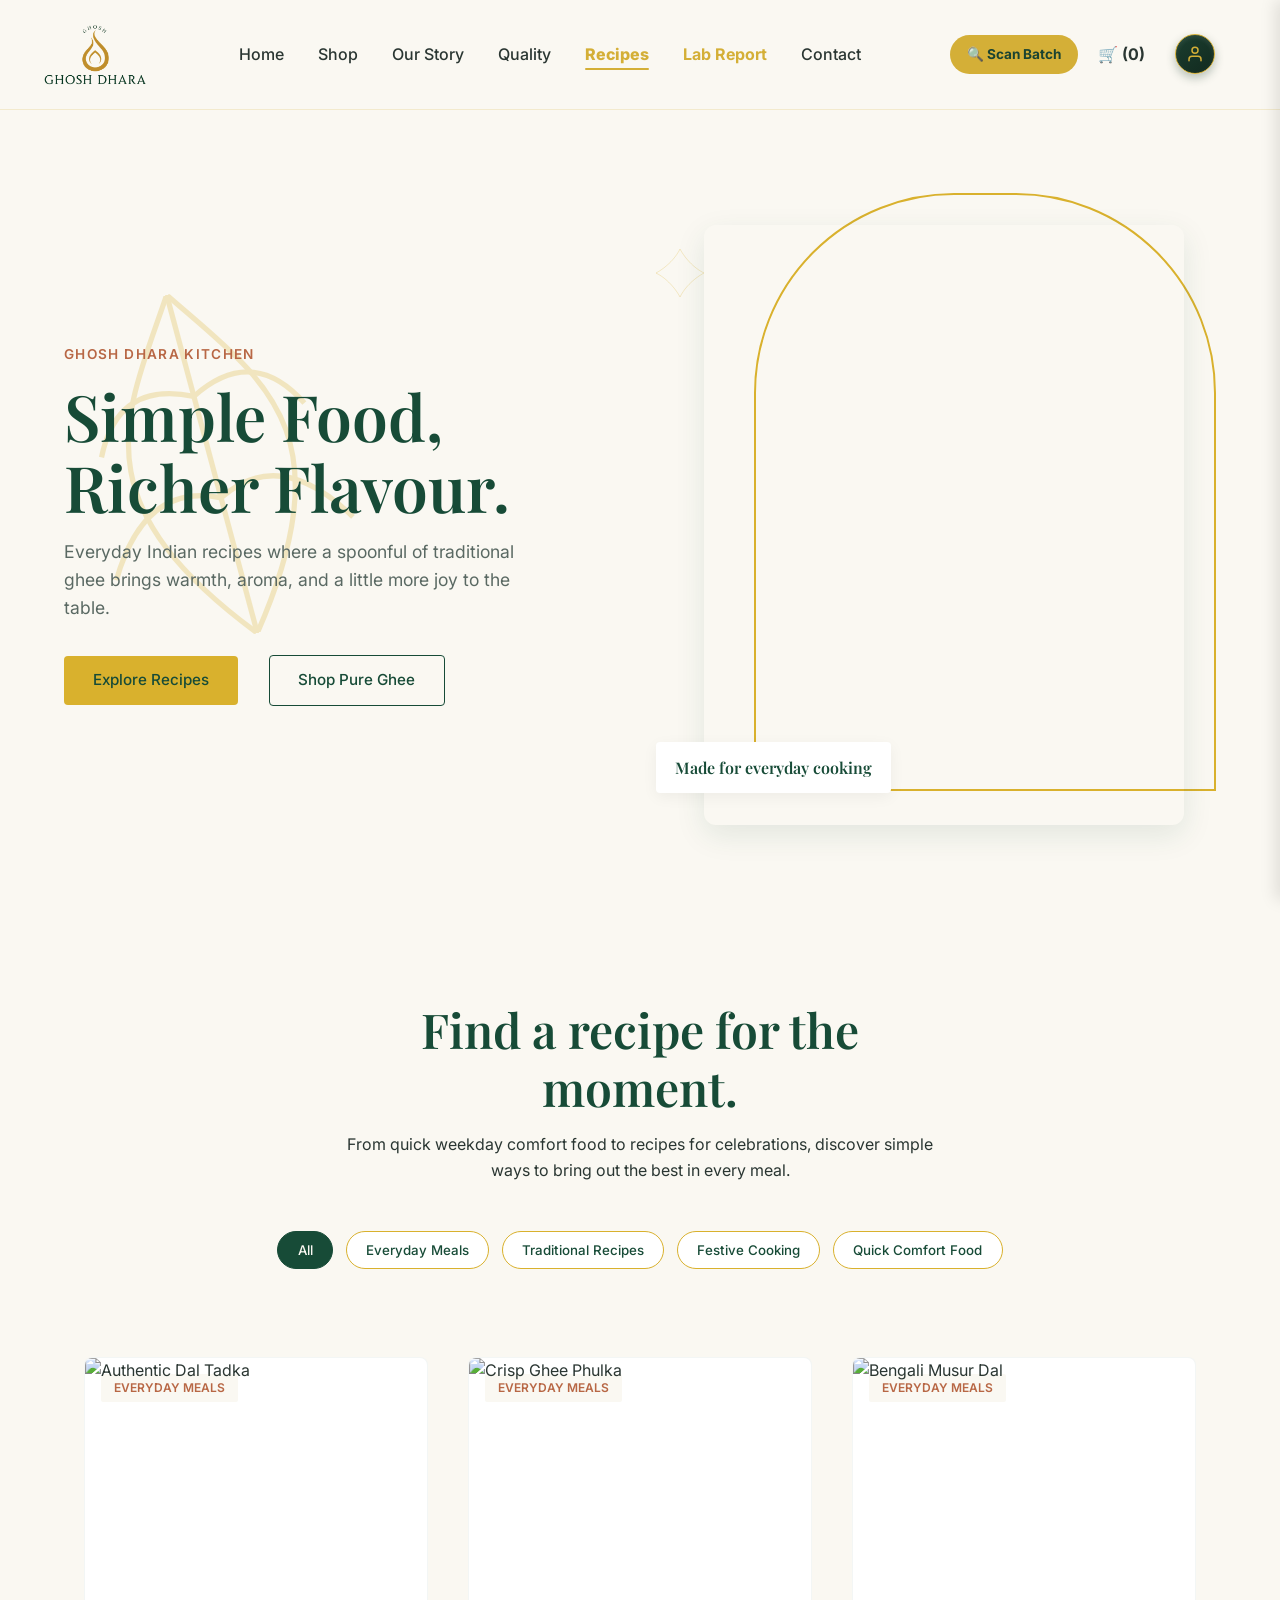
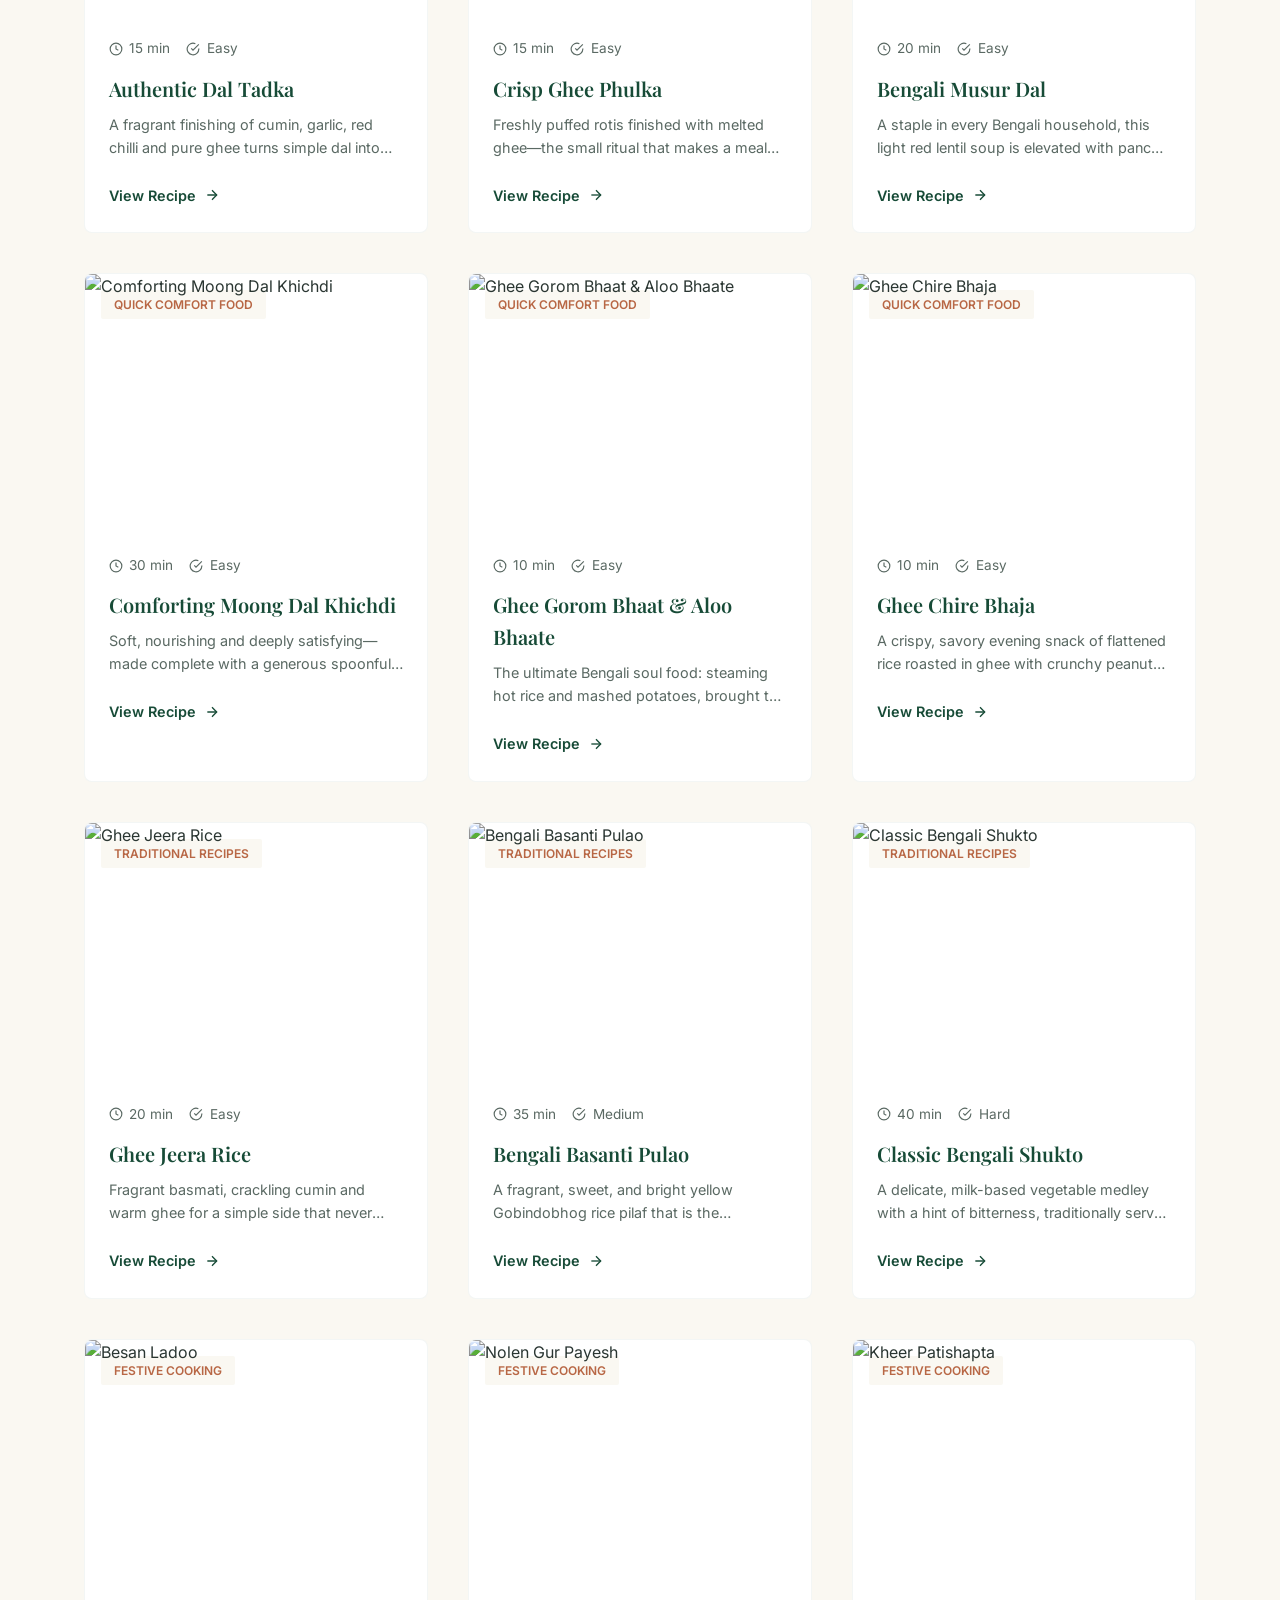
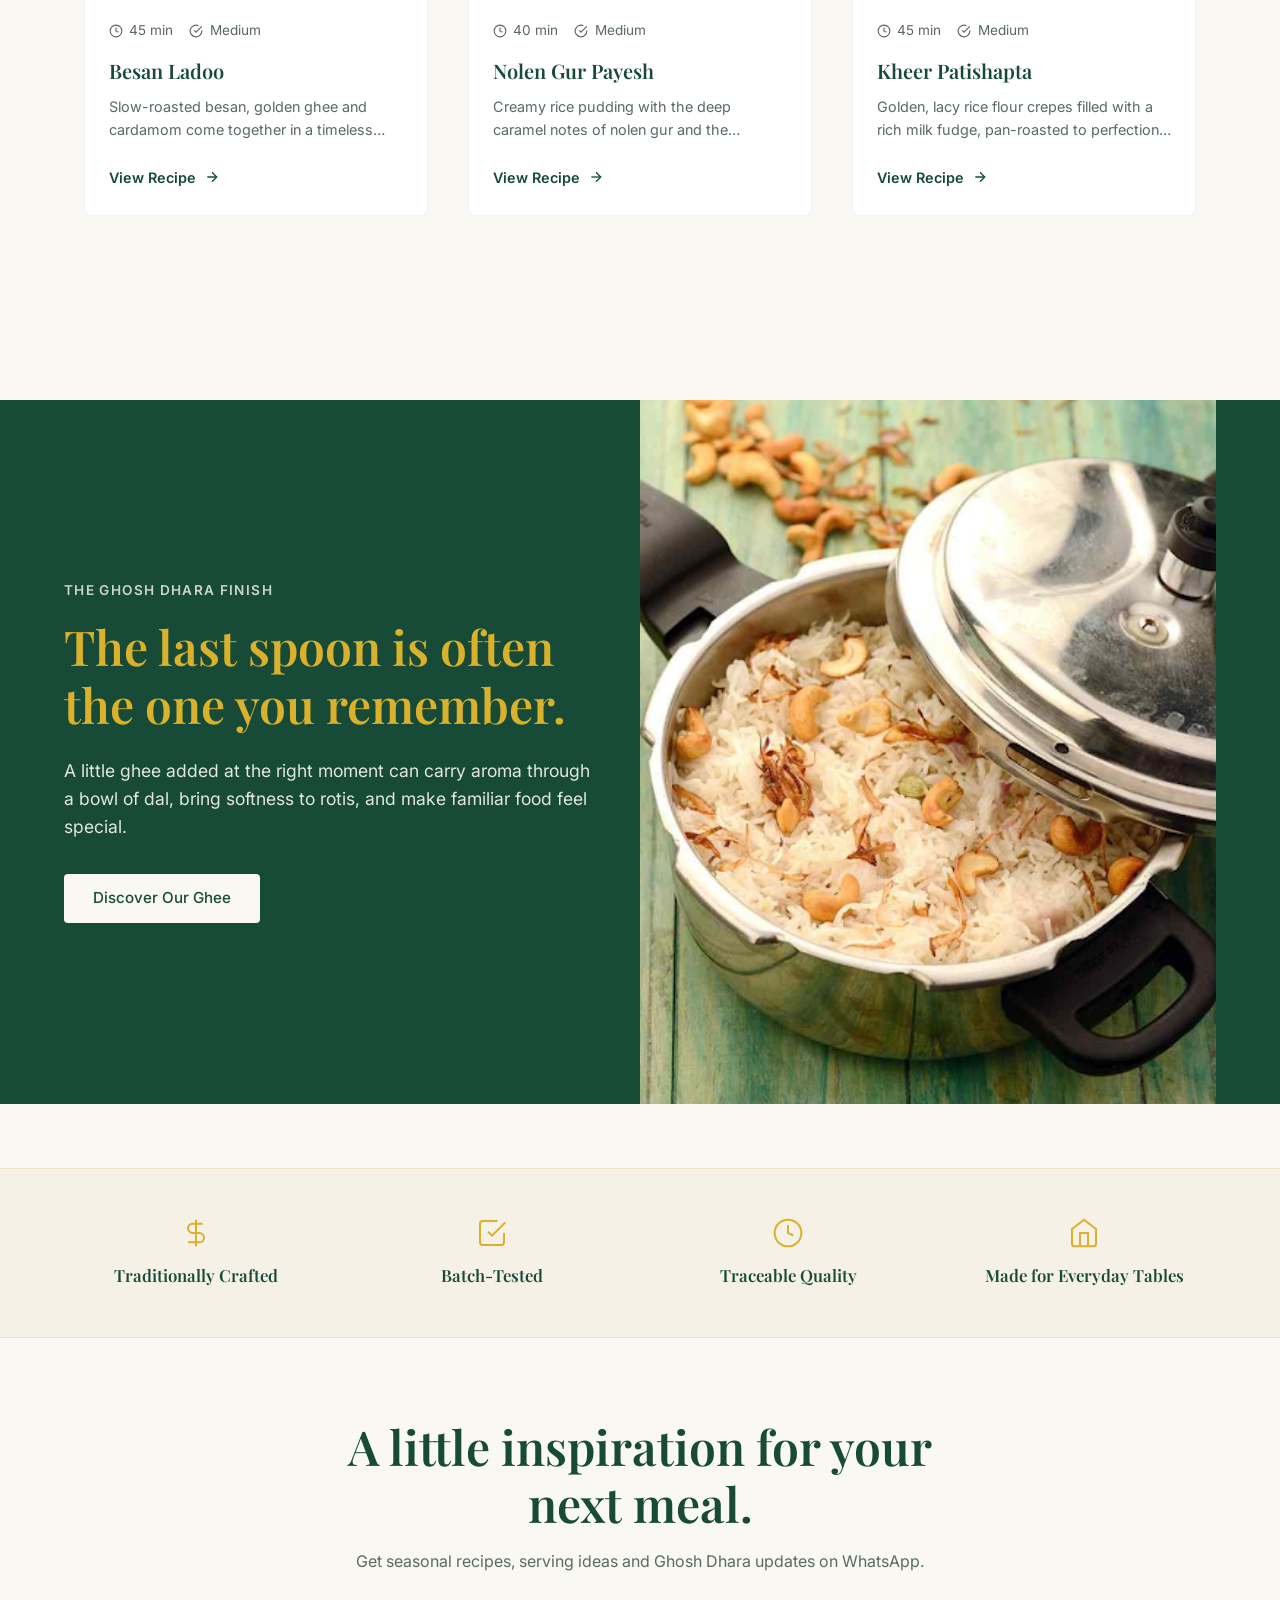
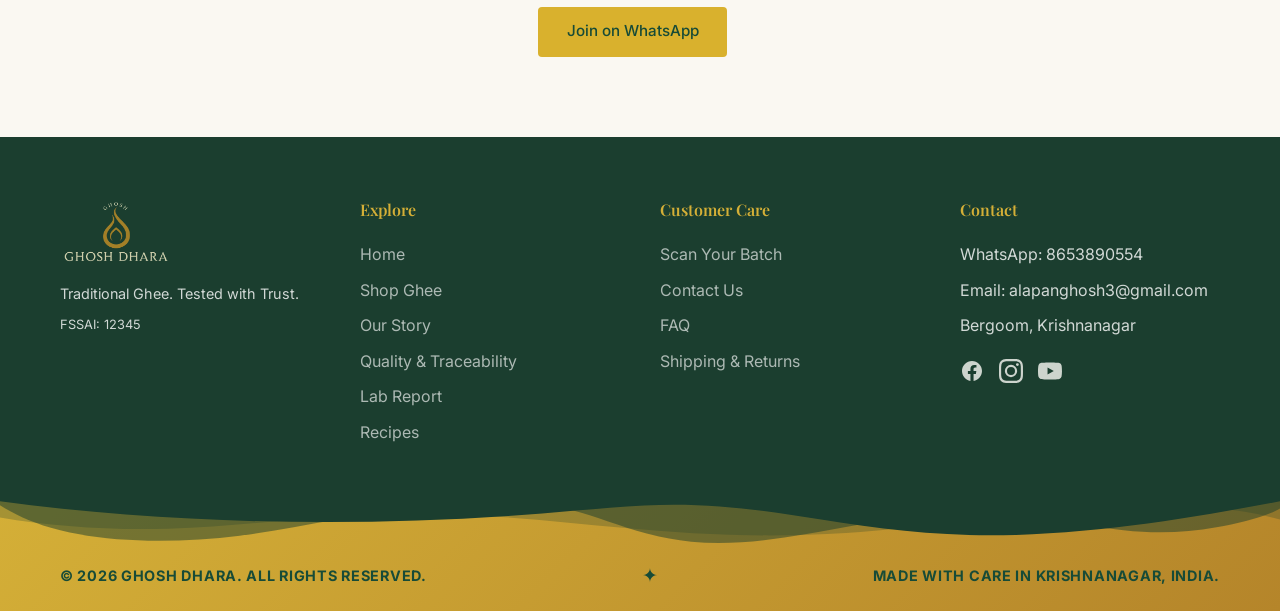
==== commit 10fba1e6: "Update recipes.html" ====
--- a/recipes.html
+++ b/recipes.html
@@ -243,68 +243,95 @@
     <!-- ========================================================= -->
     <!-- 3. FOOTER: Paste your exact <footer> from index.html here -->
     <!-- ========================================================= -->
- <footer style="background: #174B37; position: relative; z-index: 50;">
-        <div class="container footer-grid" style="padding-top: 60px; padding-bottom: 95px;">
+<!-- FOOTER -->
+    <footer style="background: #1B3E2F !important; background-color: #1B3E2F !important; opacity: 1 !important; backdrop-filter: none !important; position: relative; z-index: 50;">
+        <div class="container footer-grid">
             <div>
                 <a href="index.html">
-                    <img src="Logo.png" alt="Ghosh Dhara Logo" class="brand-logo-img-footer" style="max-width: 120px; filter: brightness(0) invert(1);">
+                    <!-- You can use the same logo, or a white/light version if your footer is dark -->
+                    <img src="Logo 3.png" alt="Ghosh Family Ghee Logo" class="brand-logo-img-footer">
                 </a>
-                <p style="color: #FAF8F2; opacity: 0.9; font-size: 0.9rem; margin-top: 15px;">Traditional Ghee. Tested with Trust.</p>
-                <p style="color: #D9B12D; font-size: 0.8rem; margin-top: 10px; font-weight: 600;">FSSAI Lic. No. [FSSAI Licence Number]</p>
-            </div>
-            
+                <p style="opacity: 0.8; font-size: 0.9rem;">Traditional Ghee. Tested with Trust.</p>
+                <p style="opacity: 0.8; font-size: 0.8rem; margin-top: 10px;">FSSAI: 12345</p>
+            </div>
             <div>
-                <h4 style="color: #D9B12D; margin-bottom: 15px; font-family: 'Playfair Display', serif;">Explore</h4>
-                <ul style="list-style: none; padding: 0; line-height: 2;">
-                    <li><a href="index.html" style="color: #FAF8F2; text-decoration: none; opacity: 0.8;">Home</a></li>
-                    <li><a href="shop.html" style="color: #FAF8F2; text-decoration: none; opacity: 0.8;">Shop</a></li>
-                    <li><a href="story.html" style="color: #FAF8F2; text-decoration: none; opacity: 0.8;">Our Story</a></li>
-                    <li><a href="traceability.html" style="color: #FAF8F2; text-decoration: none; opacity: 0.8;">Quality</a></li>
-                    <li><a href="lab-report.html" style="color: #FAF8F2; text-decoration: none; opacity: 0.8;">Lab Report</a></li>
-                    <li><a href="recipes.html" style="color: #FAF8F2; text-decoration: none; opacity: 0.8;">Recipes</a></li>
+                <h4>Explore</h4>
+                <ul>
+                    <li><a href="index.html">Home</a></li>
+                    <li><a href="shop.html">Shop Ghee</a></li>
+                    <li><a href="story.html">Our Story</a></li>
+                    <li><a href="traceability.html">Quality & Traceability</a></li>
+                    <li><a href="lab-report.html">Lab Report</a></li>
+                    <li><a href="recipes.html">Recipes</a></li>
                 </ul>
             </div>
-            
             <div>
-                <h4 style="color: #D9B12D; margin-bottom: 15px; font-family: 'Playfair Display', serif;">Customer Care</h4>
-                <ul style="list-style: none; padding: 0; line-height: 2;">
-                    <li><a href="scan.html" style="color: #FAF8F2; text-decoration: none; opacity: 0.8;">Scan Your Batch</a></li>
-                    <li><a href="contact.html" style="color: #FAF8F2; text-decoration: none; opacity: 0.8;">Contact Us</a></li>
-                    <li><a href="faq.html" style="color: #FAF8F2; text-decoration: none; opacity: 0.8;">FAQ</a></li>
-                    <li><a href="shipping-returns.html" style="color: #FAF8F2; text-decoration: none; opacity: 0.8;">Shipping & Returns</a></li>
+                <h4>Customer Care</h4>
+                <ul>
+                    <li><a href="scan.html">Scan Your Batch</a></li>
+                    <li><a href="contact.html">Contact Us</a></li>
+                    <li><a href="faq.html">FAQ</a></li>
+                    <li><a href="shipping-returns.html">Shipping & Returns</a></li>
                 </ul>
             </div>
-            
             <div>
-                <h4 style="color: #D9B12D; margin-bottom: 15px; font-family: 'Playfair Display', serif;">Contact</h4>
-                <ul style="list-style: none; padding: 0; line-height: 2; color: #FAF8F2; opacity: 0.8; font-size: 0.9rem;">
+                <h4>Contact</h4>
+                <ul>
                     <li>WhatsApp: 8653890554</li>
                     <li>Email: alapanghosh3@gmail.com</li>
-                    <li>Krishnanagar, India</li>
+                    <li>Bergoom, Krishnanagar</li>
                 </ul>
-                <div class="social-icons" style="margin-top: 15px; display: flex; gap: 15px;">
-                    <!-- Social SVGs go here -->
-                    <a href="#" style="color: #FAF8F2;"><svg width="20" height="20" viewBox="0 0 24 24" fill="currentColor"><path d="M22 12c0-5.523-4.477-10-10-10S2 6.477 2 12c0 4.991 3.657 9.128 8.438 9.878v-6.987h-2.54V12h2.54V9.797c0-2.506 1.492-3.89 3.777-3.89 1.094 0 2.238.195 2.238.195v2.46h-1.26c-1.243 0-1.63.771-1.63 1.562V12h2.773l-.443 2.89h-2.33v6.988C18.343 21.128 22 16.991 22 12z"/></svg></a>
-                    <a href="#" style="color: #FAF8F2;"><svg width="20" height="20" viewBox="0 0 24 24" fill="currentColor"><path d="M12 2.163c3.204 0 3.584.012 4.85.07 3.252.148 4.771 1.691 4.919 4.919.058 1.265.069 1.645.069 4.849 0 3.205-.012 3.584-.069 4.849-.149 3.225-1.664 4.771-4.919 4.919-1.266.058-1.644.07-4.85.07-3.204 0-3.584-.012-4.849-.07-3.26-.149-4.771-1.699-4.919-4.92-.058-1.265-.07-1.644-.07-4.849 0-3.204.013-3.583.07-4.849.149-3.227 1.664-4.771 4.919-4.919 1.266-.057 1.645-.069 4.849-.069zM12 0C8.741 0 8.333.014 7.053.072 2.695.272.273 2.69.073 7.052.014 8.333 0 8.741 0 12c0 3.259.014 3.668.072 4.948.2 4.358 2.618 6.78 6.98 6.98C8.333 23.986 8.741 24 12 24c3.259 0 3.668-.014 4.948-.072 4.354-.2 6.782-2.618 6.979-6.98.059-1.28.073-1.689.073-4.948 0-3.259-.014-3.667-.072-4.947-.196-4.354-2.617-6.78-6.979-6.98C15.668.014 15.259 0 12 0zm0 5.838a6.162 6.162 0 100 12.324 6.162 6.162 0 000-12.324zM12 16a4 4 0 110-8 4 4 0 010 8zm6.406-11.845a1.44 1.44 0 100 2.881 1.44 1.44 0 000-2.881z"/></svg></a>
-                </div>
-            </div>
-        </div>
-
-        <!-- Layered Liquid Wave Base -->
-        <div class="premium-footer-bottom">
-            <div class="footer-shape-divider">
-                <svg xmlns="http://www.w3.org/2000/svg" viewBox="0 0 1200 120" preserveAspectRatio="none">
-                    <path d="M0,0 V46.29c47.79,22.2,103.59,32.17,158,28,70.36-5.37,136.33-33.31,206.8-37.5C438.64,32.43,512.34,53.67,583,72.05c69.27,18,138.3,24.88,209.4,13.08,36.15-6,69.85-17.84,104.45-29.34C989.49,25,1113-14.29,1200,52.47V0Z" opacity=".25" fill="#174B37"></path>
-                    <path d="M0,0 V15.81C13,36.92,27.64,56.86,47.69,72.05,99.41,111.27,165,111,224.58,91.58c31.15-10.15,60.09-26.07,89.67-39.8,40.92-19,84.73-46,130.83-49.67,36.26-2.85,70.9,9.42,98.6,31.56,31.77,25.39,62.32,62,103.63,73,40.44,10.79,81.35-6.69,119.13-24.28s75.16-39,116.92-43.05c59.73-5.85,113.28,22.88,168.9,38.84,30.2,8.66,59,6.17,87.09-7.5,22.43-10.89,48-26.93,60.65-49.24V0Z" opacity=".5" fill="#174B37"></path>
-                    <path d="M0,0 V5.63C149.93,59,314.09,71.32,475.83,42.57c43-7.64,84.23-20.12,127.61-26.46,59-8.63,112.48,12.24,165.56,35.4C827.93,77.22,886,95.24,951.2,90c86.53-7,172.46-45.71,248.8-84.81V0Z" fill="#174B37"></path>
-                </svg>
-            </div>
-            <div class="container footer-bottom-inner">
-                <div class="copyright-text">&copy; 2026 Ghosh Dhara. All Rights Reserved.</div>
-                <div class="footer-decorative-icon">✦</div>
-                <div class="made-with-care">Made with care in Krishnanagar, India.</div>
-            </div>
-        </div>
+                <!-- Social Media Icons -->
+                <div class="social-icons">
+                    <!-- Facebook -->
+                    <a href="#" aria-label="Facebook">
+                        <svg viewBox="0 0 24 24"><path d="M22 12c0-5.523-4.477-10-10-10S2 6.477 2 12c0 4.991 3.657 9.128 8.438 9.878v-6.987h-2.54V12h2.54V9.797c0-2.506 1.492-3.89 3.777-3.89 1.094 0 2.238.195 2.238.195v2.46h-1.26c-1.243 0-1.63.771-1.63 1.562V12h2.773l-.443 2.89h-2.33v6.988C18.343 21.128 22 16.991 22 12z"/></svg>
+                    </a>
+                    <!-- Instagram -->
+                    <a href="#" aria-label="Instagram">
+                        <svg viewBox="0 0 24 24"><path d="M12 2.163c3.204 0 3.584.012 4.85.07 3.252.148 4.771 1.691 4.919 4.919.058 1.265.069 1.645.069 4.849 0 3.205-.012 3.584-.069 4.849-.149 3.225-1.664 4.771-4.919 4.919-1.266.058-1.644.07-4.85.07-3.204 0-3.584-.012-4.849-.07-3.26-.149-4.771-1.699-4.919-4.92-.058-1.265-.07-1.644-.07-4.849 0-3.204.013-3.583.07-4.849.149-3.227 1.664-4.771 4.919-4.919 1.266-.057 1.645-.069 4.849-.069zM12 0C8.741 0 8.333.014 7.053.072 2.695.272.273 2.69.073 7.052.014 8.333 0 8.741 0 12c0 3.259.014 3.668.072 4.948.2 4.358 2.618 6.78 6.98 6.98C8.333 23.986 8.741 24 12 24c3.259 0 3.668-.014 4.948-.072 4.354-.2 6.782-2.618 6.979-6.98.059-1.28.073-1.689.073-4.948 0-3.259-.014-3.667-.072-4.947-.196-4.354-2.617-6.78-6.979-6.98C15.668.014 15.259 0 12 0zm0 5.838a6.162 6.162 0 100 12.324 6.162 6.162 0 000-12.324zM12 16a4 4 0 110-8 4 4 0 010 8zm6.406-11.845a1.44 1.44 0 100 2.881 1.44 1.44 0 000-2.881z"/></svg>
+                    </a>
+                    <!-- YouTube -->
+                    <a href="#" aria-label="YouTube">
+                        <svg viewBox="0 0 24 24"><path d="M23.498 6.186a3.016 3.016 0 0 0-2.122-2.136C19.505 3.5 12 3.5 12 3.5s-7.505 0-9.377.55a3.016 3.016 0 0 0-2.122 2.136C0 8.07 0 12 0 12s0 3.93.501 5.814a3.016 3.016 0 0 0 2.122 2.136c1.872.55 9.377.55 9.377.55s7.505 0 9.377-.55a3.016 3.016 0 0 0 2.122-2.136C24 15.93 24 12 24 12s0-3.93-.502-5.814zM9.545 15.568V8.432L15.818 12l-6.273 3.568z"/></svg>
+                    </a>
+                </div>
+            </div>
+        </div>
+
+        <!-- ========================================================= -->
+    <!-- PREMIUM COPYRIGHT SECTION (Flowing Liquid Shape Divider)  -->
+<!-- ========================================================= -->
+    <!-- PREMIUM COPYRIGHT SECTION (Layered Liquid Pour Edition)   -->
+    <!-- ========================================================= -->
+    <div class="premium-footer-bottom">
+        
+        <!-- The Multi-Layered Flowing Divider -->
+        <div class="footer-shape-divider">
+            <svg xmlns="http://www.w3.org/2000/svg" viewBox="0 0 1200 120" preserveAspectRatio="none">
+                <!-- Layer 1 (Lightest) -->
+                <path d="M0,0 V46.29c47.79,22.2,103.59,32.17,158,28,70.36-5.37,136.33-33.31,206.8-37.5C438.64,32.43,512.34,53.67,583,72.05c69.27,18,138.3,24.88,209.4,13.08,36.15-6,69.85-17.84,104.45-29.34C989.49,25,1113-14.29,1200,52.47V0Z" opacity=".25" fill="#1B3E2F"></path>
+                <!-- Layer 2 (Medium) -->
+                <path d="M0,0 V15.81C13,36.92,27.64,56.86,47.69,72.05,99.41,111.27,165,111,224.58,91.58c31.15-10.15,60.09-26.07,89.67-39.8,40.92-19,84.73-46,130.83-49.67,36.26-2.85,70.9,9.42,98.6,31.56,31.77,25.39,62.32,62,103.63,73,40.44,10.79,81.35-6.69,119.13-24.28s75.16-39,116.92-43.05c59.73-5.85,113.28,22.88,168.9,38.84,30.2,8.66,59,6.17,87.09-7.5,22.43-10.89,48-26.93,60.65-49.24V0Z" opacity=".5" fill="#1B3E2F"></path>
+                <!-- Layer 3 (Solid Base) -->
+                <path d="M0,0 V5.63C149.93,59,314.09,71.32,475.83,42.57c43-7.64,84.23-20.12,127.61-26.46,59-8.63,112.48,12.24,165.56,35.4C827.93,77.22,886,95.24,951.2,90c86.53-7,172.46-45.71,248.8-84.81V0Z" fill="#1B3E2F"></path>
+            </svg>
+        </div>
+
+        <div class="container footer-bottom-inner">
+            <div class="copyright-text">
+                &copy; 2026 Ghosh Dhara. All Rights Reserved.
+            </div>
+            <div class="footer-decorative-icon">
+                ✦
+            </div>
+            <div class="made-with-care">
+                Made with care in Krishnanagar, India.
+            </div>
+        </div>
+    </div>
+
+
     </footer>
 
 
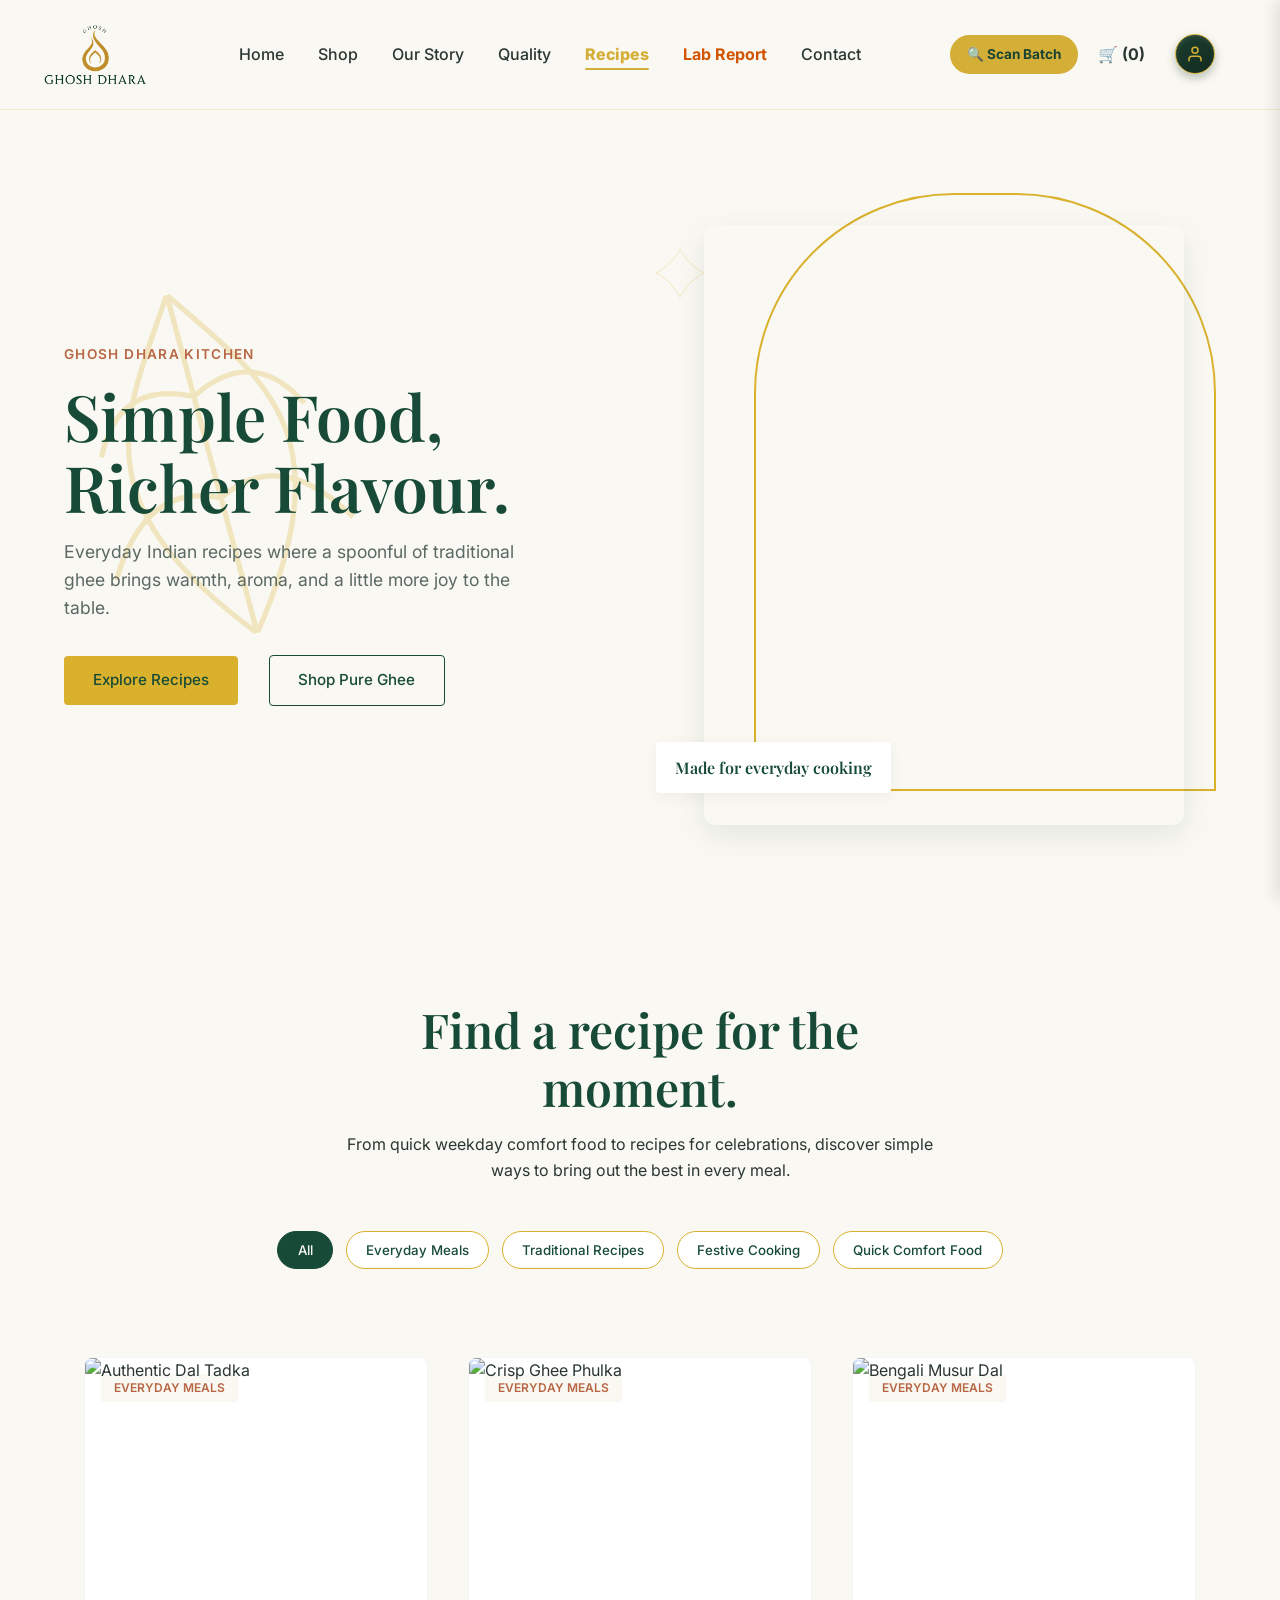
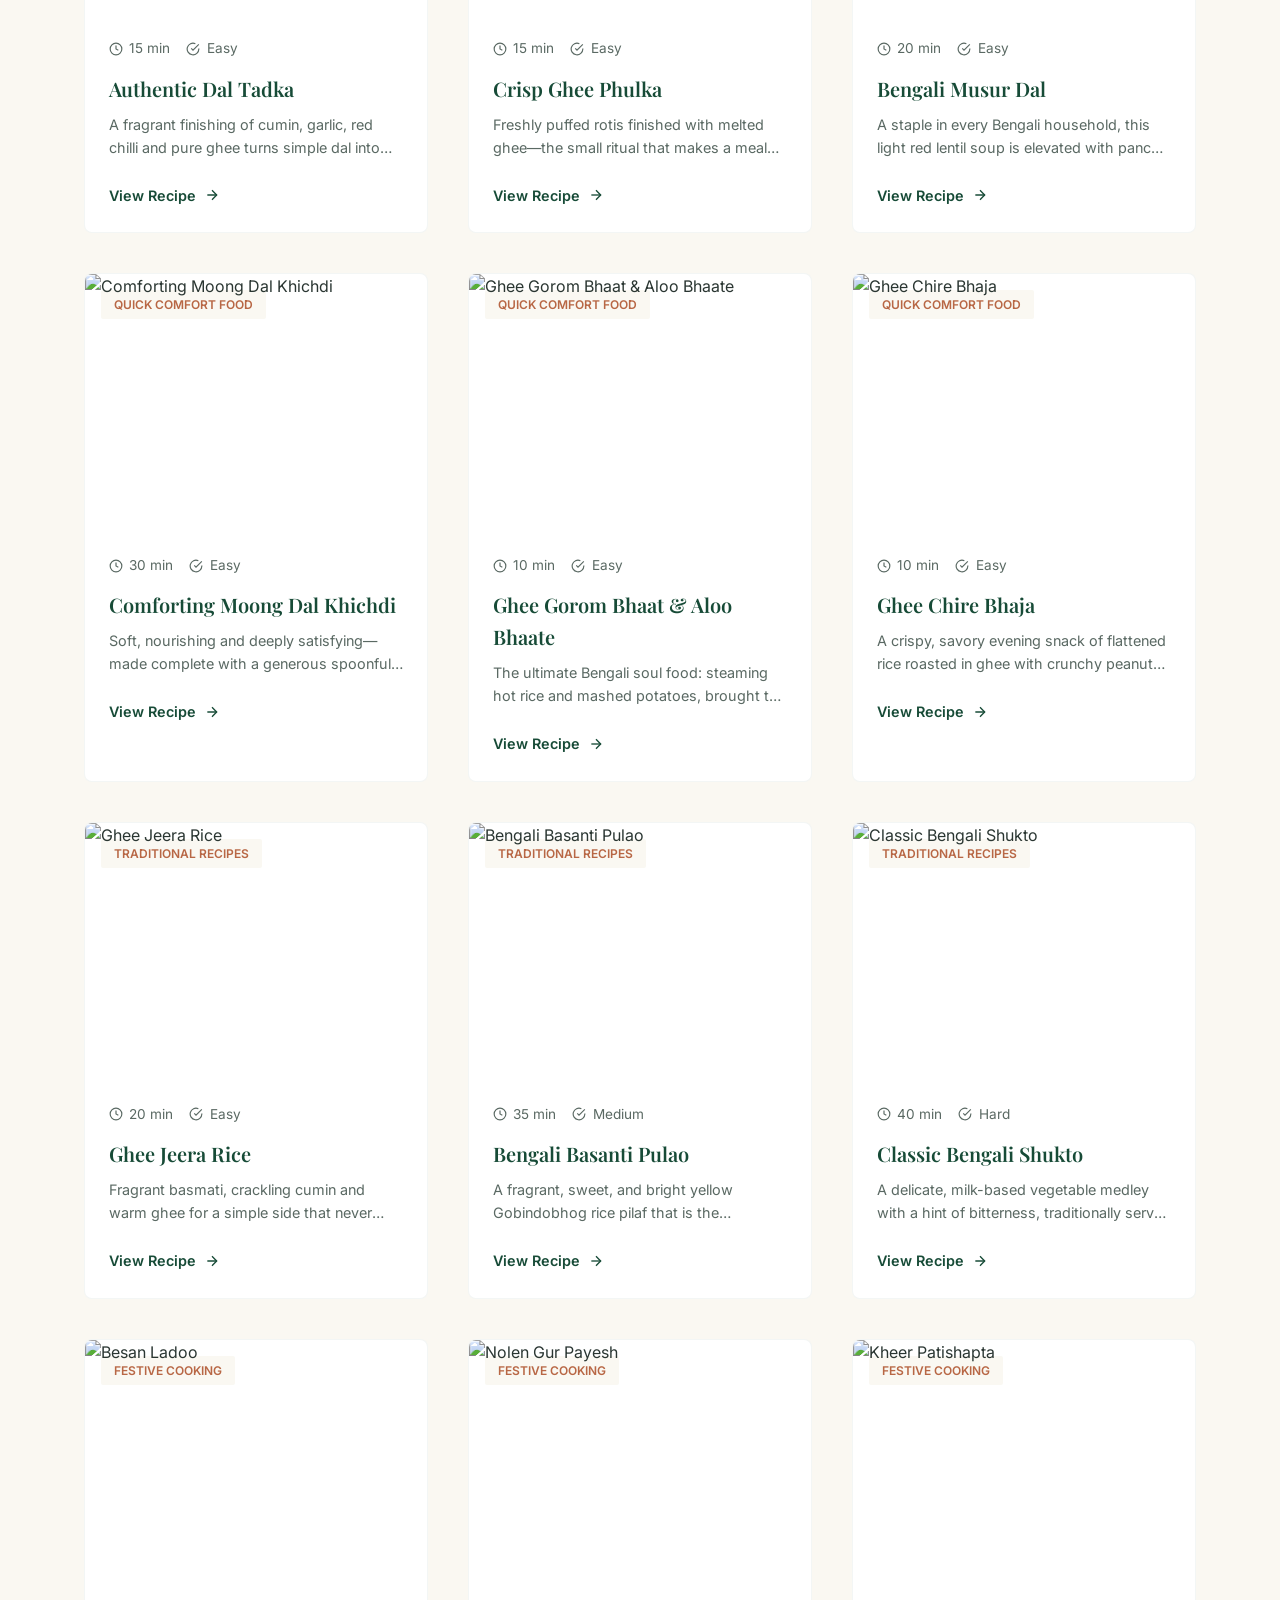
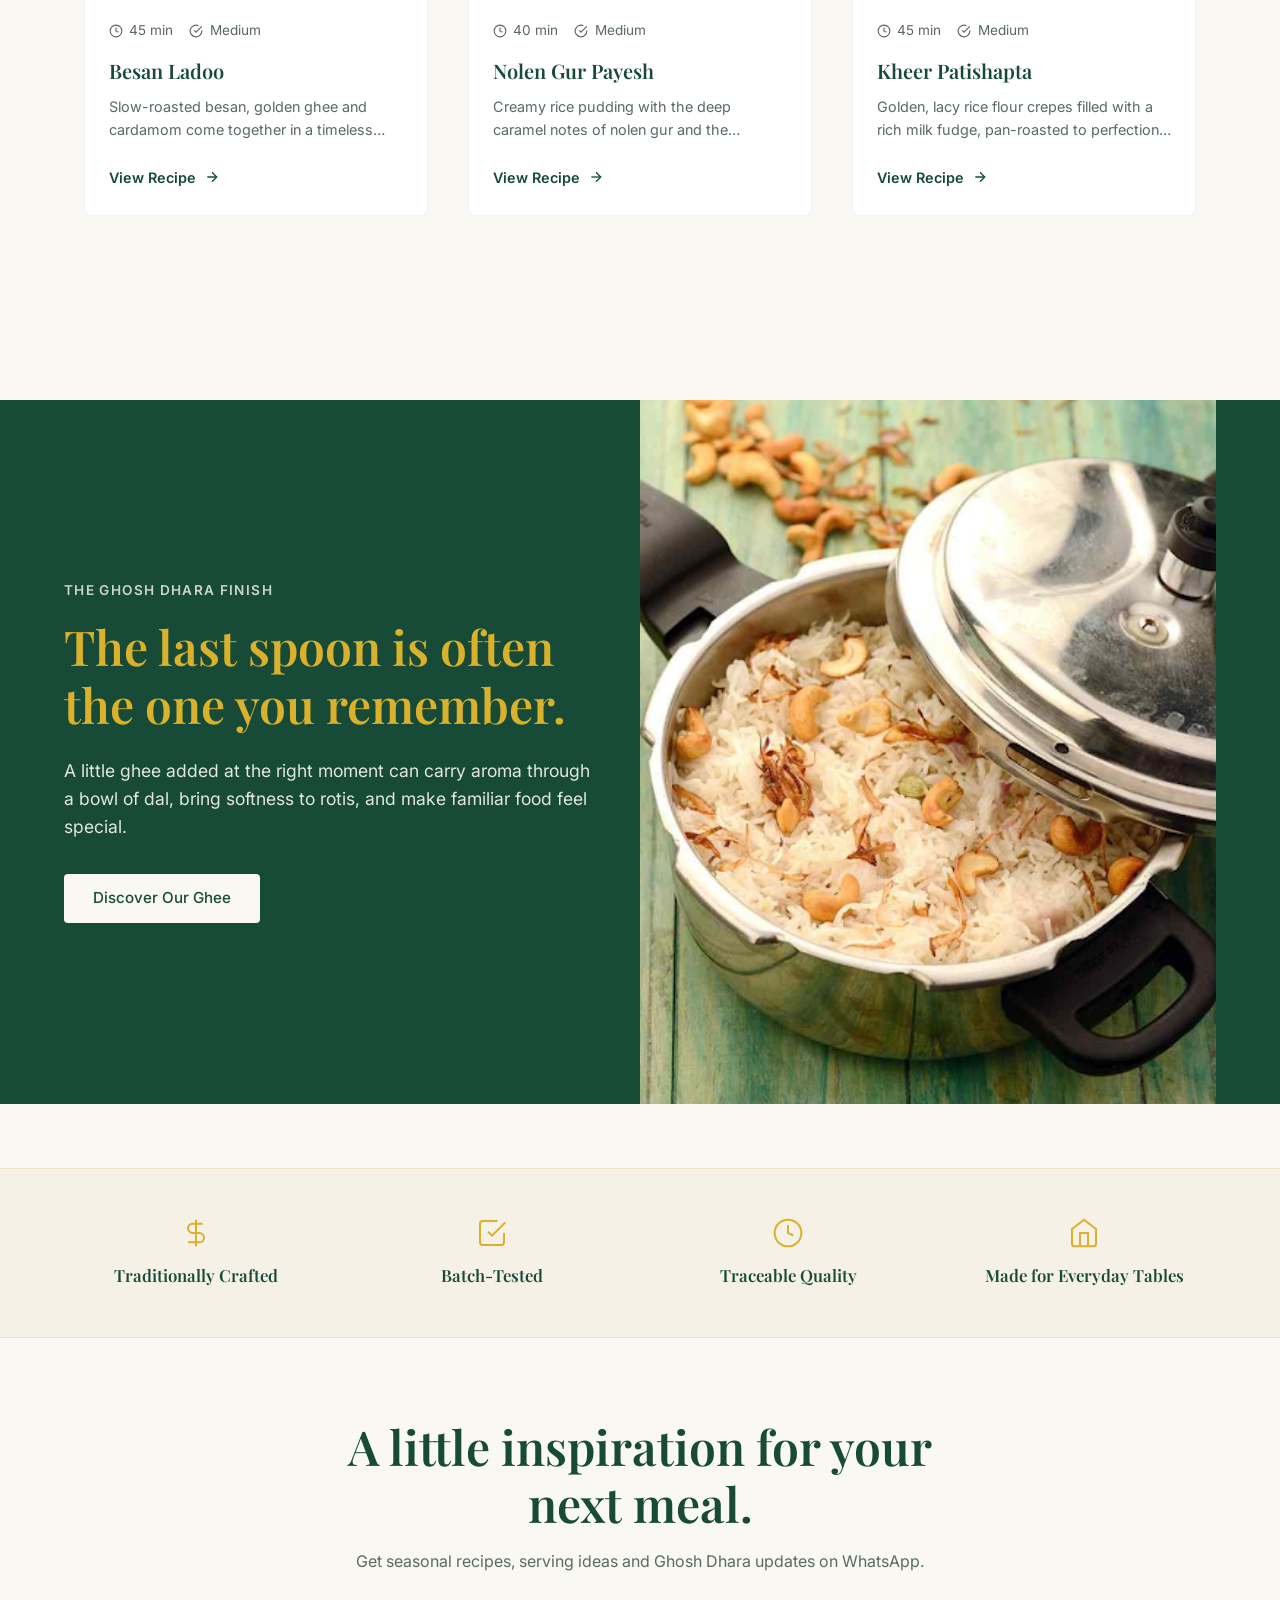
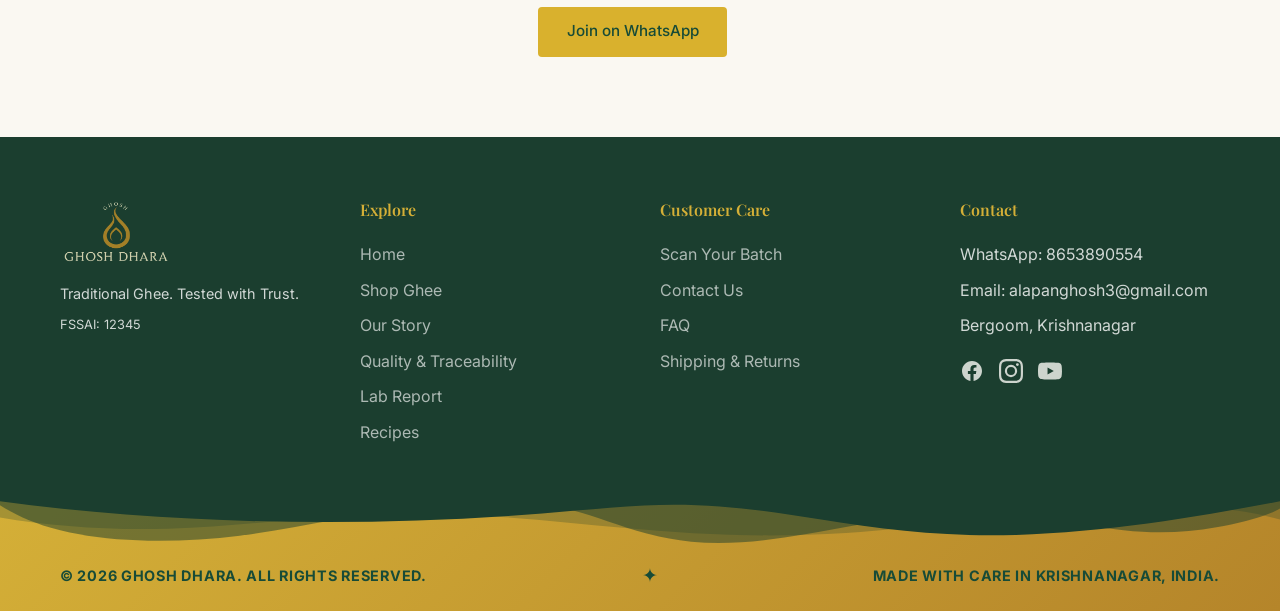
==== commit 496e1a5e: "Update recipes.html" ====
--- a/recipes.html
+++ b/recipes.html
@@ -72,7 +72,7 @@
             <a href="story.html">Our Story</a>
             <a href="traceability.html">Quality</a>
             <a href="recipes.html">Recipes</a>
-            <a href="lab-report.html" style="color: #D4AF37; font-weight: 700;">Lab Report</a>
+            <a href="lab-report.html" style="color: #D35400; font-weight: 700;">Lab Report</a>
             <a href="contact.html">Contact</a>
         </nav>
         
